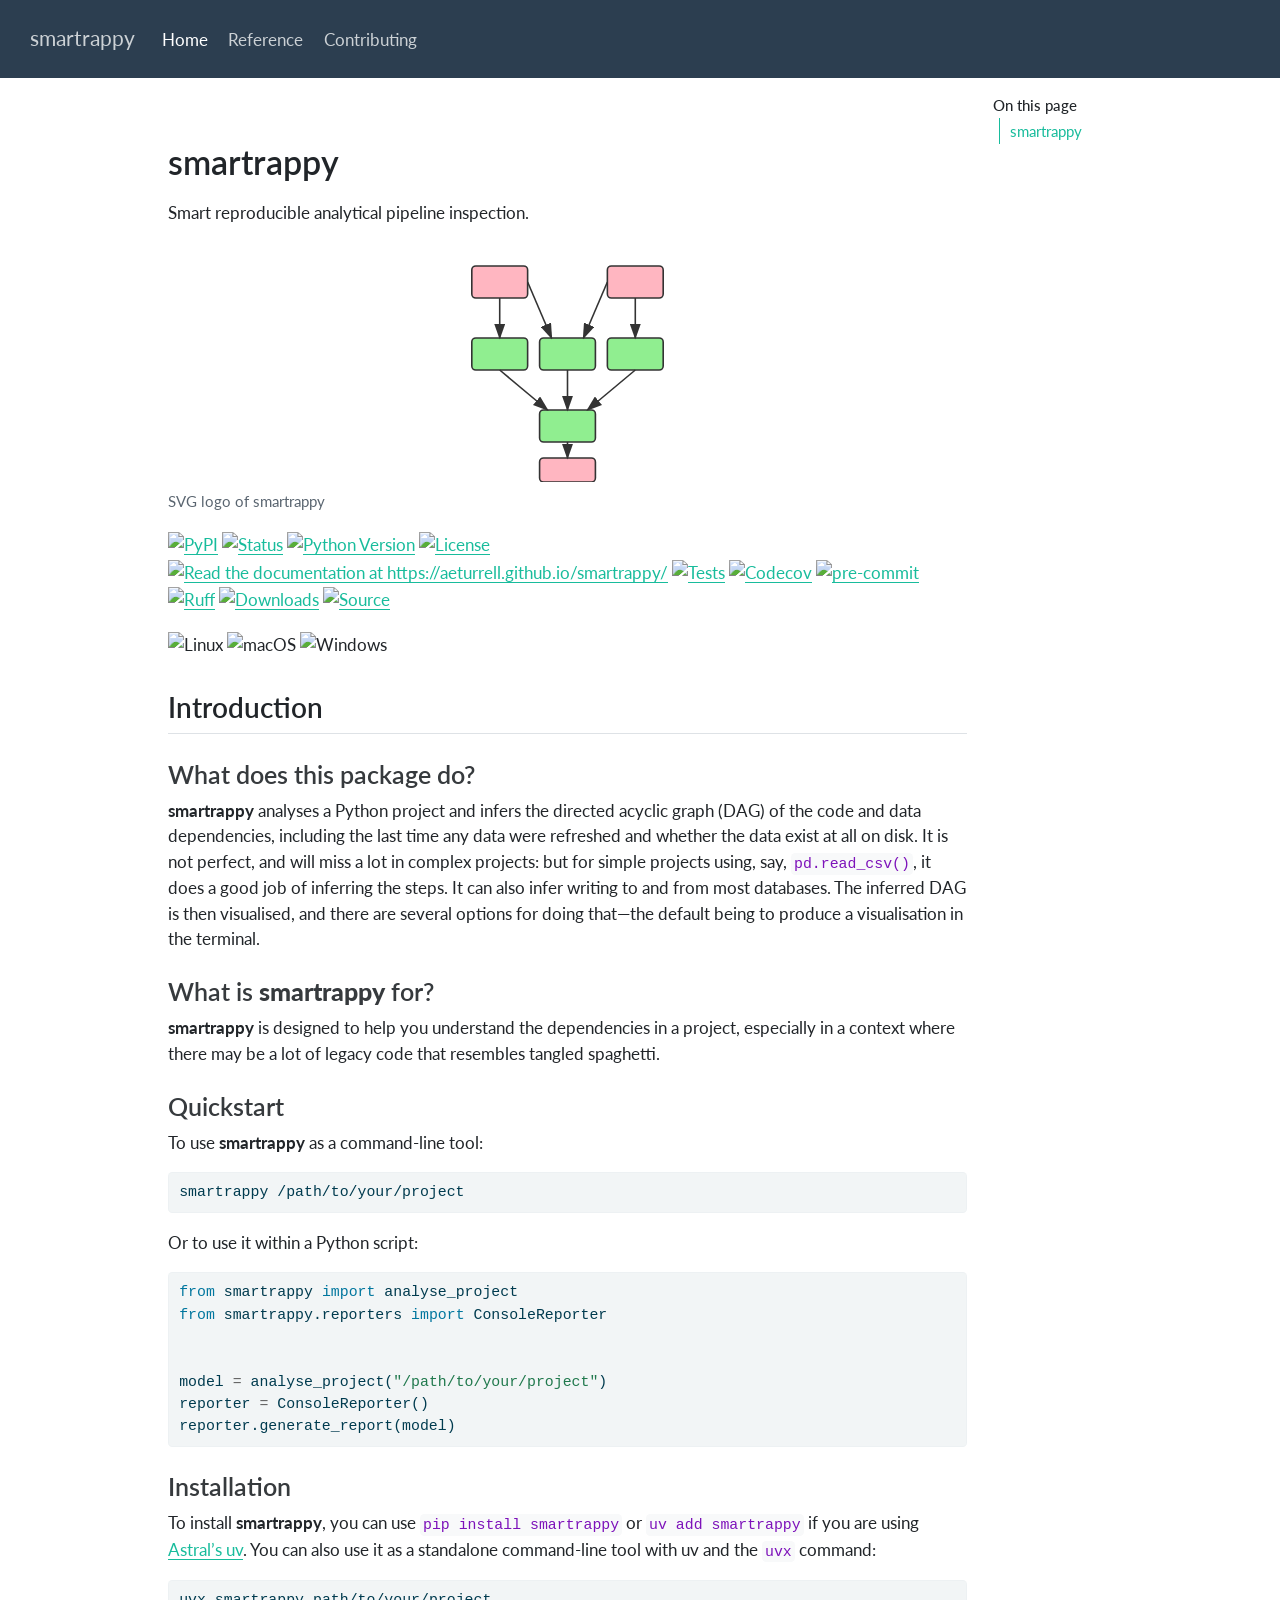
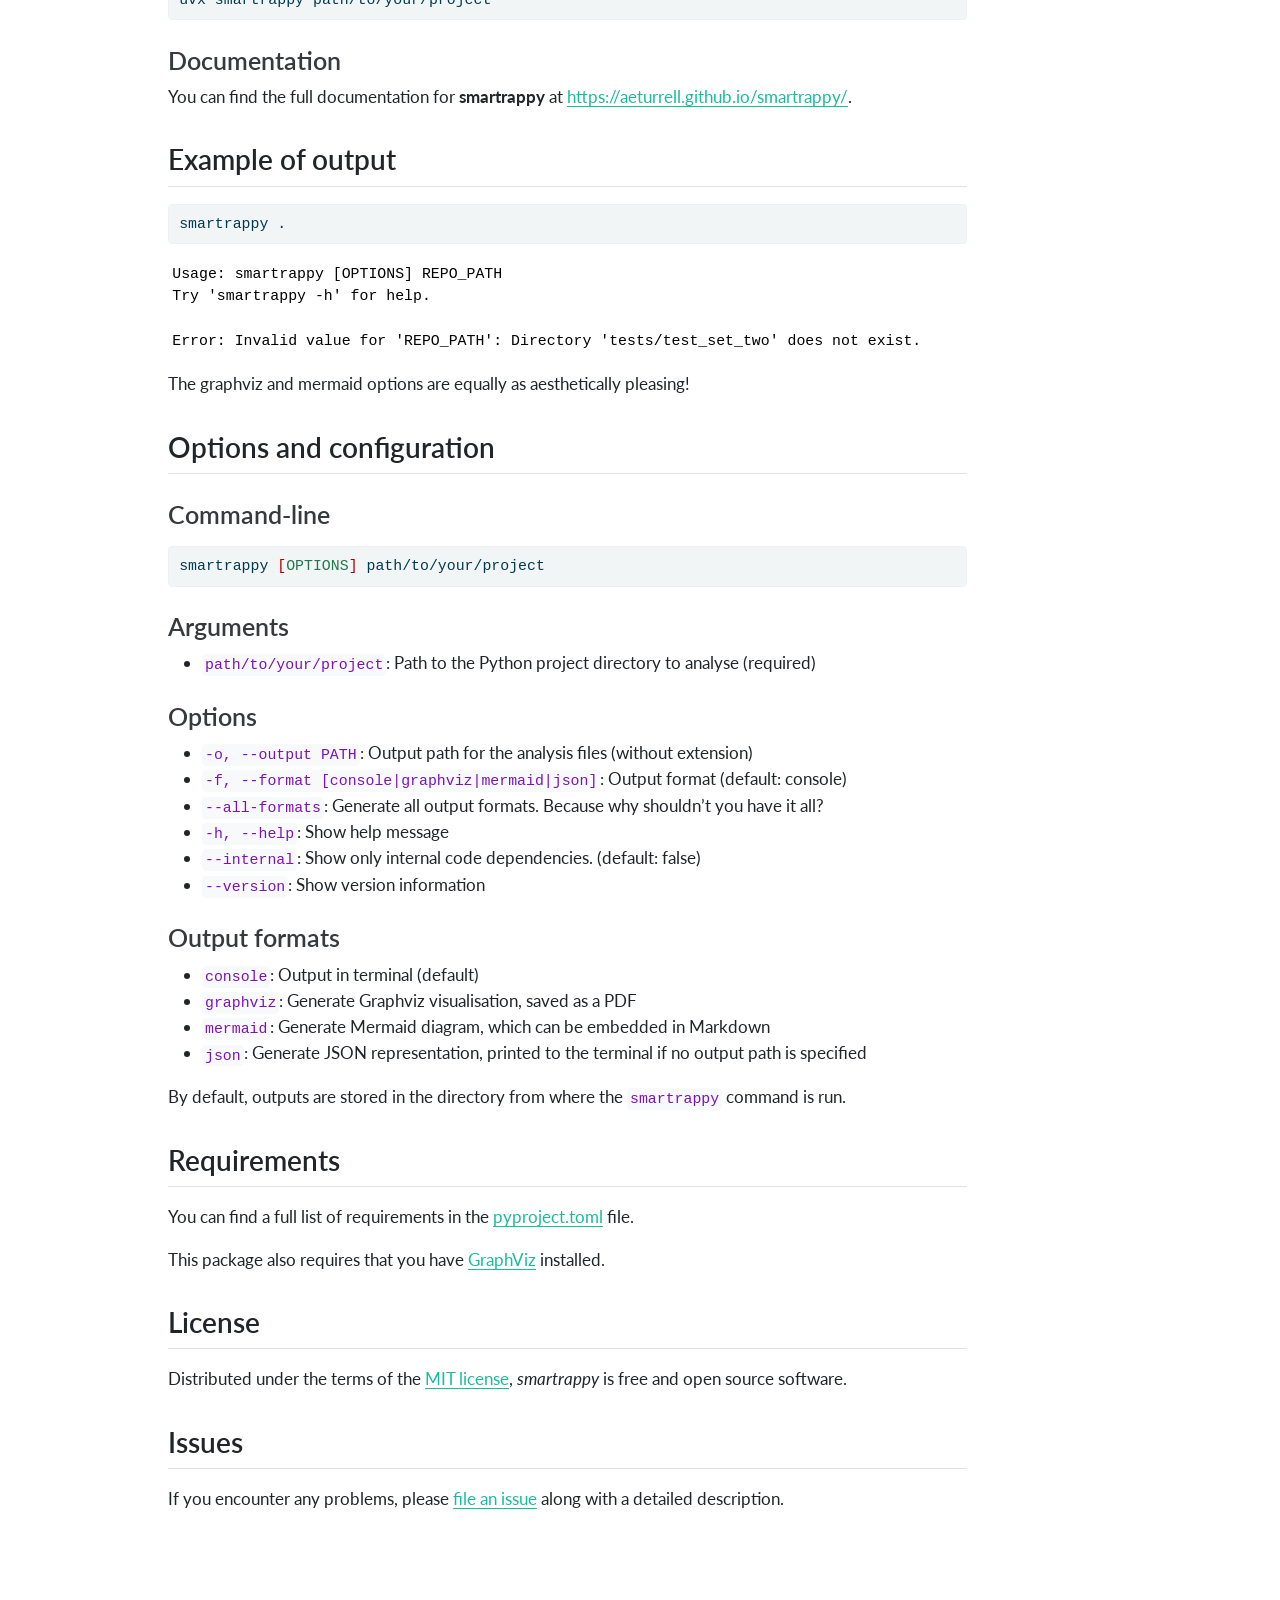
==== index.html @ aa0d48f3 "Built site for gh-pages" ====
<!DOCTYPE html>
<html xmlns="http://www.w3.org/1999/xhtml" lang="en" xml:lang="en"><head>

<meta charset="utf-8">
<meta name="generator" content="quarto-1.6.39">

<meta name="viewport" content="width=device-width, initial-scale=1.0, user-scalable=yes">


<title>smartrappy</title>
<style>
code{white-space: pre-wrap;}
span.smallcaps{font-variant: small-caps;}
div.columns{display: flex; gap: min(4vw, 1.5em);}
div.column{flex: auto; overflow-x: auto;}
div.hanging-indent{margin-left: 1.5em; text-indent: -1.5em;}
ul.task-list{list-style: none;}
ul.task-list li input[type="checkbox"] {
  width: 0.8em;
  margin: 0 0.8em 0.2em -1em; /* quarto-specific, see https://github.com/quarto-dev/quarto-cli/issues/4556 */ 
  vertical-align: middle;
}
/* CSS for syntax highlighting */
pre > code.sourceCode { white-space: pre; position: relative; }
pre > code.sourceCode > span { line-height: 1.25; }
pre > code.sourceCode > span:empty { height: 1.2em; }
.sourceCode { overflow: visible; }
code.sourceCode > span { color: inherit; text-decoration: inherit; }
div.sourceCode { margin: 1em 0; }
pre.sourceCode { margin: 0; }
@media screen {
div.sourceCode { overflow: auto; }
}
@media print {
pre > code.sourceCode { white-space: pre-wrap; }
pre > code.sourceCode > span { display: inline-block; text-indent: -5em; padding-left: 5em; }
}
pre.numberSource code
  { counter-reset: source-line 0; }
pre.numberSource code > span
  { position: relative; left: -4em; counter-increment: source-line; }
pre.numberSource code > span > a:first-child::before
  { content: counter(source-line);
    position: relative; left: -1em; text-align: right; vertical-align: baseline;
    border: none; display: inline-block;
    -webkit-touch-callout: none; -webkit-user-select: none;
    -khtml-user-select: none; -moz-user-select: none;
    -ms-user-select: none; user-select: none;
    padding: 0 4px; width: 4em;
  }
pre.numberSource { margin-left: 3em;  padding-left: 4px; }
div.sourceCode
  {   }
@media screen {
pre > code.sourceCode > span > a:first-child::before { text-decoration: underline; }
}
</style>


<script src="site_libs/quarto-nav/quarto-nav.js"></script>
<script src="site_libs/quarto-nav/headroom.min.js"></script>
<script src="site_libs/clipboard/clipboard.min.js"></script>
<script src="site_libs/quarto-search/autocomplete.umd.js"></script>
<script src="site_libs/quarto-search/fuse.min.js"></script>
<script src="site_libs/quarto-search/quarto-search.js"></script>
<meta name="quarto:offset" content="./">
<link href="./favicon.ico" rel="icon">
<script src="site_libs/quarto-html/quarto.js"></script>
<script src="site_libs/quarto-html/popper.min.js"></script>
<script src="site_libs/quarto-html/tippy.umd.min.js"></script>
<script src="site_libs/quarto-html/anchor.min.js"></script>
<link href="site_libs/quarto-html/tippy.css" rel="stylesheet">
<link href="site_libs/quarto-html/quarto-syntax-highlighting-e26003cea8cd680ca0c55a263523d882.css" rel="stylesheet" id="quarto-text-highlighting-styles">
<script src="site_libs/bootstrap/bootstrap.min.js"></script>
<link href="site_libs/bootstrap/bootstrap-icons.css" rel="stylesheet">
<link href="site_libs/bootstrap/bootstrap-d75320580429fd03ccc14abf5aea7e44.min.css" rel="stylesheet" append-hash="true" id="quarto-bootstrap" data-mode="light">
<script id="quarto-search-options" type="application/json">{
  "location": "navbar",
  "copy-button": false,
  "collapse-after": 3,
  "panel-placement": "end",
  "type": "overlay",
  "limit": 50,
  "keyboard-shortcut": [
    "f",
    "/",
    "s"
  ],
  "show-item-context": false,
  "language": {
    "search-no-results-text": "No results",
    "search-matching-documents-text": "matching documents",
    "search-copy-link-title": "Copy link to search",
    "search-hide-matches-text": "Hide additional matches",
    "search-more-match-text": "more match in this document",
    "search-more-matches-text": "more matches in this document",
    "search-clear-button-title": "Clear",
    "search-text-placeholder": "",
    "search-detached-cancel-button-title": "Cancel",
    "search-submit-button-title": "Submit",
    "search-label": "Search"
  }
}</script>


<link rel="stylesheet" href="styles.css">
<meta name="twitter:title" content="smartrappy">
<meta name="twitter:description" content="">
<meta name="twitter:image" content="logo.svg">
<meta name="twitter:card" content="summary_large_image">
</head>

<body class="nav-fixed">

<div id="quarto-search-results"></div>
  <header id="quarto-header" class="headroom fixed-top">
    <nav class="navbar navbar-expand-lg " data-bs-theme="dark">
      <div class="navbar-container container-fluid">
      <div class="navbar-brand-container mx-auto">
    <a class="navbar-brand" href="./index.html">
    <span class="navbar-title">smartrappy</span>
    </a>
  </div>
            <div id="quarto-search" class="" title="Search"></div>
          <button class="navbar-toggler" type="button" data-bs-toggle="collapse" data-bs-target="#navbarCollapse" aria-controls="navbarCollapse" role="menu" aria-expanded="false" aria-label="Toggle navigation" onclick="if (window.quartoToggleHeadroom) { window.quartoToggleHeadroom(); }">
  <span class="navbar-toggler-icon"></span>
</button>
          <div class="collapse navbar-collapse" id="navbarCollapse">
            <ul class="navbar-nav navbar-nav-scroll me-auto">
  <li class="nav-item">
    <a class="nav-link active" href="./index.html" aria-current="page"> 
<span class="menu-text">Home</span></a>
  </li>  
  <li class="nav-item">
    <a class="nav-link" href="./reference/index.html"> 
<span class="menu-text">Reference</span></a>
  </li>  
  <li class="nav-item">
    <a class="nav-link" href="./contributing.html"> 
<span class="menu-text">Contributing</span></a>
  </li>  
</ul>
          </div> <!-- /navcollapse -->
            <div class="quarto-navbar-tools">
</div>
      </div> <!-- /container-fluid -->
    </nav>
</header>
<!-- content -->
<div id="quarto-content" class="quarto-container page-columns page-rows-contents page-layout-article page-navbar">
<!-- sidebar -->
<!-- margin-sidebar -->
    <div id="quarto-margin-sidebar" class="sidebar margin-sidebar">
        <nav id="TOC" role="doc-toc" class="toc-active">
    <h2 id="toc-title">On this page</h2>
   
  <ul>
  <li><a href="#smartrappy" id="toc-smartrappy" class="nav-link active" data-scroll-target="#smartrappy">smartrappy</a>
  <ul class="collapse">
  <li><a href="#introduction" id="toc-introduction" class="nav-link" data-scroll-target="#introduction">Introduction</a>
  <ul class="collapse">
  <li><a href="#what-does-this-package-do" id="toc-what-does-this-package-do" class="nav-link" data-scroll-target="#what-does-this-package-do">What does this package do?</a></li>
  <li><a href="#what-is-smartrappy-for" id="toc-what-is-smartrappy-for" class="nav-link" data-scroll-target="#what-is-smartrappy-for">What is <strong>smartrappy</strong> for?</a></li>
  <li><a href="#quickstart" id="toc-quickstart" class="nav-link" data-scroll-target="#quickstart">Quickstart</a></li>
  <li><a href="#installation" id="toc-installation" class="nav-link" data-scroll-target="#installation">Installation</a></li>
  <li><a href="#documentation" id="toc-documentation" class="nav-link" data-scroll-target="#documentation">Documentation</a></li>
  </ul></li>
  <li><a href="#example-of-output" id="toc-example-of-output" class="nav-link" data-scroll-target="#example-of-output">Example of output</a></li>
  <li><a href="#options-and-configuration" id="toc-options-and-configuration" class="nav-link" data-scroll-target="#options-and-configuration">Options and configuration</a>
  <ul class="collapse">
  <li><a href="#command-line" id="toc-command-line" class="nav-link" data-scroll-target="#command-line">Command-line</a></li>
  <li><a href="#arguments" id="toc-arguments" class="nav-link" data-scroll-target="#arguments">Arguments</a></li>
  <li><a href="#options" id="toc-options" class="nav-link" data-scroll-target="#options">Options</a></li>
  <li><a href="#output-formats" id="toc-output-formats" class="nav-link" data-scroll-target="#output-formats">Output formats</a></li>
  </ul></li>
  <li><a href="#requirements" id="toc-requirements" class="nav-link" data-scroll-target="#requirements">Requirements</a></li>
  <li><a href="#license" id="toc-license" class="nav-link" data-scroll-target="#license">License</a></li>
  <li><a href="#issues" id="toc-issues" class="nav-link" data-scroll-target="#issues">Issues</a></li>
  </ul></li>
  </ul>
</nav>
    </div>
<!-- main -->
<main class="content" id="quarto-document-content"><header id="title-block-header" class="quarto-title-block"></header>




<section id="smartrappy" class="level1">
<h1>smartrappy</h1>
<p>Smart reproducible analytical pipeline inspection.</p>
<div class="quarto-figure quarto-figure-center">
<figure class="figure">
<p><img src="logo.svg" class="img-fluid figure-img" style="width:40.0%"></p>
<figcaption>SVG logo of smartrappy</figcaption>
</figure>
</div>
<p><a href="https://pypi.org/project/smartrappy/"><img src="https://img.shields.io/pypi/v/smartrappy.svg" class="img-fluid" alt="PyPI"></a> <a href="https://pypi.org/project/smartrappy/"><img src="https://img.shields.io/pypi/status/smartrappy.svg" class="img-fluid" alt="Status"></a> <a href="https://pypi.org/project/smartrappy"><img src="https://img.shields.io/pypi/pyversions/smartrappy.png" class="img-fluid" alt="Python Version"></a> <a href="https://opensource.org/licenses/MIT"><img src="https://img.shields.io/pypi/l/smartrappy.png" class="img-fluid" alt="License"></a> <a href="https://aeturrell.github.io/smartrappy/"><img src="https://img.shields.io/badge/docs-passing-brightgreen.png" class="img-fluid" alt="Read the documentation at https://aeturrell.github.io/smartrappy/"></a> <a href="https://github.com/aeturrell/smartrappy/actions?workflow=Tests"><img src="https://github.com/aeturrell/smartrappy/workflows/Tests/badge.svg" class="img-fluid" alt="Tests"></a> <a href="https://codecov.io/gh/aeturrell/smartrappy"><img src="https://codecov.io/gh/aeturrell/smartrappy/branch/main/graph/badge.svg" class="img-fluid" alt="Codecov"></a> <a href="https://github.com/pre-commit/pre-commit"><img src="https://img.shields.io/badge/pre--commit-enabled-brightgreen?logo=pre-commit&amp;logoColor=white.png" class="img-fluid" alt="pre-commit"></a> <a href="https://github.com/astral-sh/ruff"><img src="https://img.shields.io/endpoint?url=https://raw.githubusercontent.com/astral-sh/ruff/main/assets/badge/v2.json" class="img-fluid" alt="Ruff"></a> <a href="https://pepy.tech/project/smartrappy"><img src="https://static.pepy.tech/badge/smartrappy.png" class="img-fluid" alt="Downloads"></a> <a href="https://github.com/aeturrell/smartrappy"><img src="https://img.shields.io/badge/source%20code-github-lightgrey?style=for-the-badge.png" class="img-fluid" alt="Source"></a></p>
<p><img src="https://img.shields.io/badge/Linux-FCC624?style=for-the-badge&amp;logo=linux&amp;logoColor=black.png" class="img-fluid" alt="Linux"> <img src="https://img.shields.io/badge/mac%20os-000000?style=for-the-badge&amp;logo=macos&amp;logoColor=F0F0F0.png" class="img-fluid" alt="macOS"> <img src="https://img.shields.io/badge/Windows-0078D6?style=for-the-badge&amp;logo=windows&amp;logoColor=white.png" class="img-fluid" alt="Windows"></p>
<section id="introduction" class="level2">
<h2 class="anchored" data-anchor-id="introduction">Introduction</h2>
<section id="what-does-this-package-do" class="level3">
<h3 class="anchored" data-anchor-id="what-does-this-package-do">What does this package do?</h3>
<p><strong>smartrappy</strong> analyses a Python project and infers the directed acyclic graph (DAG) of the code and data dependencies, including the last time any data were refreshed and whether the data exist at all on disk. It is not perfect, and will miss a lot in complex projects: but for simple projects using, say, <code>pd.read_csv()</code>, it does a good job of inferring the steps. It can also infer writing to and from most databases. The inferred DAG is then visualised, and there are several options for doing that—the default being to produce a visualisation in the terminal.</p>
</section>
<section id="what-is-smartrappy-for" class="level3">
<h3 class="anchored" data-anchor-id="what-is-smartrappy-for">What is <strong>smartrappy</strong> for?</h3>
<p><strong>smartrappy</strong> is designed to help you understand the dependencies in a project, especially in a context where there may be a lot of legacy code that resembles tangled spaghetti.</p>
</section>
<section id="quickstart" class="level3">
<h3 class="anchored" data-anchor-id="quickstart">Quickstart</h3>
<p>To use <strong>smartrappy</strong> as a command-line tool:</p>
<div class="sourceCode" id="cb1"><pre class="sourceCode bash code-with-copy"><code class="sourceCode bash"><span id="cb1-1"><a href="#cb1-1" aria-hidden="true" tabindex="-1"></a><span class="ex">smartrappy</span> /path/to/your/project</span></code><button title="Copy to Clipboard" class="code-copy-button"><i class="bi"></i></button></pre></div>
<p>Or to use it within a Python script:</p>
<div class="sourceCode" id="cb2"><pre class="sourceCode python code-with-copy"><code class="sourceCode python"><span id="cb2-1"><a href="#cb2-1" aria-hidden="true" tabindex="-1"></a><span class="im">from</span> smartrappy <span class="im">import</span> analyse_project</span>
<span id="cb2-2"><a href="#cb2-2" aria-hidden="true" tabindex="-1"></a><span class="im">from</span> smartrappy.reporters <span class="im">import</span> ConsoleReporter</span>
<span id="cb2-3"><a href="#cb2-3" aria-hidden="true" tabindex="-1"></a></span>
<span id="cb2-4"><a href="#cb2-4" aria-hidden="true" tabindex="-1"></a></span>
<span id="cb2-5"><a href="#cb2-5" aria-hidden="true" tabindex="-1"></a>model <span class="op">=</span> analyse_project(<span class="st">"/path/to/your/project"</span>)</span>
<span id="cb2-6"><a href="#cb2-6" aria-hidden="true" tabindex="-1"></a>reporter <span class="op">=</span> ConsoleReporter()</span>
<span id="cb2-7"><a href="#cb2-7" aria-hidden="true" tabindex="-1"></a>reporter.generate_report(model)</span></code><button title="Copy to Clipboard" class="code-copy-button"><i class="bi"></i></button></pre></div>
</section>
<section id="installation" class="level3">
<h3 class="anchored" data-anchor-id="installation">Installation</h3>
<p>To install <strong>smartrappy</strong>, you can use <code>pip install smartrappy</code> or <code>uv add smartrappy</code> if you are using <a href="https://docs.astral.sh/uv/">Astral’s uv</a>. You can also use it as a standalone command-line tool with uv and the <code>uvx</code> command:</p>
<div class="sourceCode" id="cb3"><pre class="sourceCode bash code-with-copy"><code class="sourceCode bash"><span id="cb3-1"><a href="#cb3-1" aria-hidden="true" tabindex="-1"></a><span class="ex">uvx</span> smartrappy path/to/your/project</span></code><button title="Copy to Clipboard" class="code-copy-button"><i class="bi"></i></button></pre></div>
</section>
<section id="documentation" class="level3">
<h3 class="anchored" data-anchor-id="documentation">Documentation</h3>
<p>You can find the full documentation for <strong>smartrappy</strong> at <a href="https://aeturrell.github.io/smartrappy/">https://aeturrell.github.io/smartrappy/</a>.</p>
</section>
</section>
<section id="example-of-output" class="level2">
<h2 class="anchored" data-anchor-id="example-of-output">Example of output</h2>
<div class="sourceCode" id="cb4"><pre class="sourceCode bash code-with-copy"><code class="sourceCode bash"><span id="cb4-1"><a href="#cb4-1" aria-hidden="true" tabindex="-1"></a><span class="ex">smartrappy</span> .</span></code><button title="Copy to Clipboard" class="code-copy-button"><i class="bi"></i></button></pre></div>
<div id="cell-4" class="cell" data-execution_count="1">
<div class="cell-output cell-output-stdout">
<pre><code>Usage: smartrappy [OPTIONS] REPO_PATH
Try 'smartrappy -h' for help.

Error: Invalid value for 'REPO_PATH': Directory 'tests/test_set_two' does not exist.</code></pre>
</div>
</div>
<p>The graphviz and mermaid options are equally as aesthetically pleasing!</p>
</section>
<section id="options-and-configuration" class="level2">
<h2 class="anchored" data-anchor-id="options-and-configuration">Options and configuration</h2>
<section id="command-line" class="level3">
<h3 class="anchored" data-anchor-id="command-line">Command-line</h3>
<div class="sourceCode" id="cb6"><pre class="sourceCode bash code-with-copy"><code class="sourceCode bash"><span id="cb6-1"><a href="#cb6-1" aria-hidden="true" tabindex="-1"></a><span class="ex">smartrappy</span> <span class="pp">[</span><span class="ss">OPTIONS</span><span class="pp">]</span> path/to/your/project</span></code><button title="Copy to Clipboard" class="code-copy-button"><i class="bi"></i></button></pre></div>
</section>
<section id="arguments" class="level3">
<h3 class="anchored" data-anchor-id="arguments">Arguments</h3>
<ul>
<li><code>path/to/your/project</code>: Path to the Python project directory to analyse (required)</li>
</ul>
</section>
<section id="options" class="level3">
<h3 class="anchored" data-anchor-id="options">Options</h3>
<ul>
<li><code>-o, --output PATH</code>: Output path for the analysis files (without extension)</li>
<li><code>-f, --format [console|graphviz|mermaid|json]</code>: Output format (default: console)</li>
<li><code>--all-formats</code>: Generate all output formats. Because why shouldn’t you have it all?</li>
<li><code>-h, --help</code>: Show help message</li>
<li><code>--internal</code>: Show only internal code dependencies. (default: false)</li>
<li><code>--version</code>: Show version information</li>
</ul>
</section>
<section id="output-formats" class="level3">
<h3 class="anchored" data-anchor-id="output-formats">Output formats</h3>
<ul>
<li><code>console</code>: Output in terminal (default)</li>
<li><code>graphviz</code>: Generate Graphviz visualisation, saved as a PDF</li>
<li><code>mermaid</code>: Generate Mermaid diagram, which can be embedded in Markdown</li>
<li><code>json</code>: Generate JSON representation, printed to the terminal if no output path is specified</li>
</ul>
<p>By default, outputs are stored in the directory from where the <code>smartrappy</code> command is run.</p>
</section>
</section>
<section id="requirements" class="level2">
<h2 class="anchored" data-anchor-id="requirements">Requirements</h2>
<p>You can find a full list of requirements in the <a href="https://github.com/aeturrell/smartrappy/blob/main/pyproject.toml">pyproject.toml</a> file.</p>
<p>This package also requires that you have <a href="https://graphviz.org/">GraphViz</a> installed.</p>
</section>
<section id="license" class="level2">
<h2 class="anchored" data-anchor-id="license">License</h2>
<p>Distributed under the terms of the <a href="https://opensource.org/licenses/MIT">MIT license</a>, <em>smartrappy</em> is free and open source software.</p>
</section>
<section id="issues" class="level2">
<h2 class="anchored" data-anchor-id="issues">Issues</h2>
<p>If you encounter any problems, please <a href="https://github.com/aeturrell/smartrappy/issues">file an issue</a> along with a detailed description.</p>


</section>
</section>

</main> <!-- /main -->
<script id="quarto-html-after-body" type="application/javascript">
window.document.addEventListener("DOMContentLoaded", function (event) {
  const toggleBodyColorMode = (bsSheetEl) => {
    const mode = bsSheetEl.getAttribute("data-mode");
    const bodyEl = window.document.querySelector("body");
    if (mode === "dark") {
      bodyEl.classList.add("quarto-dark");
      bodyEl.classList.remove("quarto-light");
    } else {
      bodyEl.classList.add("quarto-light");
      bodyEl.classList.remove("quarto-dark");
    }
  }
  const toggleBodyColorPrimary = () => {
    const bsSheetEl = window.document.querySelector("link#quarto-bootstrap");
    if (bsSheetEl) {
      toggleBodyColorMode(bsSheetEl);
    }
  }
  toggleBodyColorPrimary();  
  const icon = "";
  const anchorJS = new window.AnchorJS();
  anchorJS.options = {
    placement: 'right',
    icon: icon
  };
  anchorJS.add('.anchored');
  const isCodeAnnotation = (el) => {
    for (const clz of el.classList) {
      if (clz.startsWith('code-annotation-')) {                     
        return true;
      }
    }
    return false;
  }
  const onCopySuccess = function(e) {
    // button target
    const button = e.trigger;
    // don't keep focus
    button.blur();
    // flash "checked"
    button.classList.add('code-copy-button-checked');
    var currentTitle = button.getAttribute("title");
    button.setAttribute("title", "Copied!");
    let tooltip;
    if (window.bootstrap) {
      button.setAttribute("data-bs-toggle", "tooltip");
      button.setAttribute("data-bs-placement", "left");
      button.setAttribute("data-bs-title", "Copied!");
      tooltip = new bootstrap.Tooltip(button, 
        { trigger: "manual", 
          customClass: "code-copy-button-tooltip",
          offset: [0, -8]});
      tooltip.show();    
    }
    setTimeout(function() {
      if (tooltip) {
        tooltip.hide();
        button.removeAttribute("data-bs-title");
        button.removeAttribute("data-bs-toggle");
        button.removeAttribute("data-bs-placement");
      }
      button.setAttribute("title", currentTitle);
      button.classList.remove('code-copy-button-checked');
    }, 1000);
    // clear code selection
    e.clearSelection();
  }
  const getTextToCopy = function(trigger) {
      const codeEl = trigger.previousElementSibling.cloneNode(true);
      for (const childEl of codeEl.children) {
        if (isCodeAnnotation(childEl)) {
          childEl.remove();
        }
      }
      return codeEl.innerText;
  }
  const clipboard = new window.ClipboardJS('.code-copy-button:not([data-in-quarto-modal])', {
    text: getTextToCopy
  });
  clipboard.on('success', onCopySuccess);
  if (window.document.getElementById('quarto-embedded-source-code-modal')) {
    const clipboardModal = new window.ClipboardJS('.code-copy-button[data-in-quarto-modal]', {
      text: getTextToCopy,
      container: window.document.getElementById('quarto-embedded-source-code-modal')
    });
    clipboardModal.on('success', onCopySuccess);
  }
    var localhostRegex = new RegExp(/^(?:http|https):\/\/localhost\:?[0-9]*\//);
    var mailtoRegex = new RegExp(/^mailto:/);
      var filterRegex = new RegExp('/' + window.location.host + '/');
    var isInternal = (href) => {
        return filterRegex.test(href) || localhostRegex.test(href) || mailtoRegex.test(href);
    }
    // Inspect non-navigation links and adorn them if external
 	var links = window.document.querySelectorAll('a[href]:not(.nav-link):not(.navbar-brand):not(.toc-action):not(.sidebar-link):not(.sidebar-item-toggle):not(.pagination-link):not(.no-external):not([aria-hidden]):not(.dropdown-item):not(.quarto-navigation-tool):not(.about-link)');
    for (var i=0; i<links.length; i++) {
      const link = links[i];
      if (!isInternal(link.href)) {
        // undo the damage that might have been done by quarto-nav.js in the case of
        // links that we want to consider external
        if (link.dataset.originalHref !== undefined) {
          link.href = link.dataset.originalHref;
        }
      }
    }
  function tippyHover(el, contentFn, onTriggerFn, onUntriggerFn) {
    const config = {
      allowHTML: true,
      maxWidth: 500,
      delay: 100,
      arrow: false,
      appendTo: function(el) {
          return el.parentElement;
      },
      interactive: true,
      interactiveBorder: 10,
      theme: 'quarto',
      placement: 'bottom-start',
    };
    if (contentFn) {
      config.content = contentFn;
    }
    if (onTriggerFn) {
      config.onTrigger = onTriggerFn;
    }
    if (onUntriggerFn) {
      config.onUntrigger = onUntriggerFn;
    }
    window.tippy(el, config); 
  }
  const noterefs = window.document.querySelectorAll('a[role="doc-noteref"]');
  for (var i=0; i<noterefs.length; i++) {
    const ref = noterefs[i];
    tippyHover(ref, function() {
      // use id or data attribute instead here
      let href = ref.getAttribute('data-footnote-href') || ref.getAttribute('href');
      try { href = new URL(href).hash; } catch {}
      const id = href.replace(/^#\/?/, "");
      const note = window.document.getElementById(id);
      if (note) {
        return note.innerHTML;
      } else {
        return "";
      }
    });
  }
  const xrefs = window.document.querySelectorAll('a.quarto-xref');
  const processXRef = (id, note) => {
    // Strip column container classes
    const stripColumnClz = (el) => {
      el.classList.remove("page-full", "page-columns");
      if (el.children) {
        for (const child of el.children) {
          stripColumnClz(child);
        }
      }
    }
    stripColumnClz(note)
    if (id === null || id.startsWith('sec-')) {
      // Special case sections, only their first couple elements
      const container = document.createElement("div");
      if (note.children && note.children.length > 2) {
        container.appendChild(note.children[0].cloneNode(true));
        for (let i = 1; i < note.children.length; i++) {
          const child = note.children[i];
          if (child.tagName === "P" && child.innerText === "") {
            continue;
          } else {
            container.appendChild(child.cloneNode(true));
            break;
          }
        }
        if (window.Quarto?.typesetMath) {
          window.Quarto.typesetMath(container);
        }
        return container.innerHTML
      } else {
        if (window.Quarto?.typesetMath) {
          window.Quarto.typesetMath(note);
        }
        return note.innerHTML;
      }
    } else {
      // Remove any anchor links if they are present
      const anchorLink = note.querySelector('a.anchorjs-link');
      if (anchorLink) {
        anchorLink.remove();
      }
      if (window.Quarto?.typesetMath) {
        window.Quarto.typesetMath(note);
      }
      if (note.classList.contains("callout")) {
        return note.outerHTML;
      } else {
        return note.innerHTML;
      }
    }
  }
  for (var i=0; i<xrefs.length; i++) {
    const xref = xrefs[i];
    tippyHover(xref, undefined, function(instance) {
      instance.disable();
      let url = xref.getAttribute('href');
      let hash = undefined; 
      if (url.startsWith('#')) {
        hash = url;
      } else {
        try { hash = new URL(url).hash; } catch {}
      }
      if (hash) {
        const id = hash.replace(/^#\/?/, "");
        const note = window.document.getElementById(id);
        if (note !== null) {
          try {
            const html = processXRef(id, note.cloneNode(true));
            instance.setContent(html);
          } finally {
            instance.enable();
            instance.show();
          }
        } else {
          // See if we can fetch this
          fetch(url.split('#')[0])
          .then(res => res.text())
          .then(html => {
            const parser = new DOMParser();
            const htmlDoc = parser.parseFromString(html, "text/html");
            const note = htmlDoc.getElementById(id);
            if (note !== null) {
              const html = processXRef(id, note);
              instance.setContent(html);
            } 
          }).finally(() => {
            instance.enable();
            instance.show();
          });
        }
      } else {
        // See if we can fetch a full url (with no hash to target)
        // This is a special case and we should probably do some content thinning / targeting
        fetch(url)
        .then(res => res.text())
        .then(html => {
          const parser = new DOMParser();
          const htmlDoc = parser.parseFromString(html, "text/html");
          const note = htmlDoc.querySelector('main.content');
          if (note !== null) {
            // This should only happen for chapter cross references
            // (since there is no id in the URL)
            // remove the first header
            if (note.children.length > 0 && note.children[0].tagName === "HEADER") {
              note.children[0].remove();
            }
            const html = processXRef(null, note);
            instance.setContent(html);
          } 
        }).finally(() => {
          instance.enable();
          instance.show();
        });
      }
    }, function(instance) {
    });
  }
      let selectedAnnoteEl;
      const selectorForAnnotation = ( cell, annotation) => {
        let cellAttr = 'data-code-cell="' + cell + '"';
        let lineAttr = 'data-code-annotation="' +  annotation + '"';
        const selector = 'span[' + cellAttr + '][' + lineAttr + ']';
        return selector;
      }
      const selectCodeLines = (annoteEl) => {
        const doc = window.document;
        const targetCell = annoteEl.getAttribute("data-target-cell");
        const targetAnnotation = annoteEl.getAttribute("data-target-annotation");
        const annoteSpan = window.document.querySelector(selectorForAnnotation(targetCell, targetAnnotation));
        const lines = annoteSpan.getAttribute("data-code-lines").split(",");
        const lineIds = lines.map((line) => {
          return targetCell + "-" + line;
        })
        let top = null;
        let height = null;
        let parent = null;
        if (lineIds.length > 0) {
            //compute the position of the single el (top and bottom and make a div)
            const el = window.document.getElementById(lineIds[0]);
            top = el.offsetTop;
            height = el.offsetHeight;
            parent = el.parentElement.parentElement;
          if (lineIds.length > 1) {
            const lastEl = window.document.getElementById(lineIds[lineIds.length - 1]);
            const bottom = lastEl.offsetTop + lastEl.offsetHeight;
            height = bottom - top;
          }
          if (top !== null && height !== null && parent !== null) {
            // cook up a div (if necessary) and position it 
            let div = window.document.getElementById("code-annotation-line-highlight");
            if (div === null) {
              div = window.document.createElement("div");
              div.setAttribute("id", "code-annotation-line-highlight");
              div.style.position = 'absolute';
              parent.appendChild(div);
            }
            div.style.top = top - 2 + "px";
            div.style.height = height + 4 + "px";
            div.style.left = 0;
            let gutterDiv = window.document.getElementById("code-annotation-line-highlight-gutter");
            if (gutterDiv === null) {
              gutterDiv = window.document.createElement("div");
              gutterDiv.setAttribute("id", "code-annotation-line-highlight-gutter");
              gutterDiv.style.position = 'absolute';
              const codeCell = window.document.getElementById(targetCell);
              const gutter = codeCell.querySelector('.code-annotation-gutter');
              gutter.appendChild(gutterDiv);
            }
            gutterDiv.style.top = top - 2 + "px";
            gutterDiv.style.height = height + 4 + "px";
          }
          selectedAnnoteEl = annoteEl;
        }
      };
      const unselectCodeLines = () => {
        const elementsIds = ["code-annotation-line-highlight", "code-annotation-line-highlight-gutter"];
        elementsIds.forEach((elId) => {
          const div = window.document.getElementById(elId);
          if (div) {
            div.remove();
          }
        });
        selectedAnnoteEl = undefined;
      };
        // Handle positioning of the toggle
    window.addEventListener(
      "resize",
      throttle(() => {
        elRect = undefined;
        if (selectedAnnoteEl) {
          selectCodeLines(selectedAnnoteEl);
        }
      }, 10)
    );
    function throttle(fn, ms) {
    let throttle = false;
    let timer;
      return (...args) => {
        if(!throttle) { // first call gets through
            fn.apply(this, args);
            throttle = true;
        } else { // all the others get throttled
            if(timer) clearTimeout(timer); // cancel #2
            timer = setTimeout(() => {
              fn.apply(this, args);
              timer = throttle = false;
            }, ms);
        }
      };
    }
      // Attach click handler to the DT
      const annoteDls = window.document.querySelectorAll('dt[data-target-cell]');
      for (const annoteDlNode of annoteDls) {
        annoteDlNode.addEventListener('click', (event) => {
          const clickedEl = event.target;
          if (clickedEl !== selectedAnnoteEl) {
            unselectCodeLines();
            const activeEl = window.document.querySelector('dt[data-target-cell].code-annotation-active');
            if (activeEl) {
              activeEl.classList.remove('code-annotation-active');
            }
            selectCodeLines(clickedEl);
            clickedEl.classList.add('code-annotation-active');
          } else {
            // Unselect the line
            unselectCodeLines();
            clickedEl.classList.remove('code-annotation-active');
          }
        });
      }
  const findCites = (el) => {
    const parentEl = el.parentElement;
    if (parentEl) {
      const cites = parentEl.dataset.cites;
      if (cites) {
        return {
          el,
          cites: cites.split(' ')
        };
      } else {
        return findCites(el.parentElement)
      }
    } else {
      return undefined;
    }
  };
  var bibliorefs = window.document.querySelectorAll('a[role="doc-biblioref"]');
  for (var i=0; i<bibliorefs.length; i++) {
    const ref = bibliorefs[i];
    const citeInfo = findCites(ref);
    if (citeInfo) {
      tippyHover(citeInfo.el, function() {
        var popup = window.document.createElement('div');
        citeInfo.cites.forEach(function(cite) {
          var citeDiv = window.document.createElement('div');
          citeDiv.classList.add('hanging-indent');
          citeDiv.classList.add('csl-entry');
          var biblioDiv = window.document.getElementById('ref-' + cite);
          if (biblioDiv) {
            citeDiv.innerHTML = biblioDiv.innerHTML;
          }
          popup.appendChild(citeDiv);
        });
        return popup.innerHTML;
      });
    }
  }
});
</script>
</div> <!-- /content -->




</body></html>
---- site_libs/quarto-html/tippy.css ----
.tippy-box[data-animation=fade][data-state=hidden]{opacity:0}[data-tippy-root]{max-width:calc(100vw - 10px)}.tippy-box{position:relative;background-color:#333;color:#fff;border-radius:4px;font-size:14px;line-height:1.4;white-space:normal;outline:0;transition-property:transform,visibility,opacity}.tippy-box[data-placement^=top]>.tippy-arrow{bottom:0}.tippy-box[data-placement^=top]>.tippy-arrow:before{bottom:-7px;left:0;border-width:8px 8px 0;border-top-color:initial;transform-origin:center top}.tippy-box[data-placement^=bottom]>.tippy-arrow{top:0}.tippy-box[data-placement^=bottom]>.tippy-arrow:before{top:-7px;left:0;border-width:0 8px 8px;border-bottom-color:initial;transform-origin:center bottom}.tippy-box[data-placement^=left]>.tippy-arrow{right:0}.tippy-box[data-placement^=left]>.tippy-arrow:before{border-width:8px 0 8px 8px;border-left-color:initial;right:-7px;transform-origin:center left}.tippy-box[data-placement^=right]>.tippy-arrow{left:0}.tippy-box[data-placement^=right]>.tippy-arrow:before{left:-7px;border-width:8px 8px 8px 0;border-right-color:initial;transform-origin:center right}.tippy-box[data-inertia][data-state=visible]{transition-timing-function:cubic-bezier(.54,1.5,.38,1.11)}.tippy-arrow{width:16px;height:16px;color:#333}.tippy-arrow:before{content:"";position:absolute;border-color:transparent;border-style:solid}.tippy-content{position:relative;padding:5px 9px;z-index:1}
---- site_libs/quarto-html/quarto-syntax-highlighting-e26003cea8cd680ca0c55a263523d882.css ----
/* quarto syntax highlight colors */
:root {
  --quarto-hl-ot-color: #003B4F;
  --quarto-hl-at-color: #657422;
  --quarto-hl-ss-color: #20794D;
  --quarto-hl-an-color: #5E5E5E;
  --quarto-hl-fu-color: #4758AB;
  --quarto-hl-st-color: #20794D;
  --quarto-hl-cf-color: #003B4F;
  --quarto-hl-op-color: #5E5E5E;
  --quarto-hl-er-color: #AD0000;
  --quarto-hl-bn-color: #AD0000;
  --quarto-hl-al-color: #AD0000;
  --quarto-hl-va-color: #111111;
  --quarto-hl-bu-color: inherit;
  --quarto-hl-ex-color: inherit;
  --quarto-hl-pp-color: #AD0000;
  --quarto-hl-in-color: #5E5E5E;
  --quarto-hl-vs-color: #20794D;
  --quarto-hl-wa-color: #5E5E5E;
  --quarto-hl-do-color: #5E5E5E;
  --quarto-hl-im-color: #00769E;
  --quarto-hl-ch-color: #20794D;
  --quarto-hl-dt-color: #AD0000;
  --quarto-hl-fl-color: #AD0000;
  --quarto-hl-co-color: #5E5E5E;
  --quarto-hl-cv-color: #5E5E5E;
  --quarto-hl-cn-color: #8f5902;
  --quarto-hl-sc-color: #5E5E5E;
  --quarto-hl-dv-color: #AD0000;
  --quarto-hl-kw-color: #003B4F;
}

/* other quarto variables */
:root {
  --quarto-font-monospace: SFMono-Regular, Menlo, Monaco, Consolas, "Liberation Mono", "Courier New", monospace;
}

pre > code.sourceCode > span {
  color: #003B4F;
}

code span {
  color: #003B4F;
}

code.sourceCode > span {
  color: #003B4F;
}

div.sourceCode,
div.sourceCode pre.sourceCode {
  color: #003B4F;
}

code span.ot {
  color: #003B4F;
  font-style: inherit;
}

code span.at {
  color: #657422;
  font-style: inherit;
}

code span.ss {
  color: #20794D;
  font-style: inherit;
}

code span.an {
  color: #5E5E5E;
  font-style: inherit;
}

code span.fu {
  color: #4758AB;
  font-style: inherit;
}

code span.st {
  color: #20794D;
  font-style: inherit;
}

code span.cf {
  color: #003B4F;
  font-weight: bold;
  font-style: inherit;
}

code span.op {
  color: #5E5E5E;
  font-style: inherit;
}

code span.er {
  color: #AD0000;
  font-style: inherit;
}

code span.bn {
  color: #AD0000;
  font-style: inherit;
}

code span.al {
  color: #AD0000;
  font-style: inherit;
}

code span.va {
  color: #111111;
  font-style: inherit;
}

code span.bu {
  font-style: inherit;
}

code span.ex {
  font-style: inherit;
}

code span.pp {
  color: #AD0000;
  font-style: inherit;
}

code span.in {
  color: #5E5E5E;
  font-style: inherit;
}

code span.vs {
  color: #20794D;
  font-style: inherit;
}

code span.wa {
  color: #5E5E5E;
  font-style: italic;
}

code span.do {
  color: #5E5E5E;
  font-style: italic;
}

code span.im {
  color: #00769E;
  font-style: inherit;
}

code span.ch {
  color: #20794D;
  font-style: inherit;
}

code span.dt {
  color: #AD0000;
  font-style: inherit;
}

code span.fl {
  color: #AD0000;
  font-style: inherit;
}

code span.co {
  color: #5E5E5E;
  font-style: inherit;
}

code span.cv {
  color: #5E5E5E;
  font-style: italic;
}

code span.cn {
  color: #8f5902;
  font-style: inherit;
}

code span.sc {
  color: #5E5E5E;
  font-style: inherit;
}

code span.dv {
  color: #AD0000;
  font-style: inherit;
}

code span.kw {
  color: #003B4F;
  font-weight: bold;
  font-style: inherit;
}

.prevent-inlining {
  content: "</";
}

/*# sourceMappingURL=e90e9ab646ea9b1aaa61e089606e0f97.css.map */
---- styles.css ----
/* css styles */
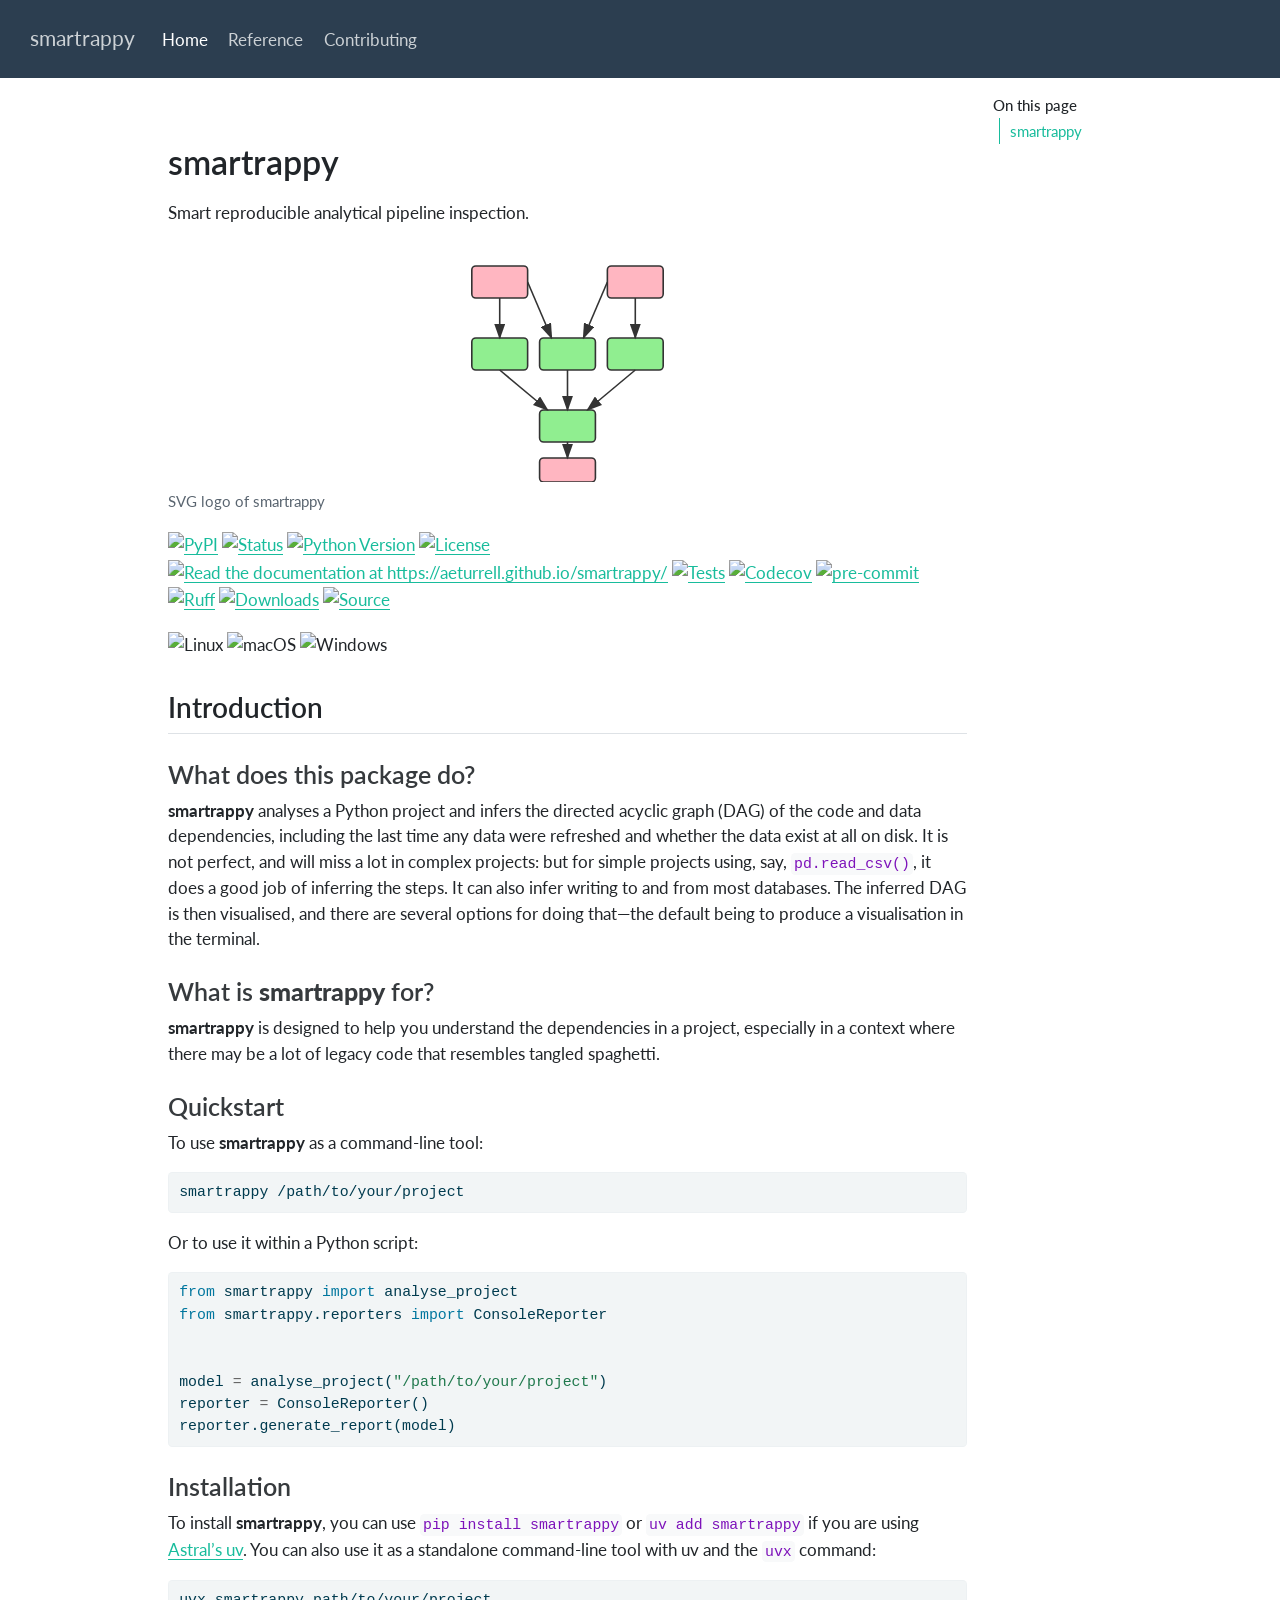
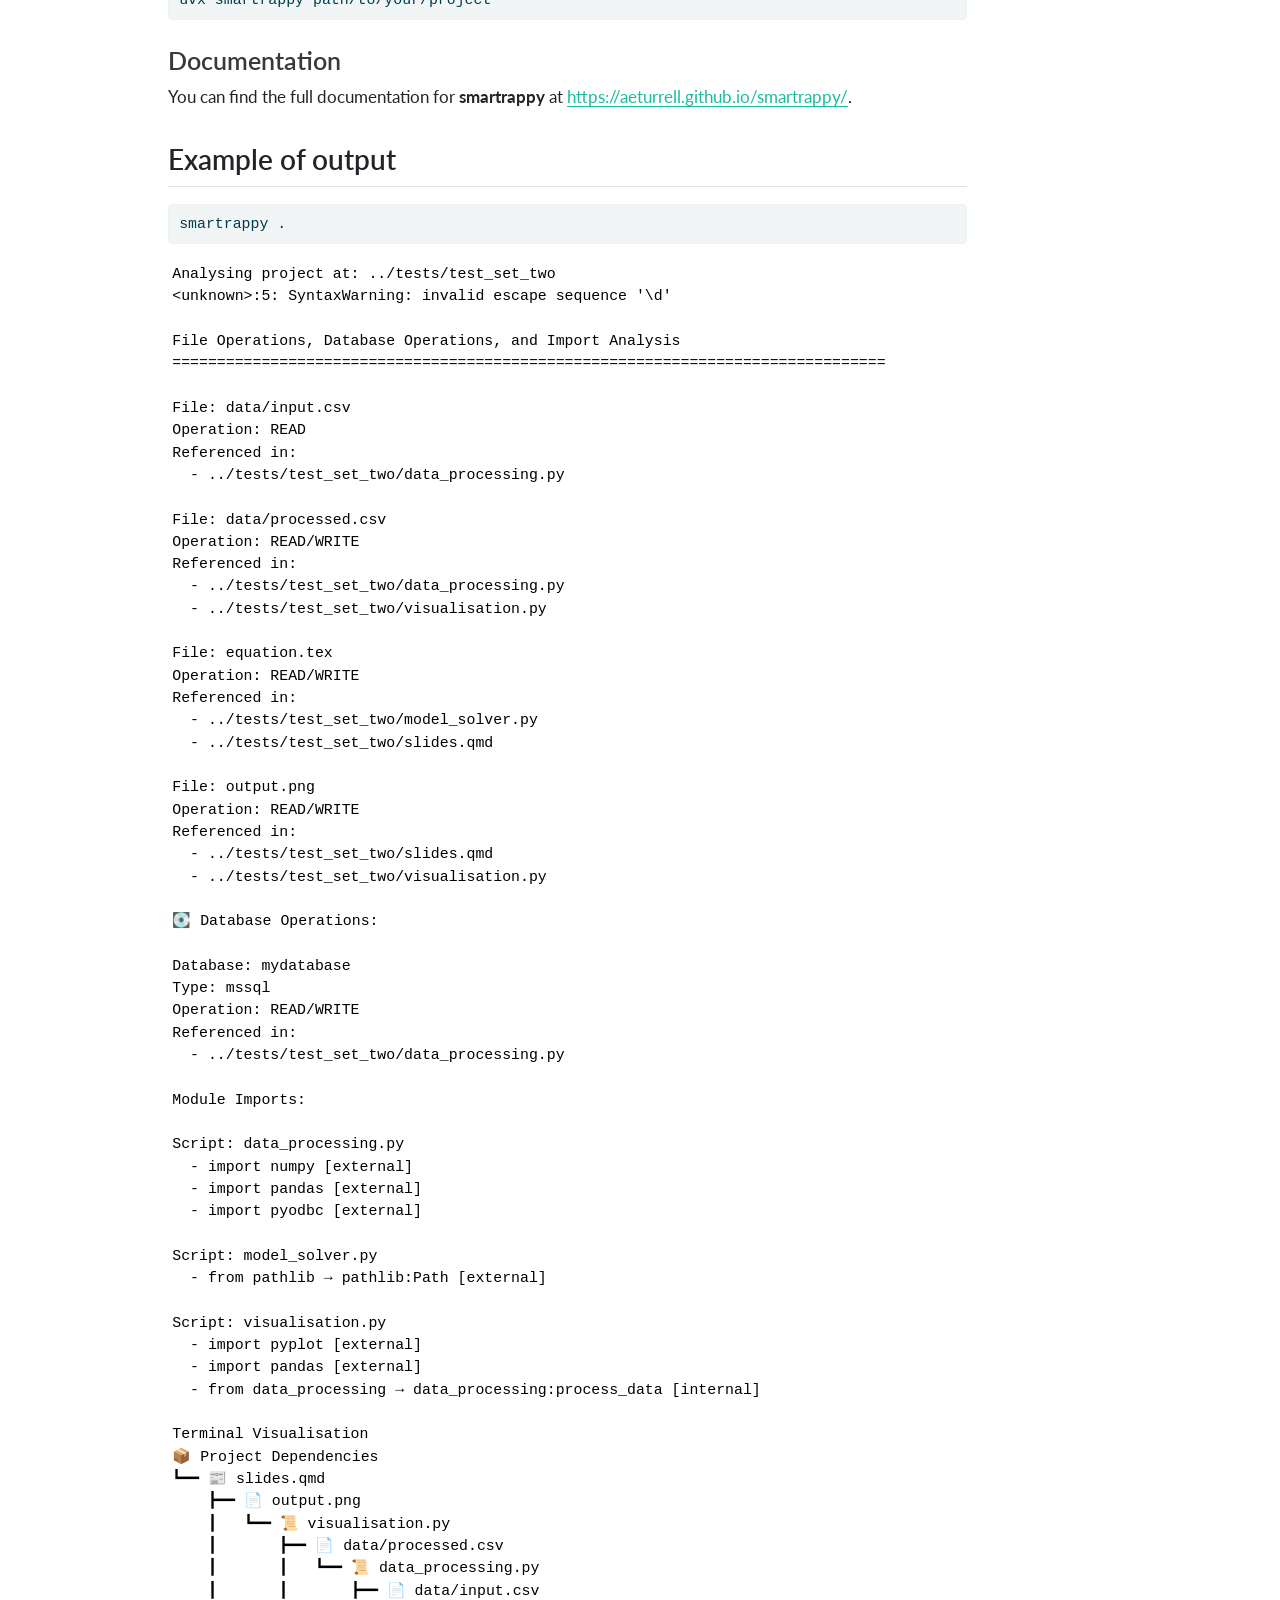
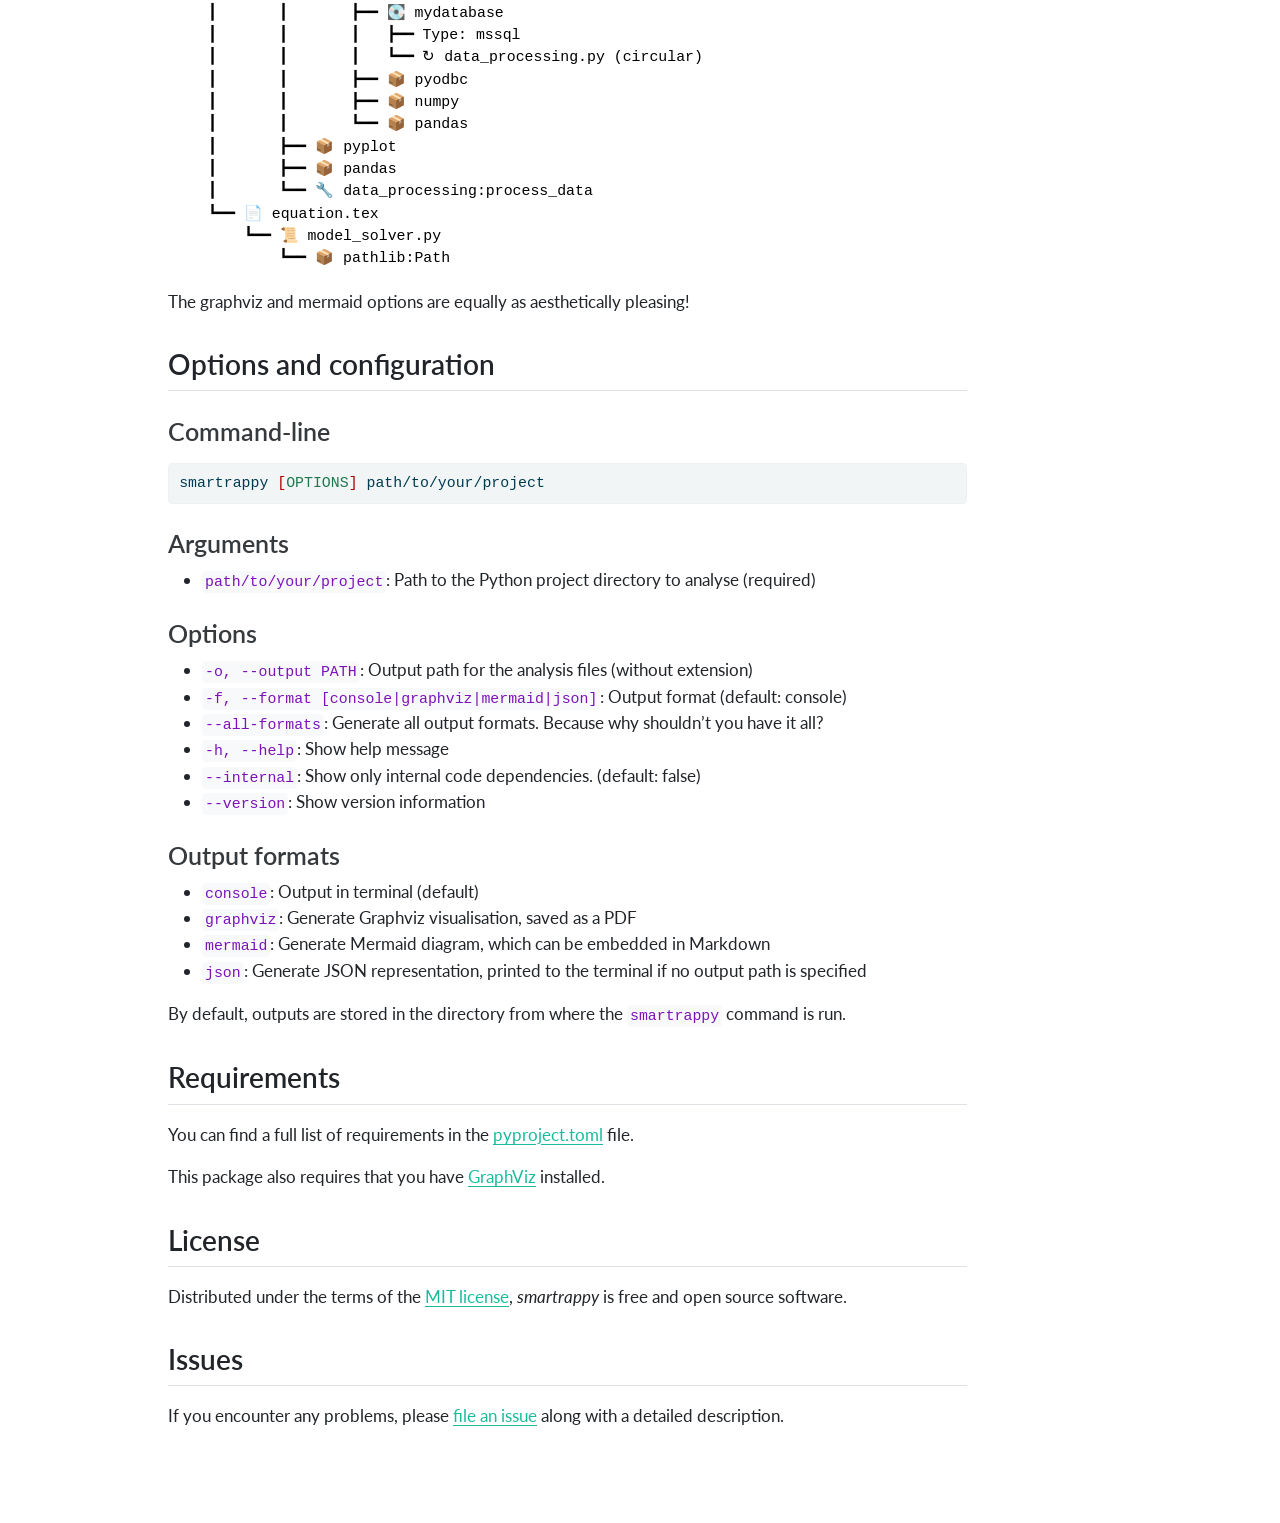
==== commit b76fa924: "Built site for gh-pages" ====
--- a/index.html
+++ b/index.html
@@ -73,7 +73,7 @@
 <link href="site_libs/quarto-html/quarto-syntax-highlighting-e26003cea8cd680ca0c55a263523d882.css" rel="stylesheet" id="quarto-text-highlighting-styles">
 <script src="site_libs/bootstrap/bootstrap.min.js"></script>
 <link href="site_libs/bootstrap/bootstrap-icons.css" rel="stylesheet">
-<link href="site_libs/bootstrap/bootstrap-d75320580429fd03ccc14abf5aea7e44.min.css" rel="stylesheet" append-hash="true" id="quarto-bootstrap" data-mode="light">
+<link href="site_libs/bootstrap/bootstrap-d1b12f2568ecbe55642fee6aa00bd082.min.css" rel="stylesheet" append-hash="true" id="quarto-bootstrap" data-mode="light">
 <script id="quarto-search-options" type="application/json">{
   "location": "navbar",
   "copy-button": false,
@@ -235,10 +235,78 @@
 <div class="sourceCode" id="cb4"><pre class="sourceCode bash code-with-copy"><code class="sourceCode bash"><span id="cb4-1"><a href="#cb4-1" aria-hidden="true" tabindex="-1"></a><span class="ex">smartrappy</span> .</span></code><button title="Copy to Clipboard" class="code-copy-button"><i class="bi"></i></button></pre></div>
 <div id="cell-4" class="cell" data-execution_count="1">
 <div class="cell-output cell-output-stdout">
-<pre><code>Usage: smartrappy [OPTIONS] REPO_PATH
-Try 'smartrappy -h' for help.
-
-Error: Invalid value for 'REPO_PATH': Directory 'tests/test_set_two' does not exist.</code></pre>
+<pre><code>Analysing project at: ../tests/test_set_two
+&lt;unknown&gt;:5: SyntaxWarning: invalid escape sequence '\d'
+
+File Operations, Database Operations, and Import Analysis
+================================================================================
+
+File: data/input.csv
+Operation: READ
+Referenced in:
+  - ../tests/test_set_two/data_processing.py
+
+File: data/processed.csv
+Operation: READ/WRITE
+Referenced in:
+  - ../tests/test_set_two/data_processing.py
+  - ../tests/test_set_two/visualisation.py
+
+File: equation.tex
+Operation: READ/WRITE
+Referenced in:
+  - ../tests/test_set_two/model_solver.py
+  - ../tests/test_set_two/slides.qmd
+
+File: output.png
+Operation: READ/WRITE
+Referenced in:
+  - ../tests/test_set_two/slides.qmd
+  - ../tests/test_set_two/visualisation.py
+
+💽 Database Operations:
+
+Database: mydatabase
+Type: mssql
+Operation: READ/WRITE
+Referenced in:
+  - ../tests/test_set_two/data_processing.py
+
+Module Imports:
+
+Script: data_processing.py
+  - import numpy [external]
+  - import pandas [external]
+  - import pyodbc [external]
+
+Script: model_solver.py
+  - from pathlib → pathlib:Path [external]
+
+Script: visualisation.py
+  - import pyplot [external]
+  - import pandas [external]
+  - from data_processing → data_processing:process_data [internal]
+
+Terminal Visualisation
+📦 Project Dependencies
+┗━━ 📰 slides.qmd
+    ┣━━ 📄 output.png
+    ┃   ┗━━ 📜 visualisation.py
+    ┃       ┣━━ 📄 data/processed.csv
+    ┃       ┃   ┗━━ 📜 data_processing.py
+    ┃       ┃       ┣━━ 📄 data/input.csv
+    ┃       ┃       ┣━━ 💽 mydatabase
+    ┃       ┃       ┃   ┣━━ Type: mssql
+    ┃       ┃       ┃   ┗━━ ↻ data_processing.py (circular)
+    ┃       ┃       ┣━━ 📦 pyodbc
+    ┃       ┃       ┣━━ 📦 numpy
+    ┃       ┃       ┗━━ 📦 pandas
+    ┃       ┣━━ 📦 pyplot
+    ┃       ┣━━ 📦 pandas
+    ┃       ┗━━ 🔧 data_processing:process_data
+    ┗━━ 📄 equation.tex
+        ┗━━ 📜 model_solver.py
+            ┗━━ 📦 pathlib:Path</code></pre>
 </div>
 </div>
 <p>The graphviz and mermaid options are equally as aesthetically pleasing!</p>
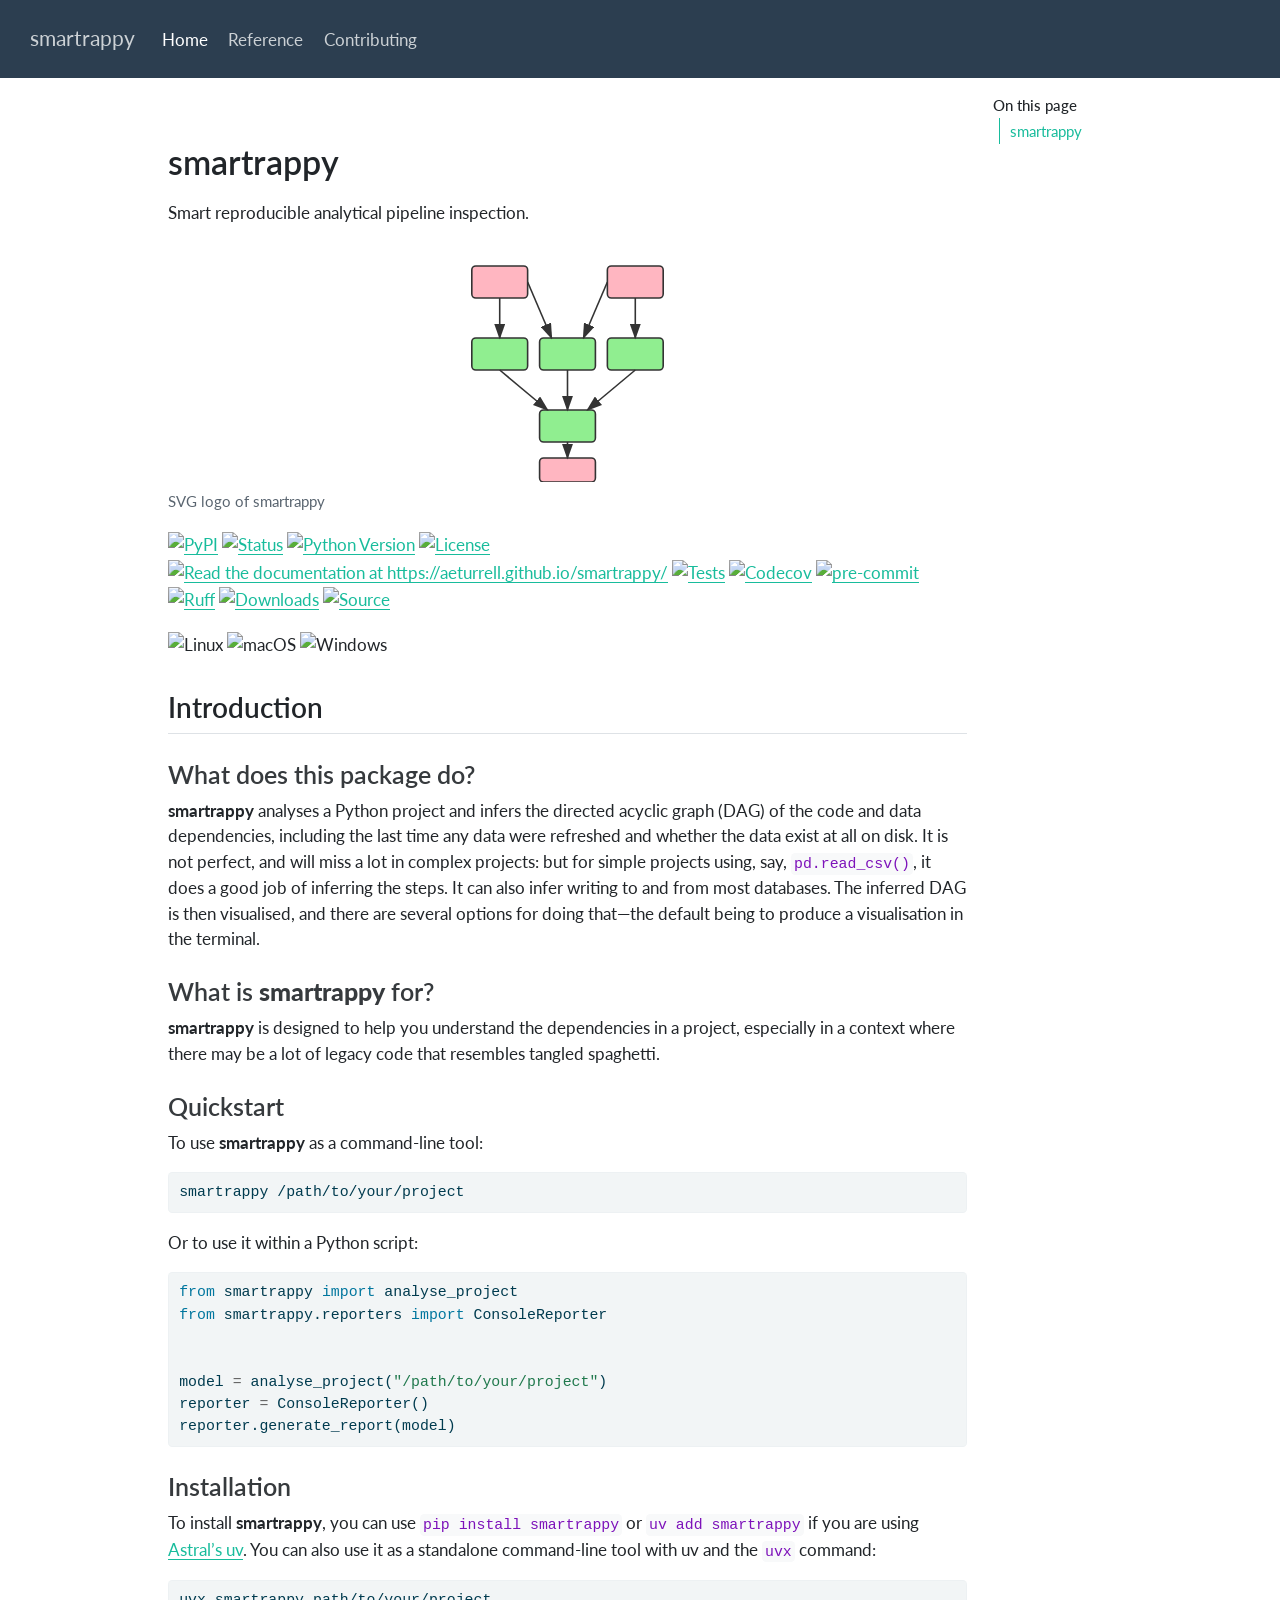
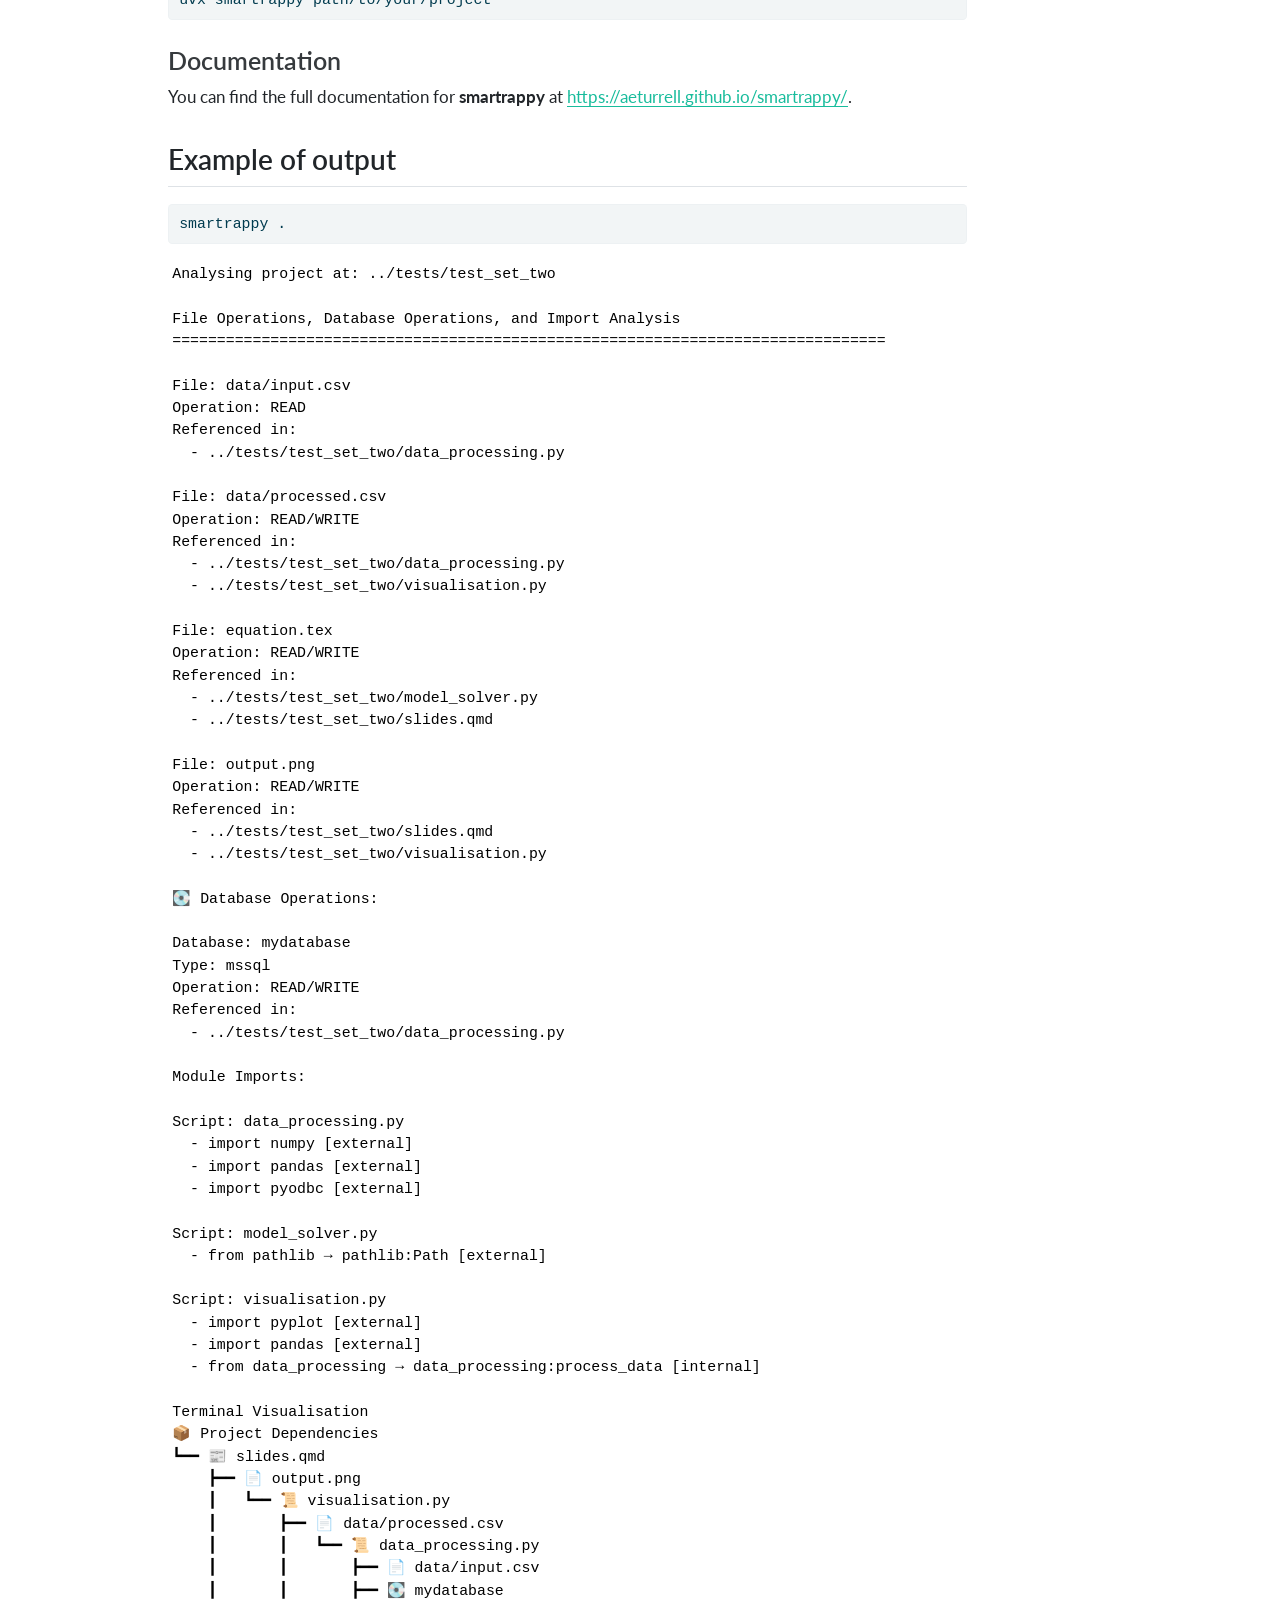
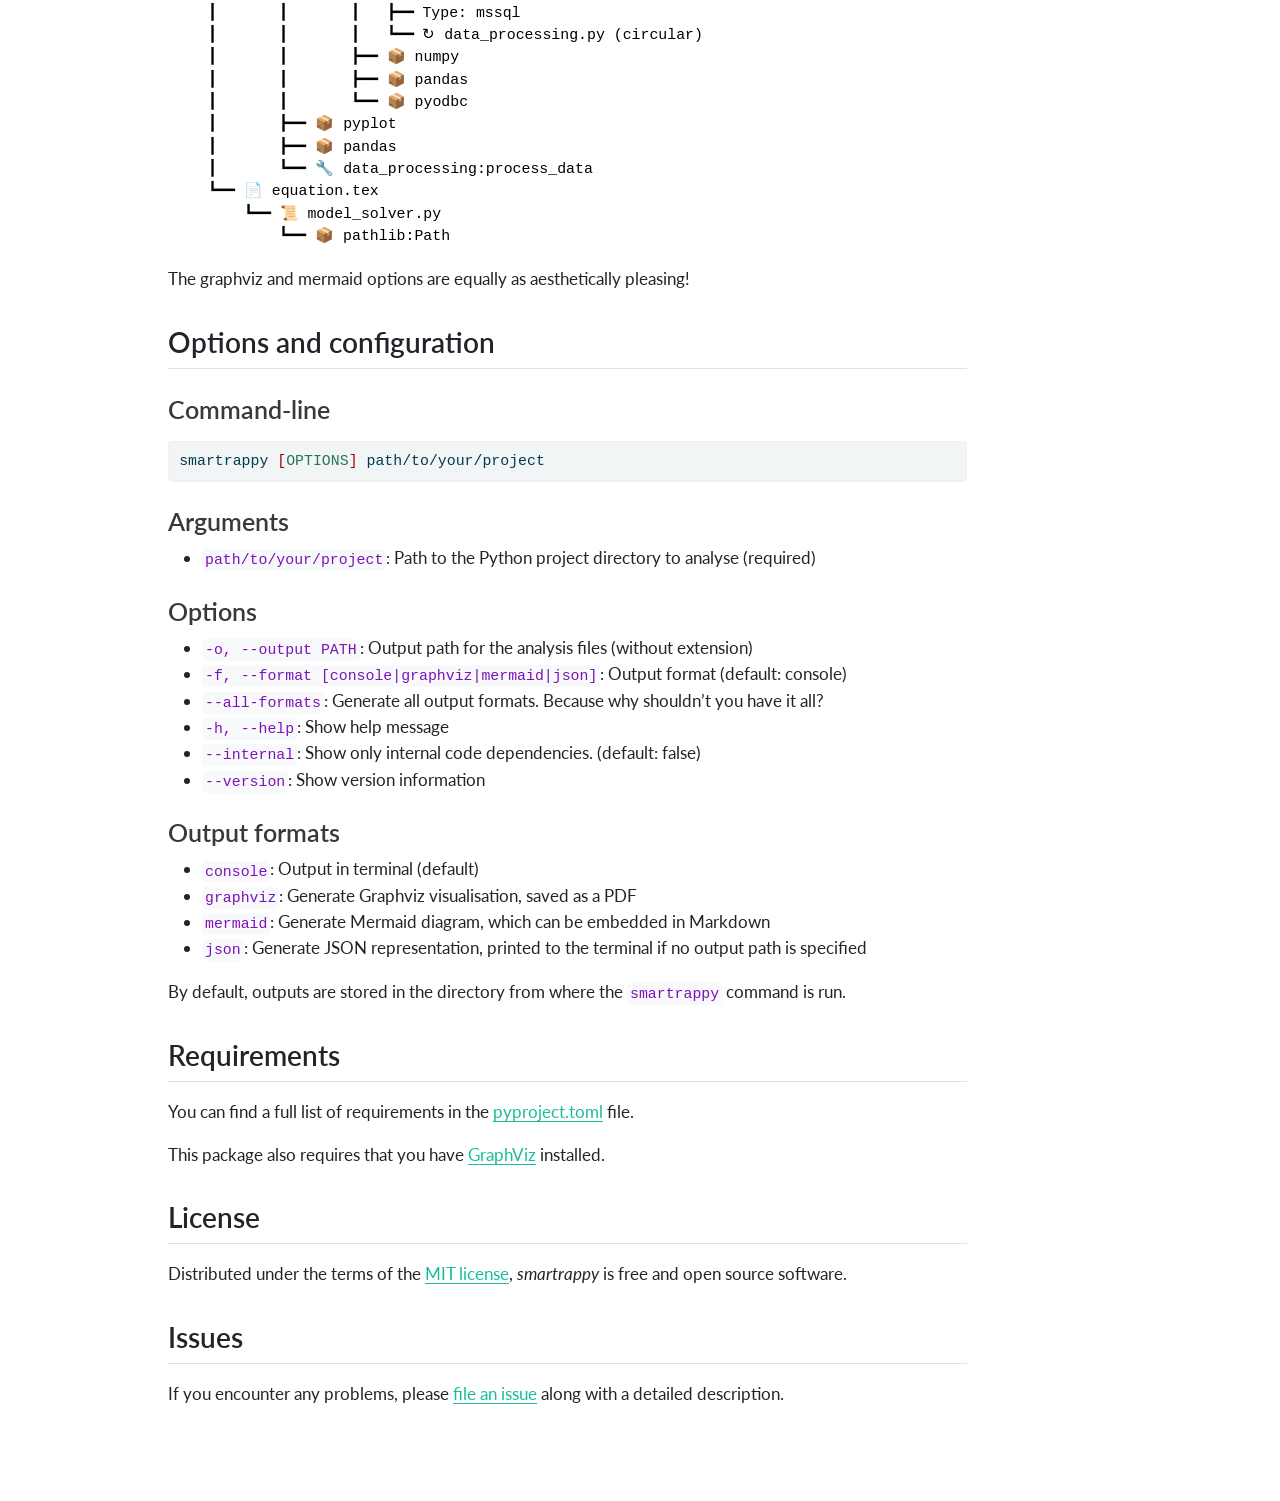
==== commit 871704ec: "Built site for gh-pages" ====
--- a/index.html
+++ b/index.html
@@ -64,7 +64,7 @@
 <script src="site_libs/quarto-search/fuse.min.js"></script>
 <script src="site_libs/quarto-search/quarto-search.js"></script>
 <meta name="quarto:offset" content="./">
-<link href="./favicon.ico" rel="icon">
+<link href="./favicon.png" rel="icon" type="image/png">
 <script src="site_libs/quarto-html/quarto.js"></script>
 <script src="site_libs/quarto-html/popper.min.js"></script>
 <script src="site_libs/quarto-html/tippy.umd.min.js"></script>
@@ -73,7 +73,7 @@
 <link href="site_libs/quarto-html/quarto-syntax-highlighting-e26003cea8cd680ca0c55a263523d882.css" rel="stylesheet" id="quarto-text-highlighting-styles">
 <script src="site_libs/bootstrap/bootstrap.min.js"></script>
 <link href="site_libs/bootstrap/bootstrap-icons.css" rel="stylesheet">
-<link href="site_libs/bootstrap/bootstrap-d1b12f2568ecbe55642fee6aa00bd082.min.css" rel="stylesheet" append-hash="true" id="quarto-bootstrap" data-mode="light">
+<link href="site_libs/bootstrap/bootstrap-d75320580429fd03ccc14abf5aea7e44.min.css" rel="stylesheet" append-hash="true" id="quarto-bootstrap" data-mode="light">
 <script id="quarto-search-options" type="application/json">{
   "location": "navbar",
   "copy-button": false,
@@ -236,7 +236,6 @@
 <div id="cell-4" class="cell" data-execution_count="1">
 <div class="cell-output cell-output-stdout">
 <pre><code>Analysing project at: ../tests/test_set_two
-&lt;unknown&gt;:5: SyntaxWarning: invalid escape sequence '\d'
 
 File Operations, Database Operations, and Import Analysis
 ================================================================================
@@ -298,9 +297,9 @@
     ┃       ┃       ┣━━ 💽 mydatabase
     ┃       ┃       ┃   ┣━━ Type: mssql
     ┃       ┃       ┃   ┗━━ ↻ data_processing.py (circular)
-    ┃       ┃       ┣━━ 📦 pyodbc
     ┃       ┃       ┣━━ 📦 numpy
-    ┃       ┃       ┗━━ 📦 pandas
+    ┃       ┃       ┣━━ 📦 pandas
+    ┃       ┃       ┗━━ 📦 pyodbc
     ┃       ┣━━ 📦 pyplot
     ┃       ┣━━ 📦 pandas
     ┃       ┗━━ 🔧 data_processing:process_data
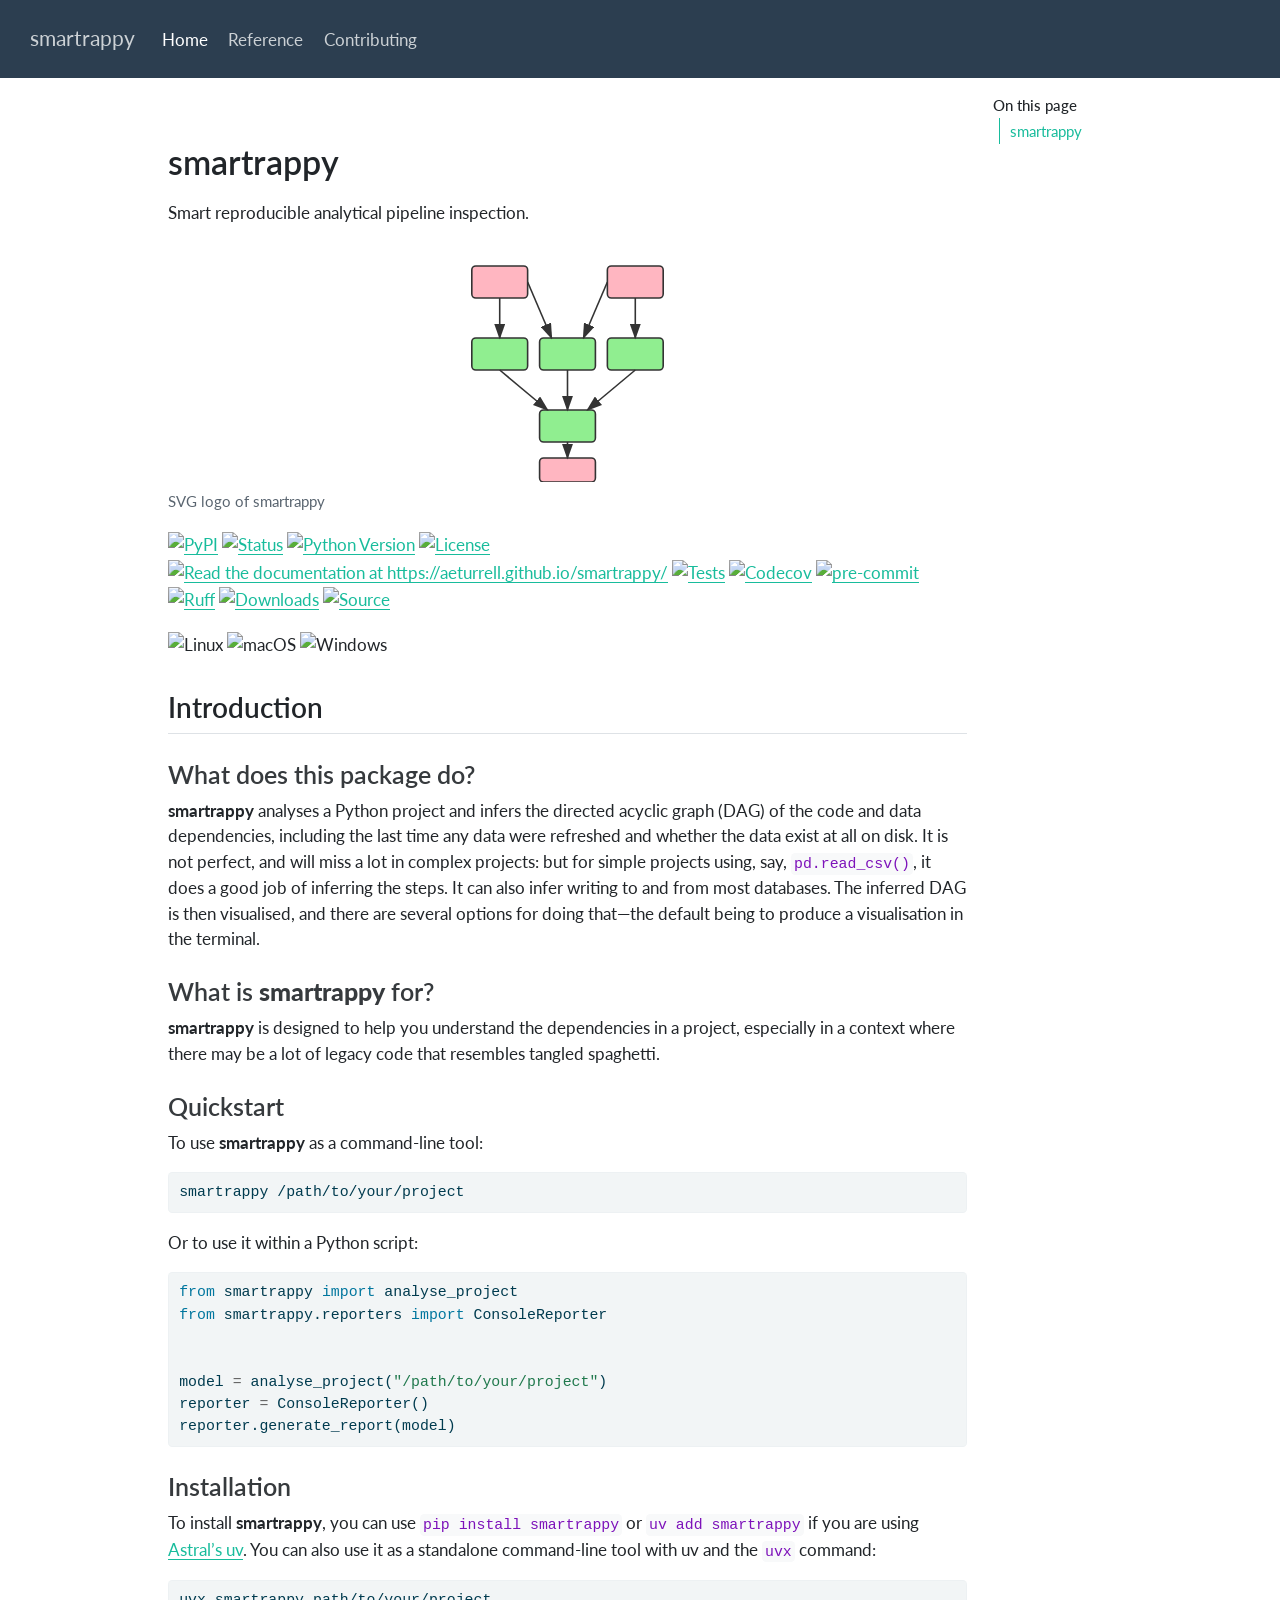
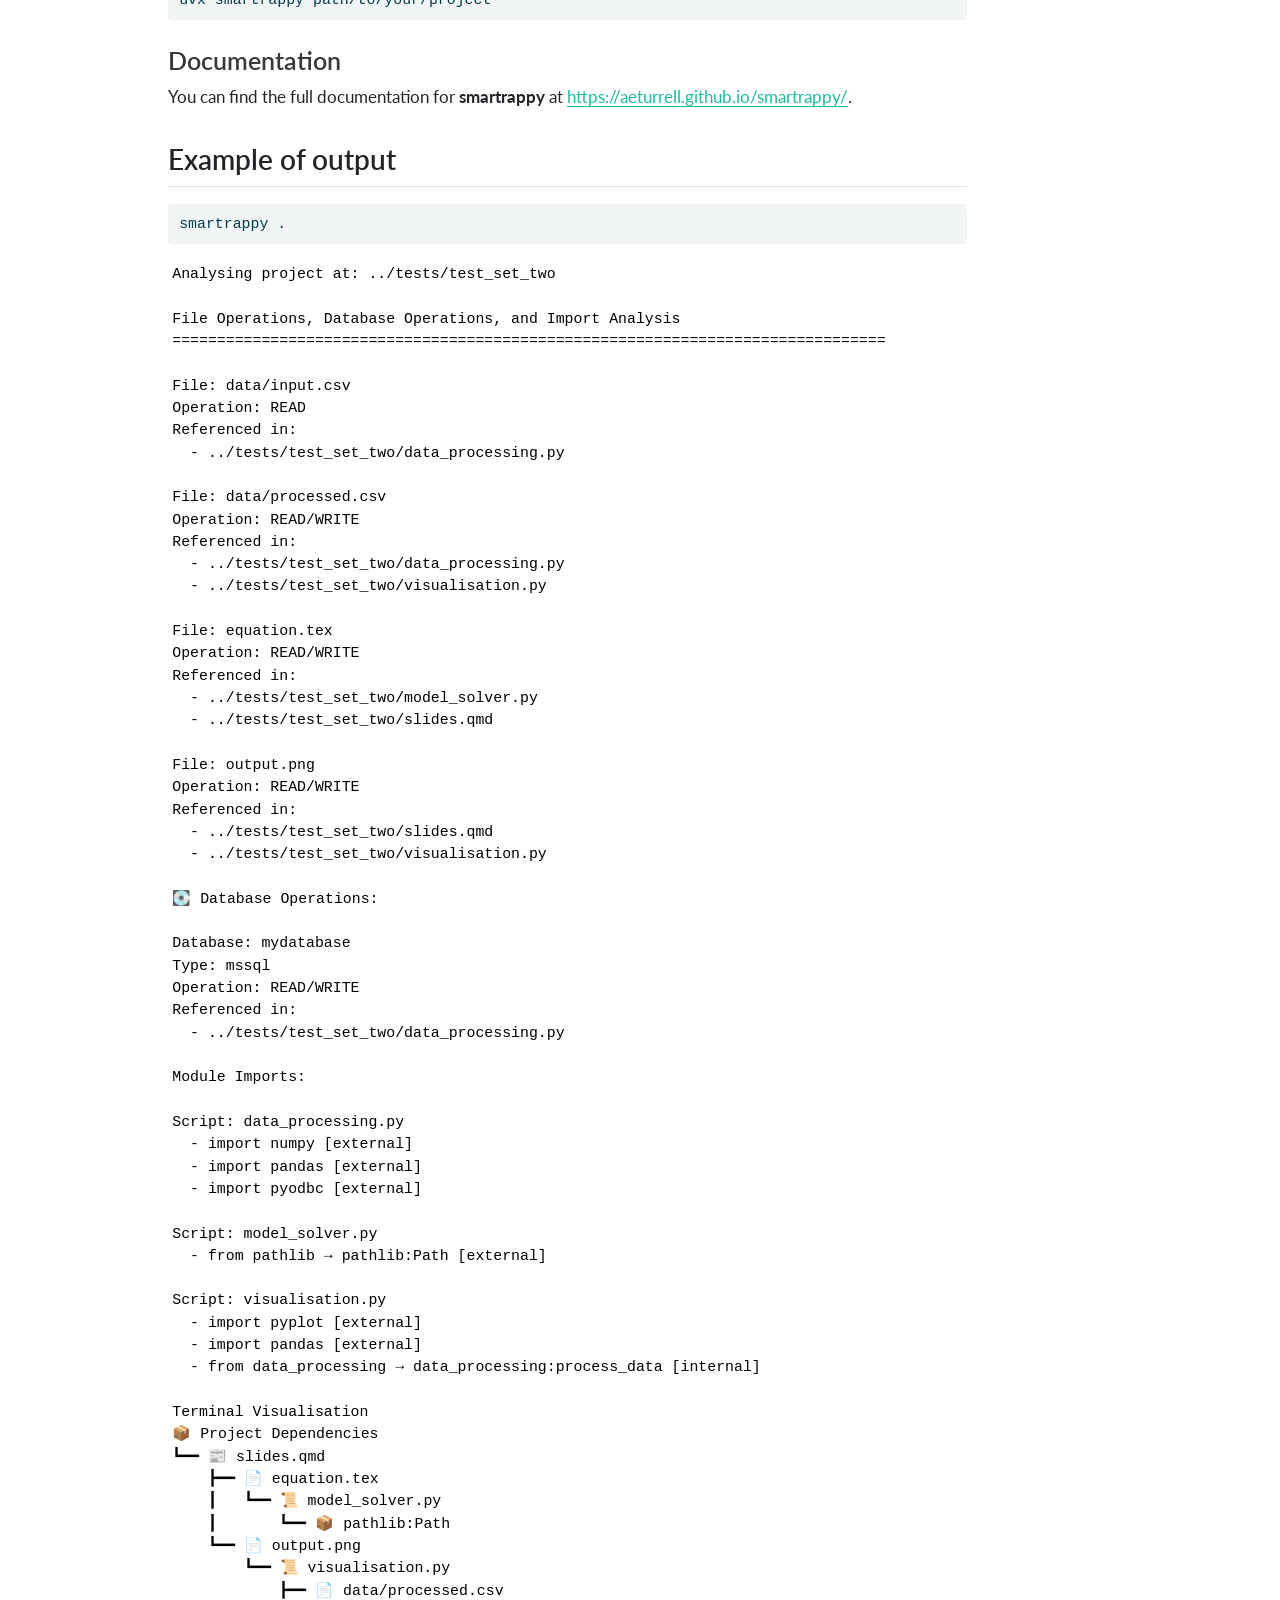
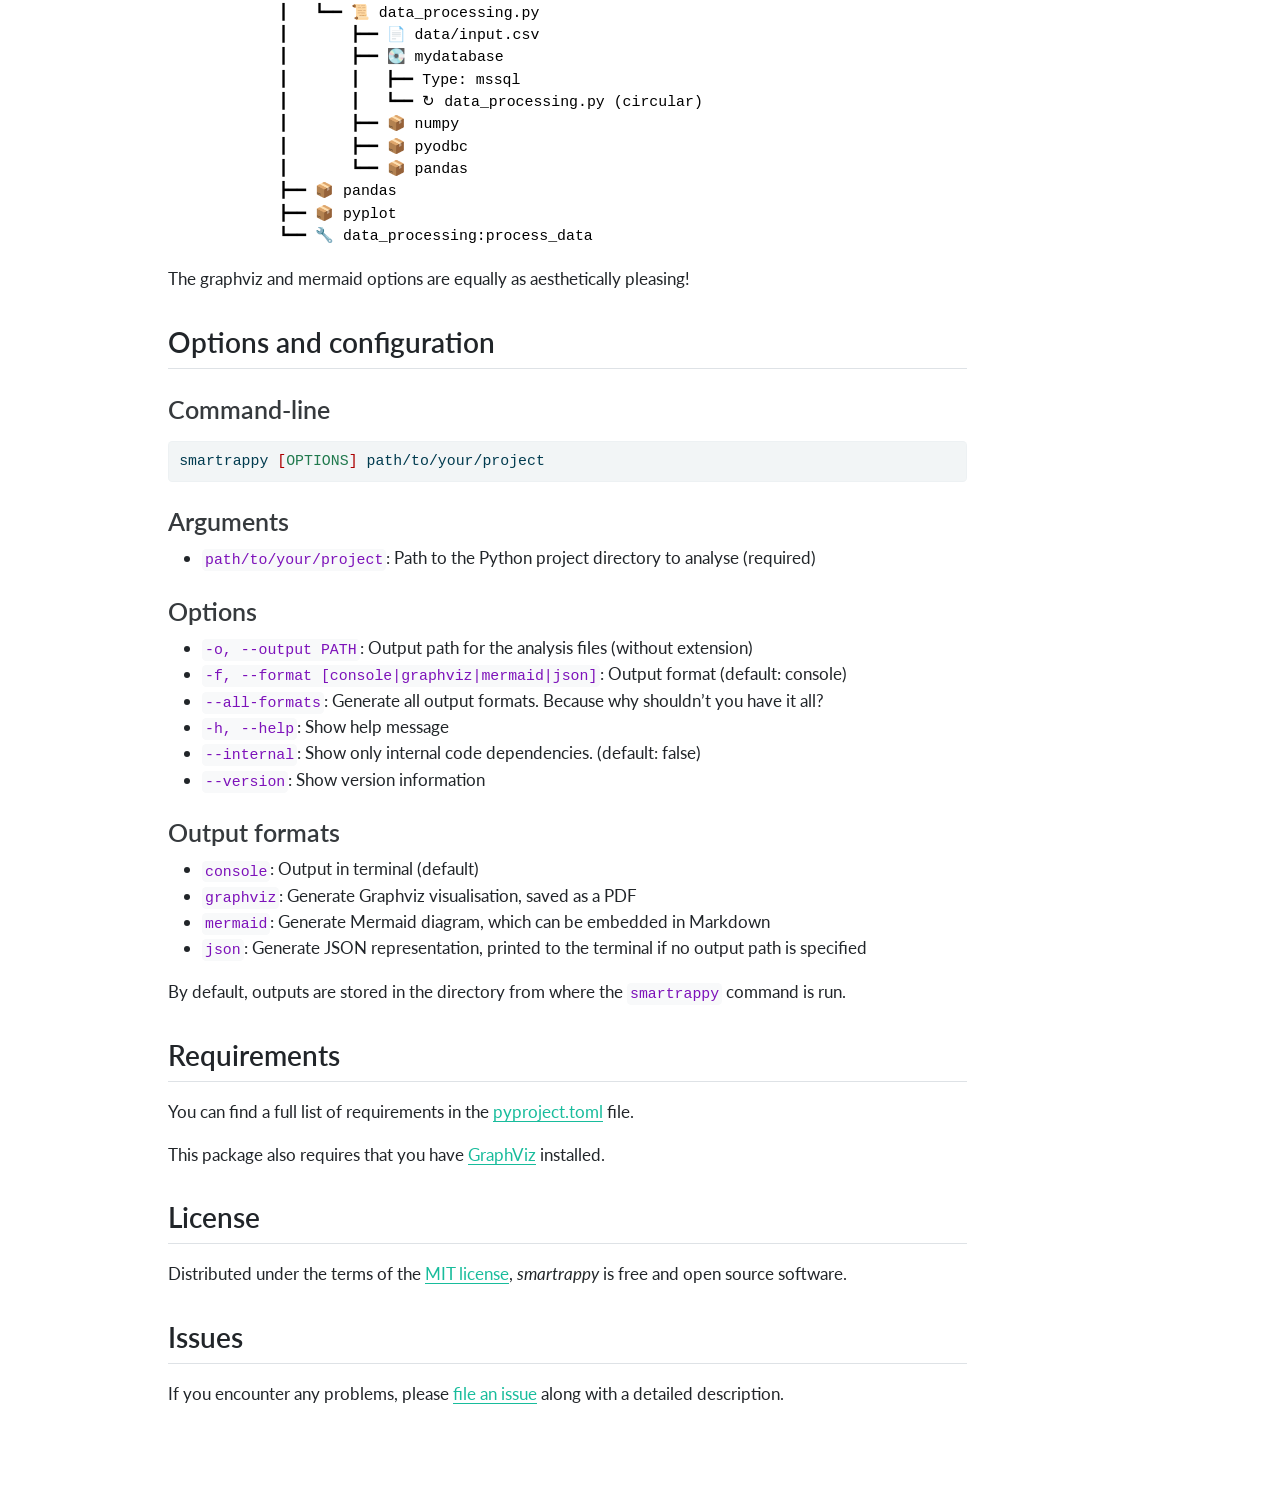
==== commit 84c942d2: "Built site for gh-pages" ====
--- a/index.html
+++ b/index.html
@@ -289,23 +289,23 @@
 Terminal Visualisation
 📦 Project Dependencies
 ┗━━ 📰 slides.qmd
-    ┣━━ 📄 output.png
-    ┃   ┗━━ 📜 visualisation.py
-    ┃       ┣━━ 📄 data/processed.csv
-    ┃       ┃   ┗━━ 📜 data_processing.py
-    ┃       ┃       ┣━━ 📄 data/input.csv
-    ┃       ┃       ┣━━ 💽 mydatabase
-    ┃       ┃       ┃   ┣━━ Type: mssql
-    ┃       ┃       ┃   ┗━━ ↻ data_processing.py (circular)
-    ┃       ┃       ┣━━ 📦 numpy
-    ┃       ┃       ┣━━ 📦 pandas
-    ┃       ┃       ┗━━ 📦 pyodbc
-    ┃       ┣━━ 📦 pyplot
-    ┃       ┣━━ 📦 pandas
-    ┃       ┗━━ 🔧 data_processing:process_data
-    ┗━━ 📄 equation.tex
-        ┗━━ 📜 model_solver.py
-            ┗━━ 📦 pathlib:Path</code></pre>
+    ┣━━ 📄 equation.tex
+    ┃   ┗━━ 📜 model_solver.py
+    ┃       ┗━━ 📦 pathlib:Path
+    ┗━━ 📄 output.png
+        ┗━━ 📜 visualisation.py
+            ┣━━ 📄 data/processed.csv
+            ┃   ┗━━ 📜 data_processing.py
+            ┃       ┣━━ 📄 data/input.csv
+            ┃       ┣━━ 💽 mydatabase
+            ┃       ┃   ┣━━ Type: mssql
+            ┃       ┃   ┗━━ ↻ data_processing.py (circular)
+            ┃       ┣━━ 📦 numpy
+            ┃       ┣━━ 📦 pyodbc
+            ┃       ┗━━ 📦 pandas
+            ┣━━ 📦 pandas
+            ┣━━ 📦 pyplot
+            ┗━━ 🔧 data_processing:process_data</code></pre>
 </div>
 </div>
 <p>The graphviz and mermaid options are equally as aesthetically pleasing!</p>
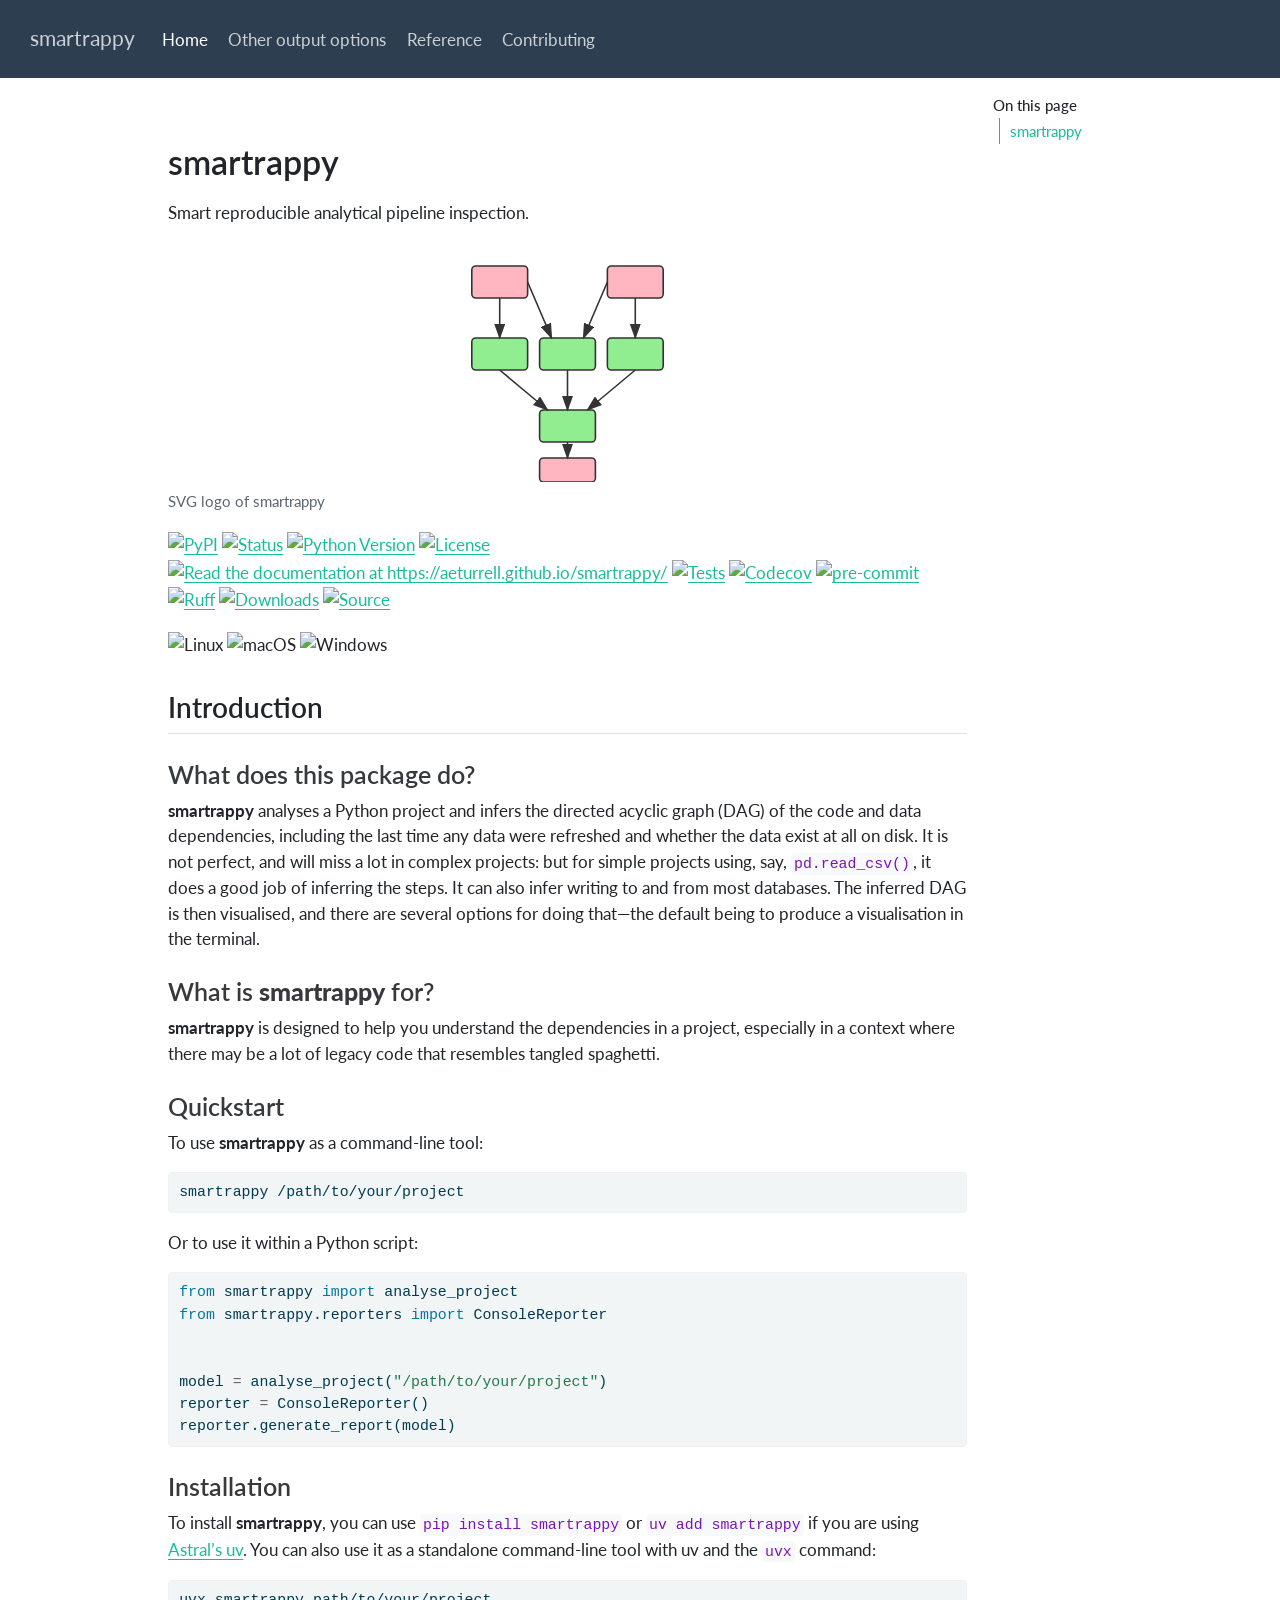
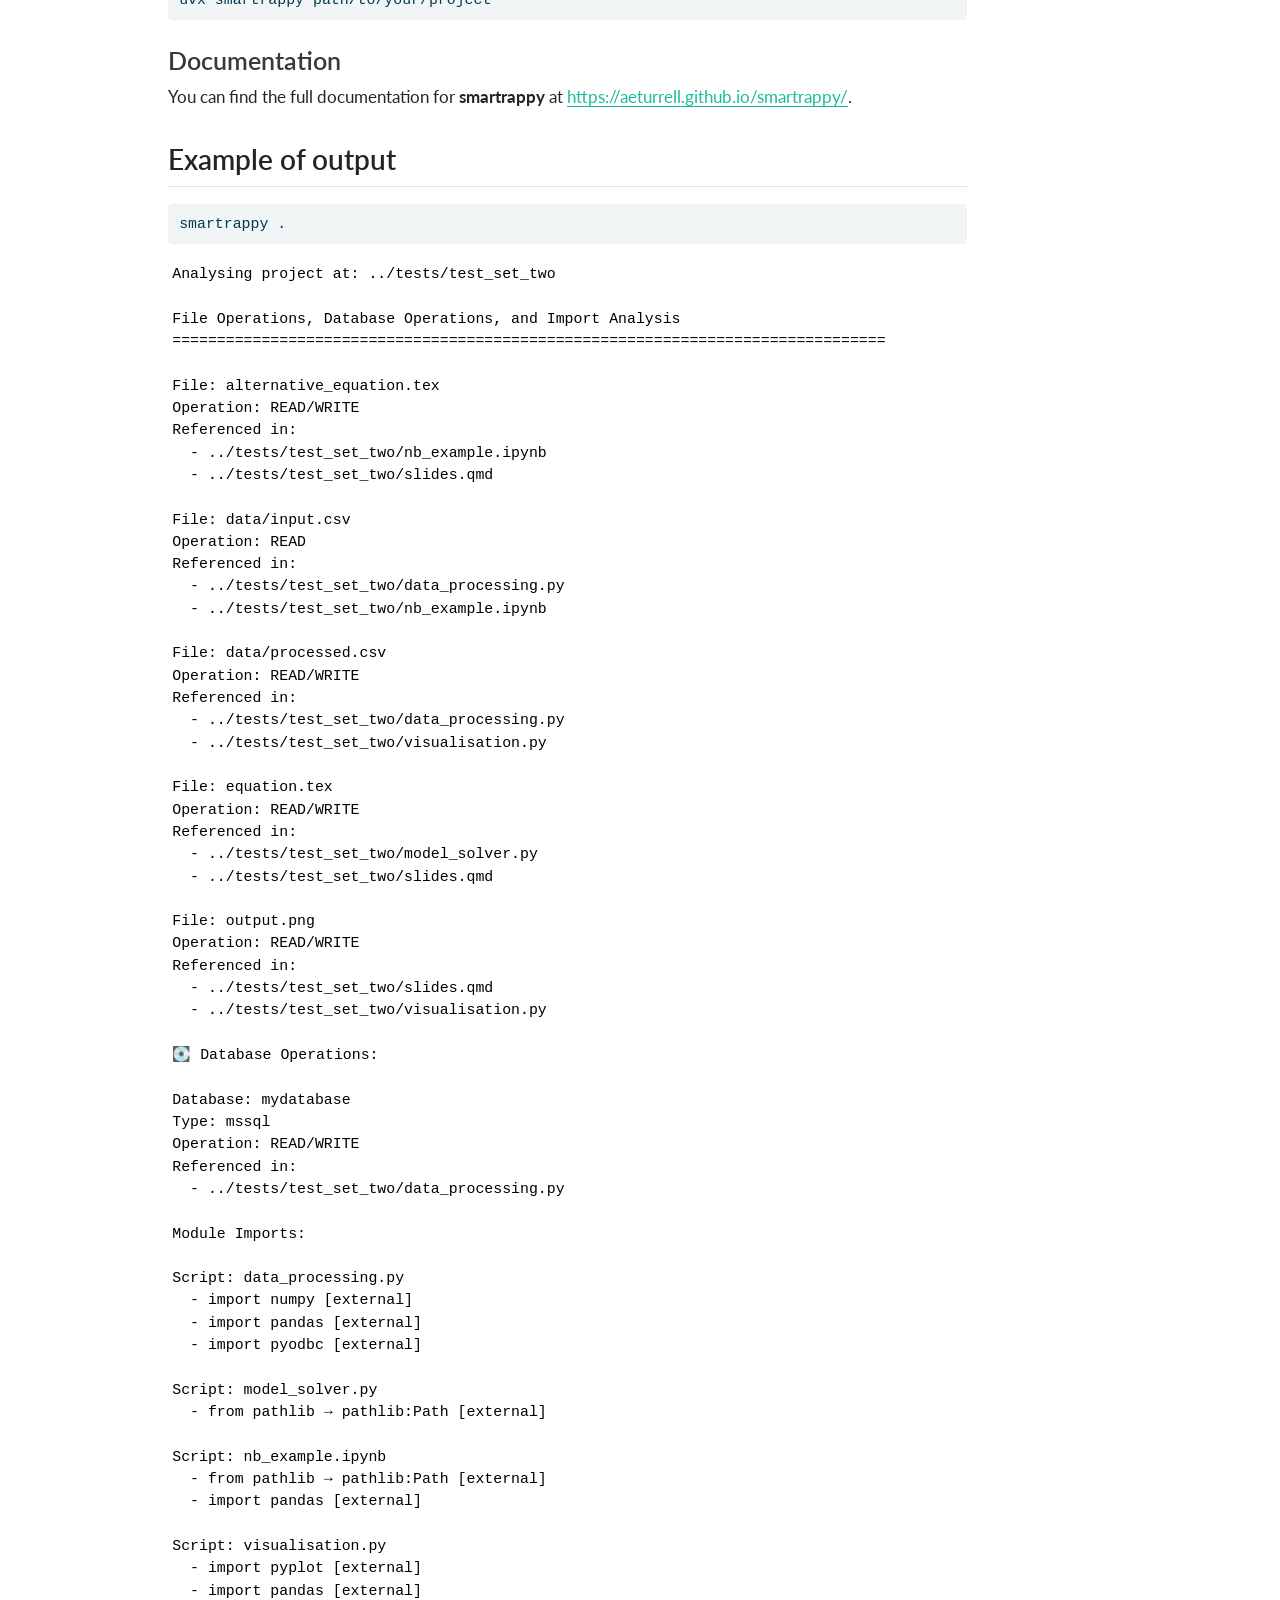
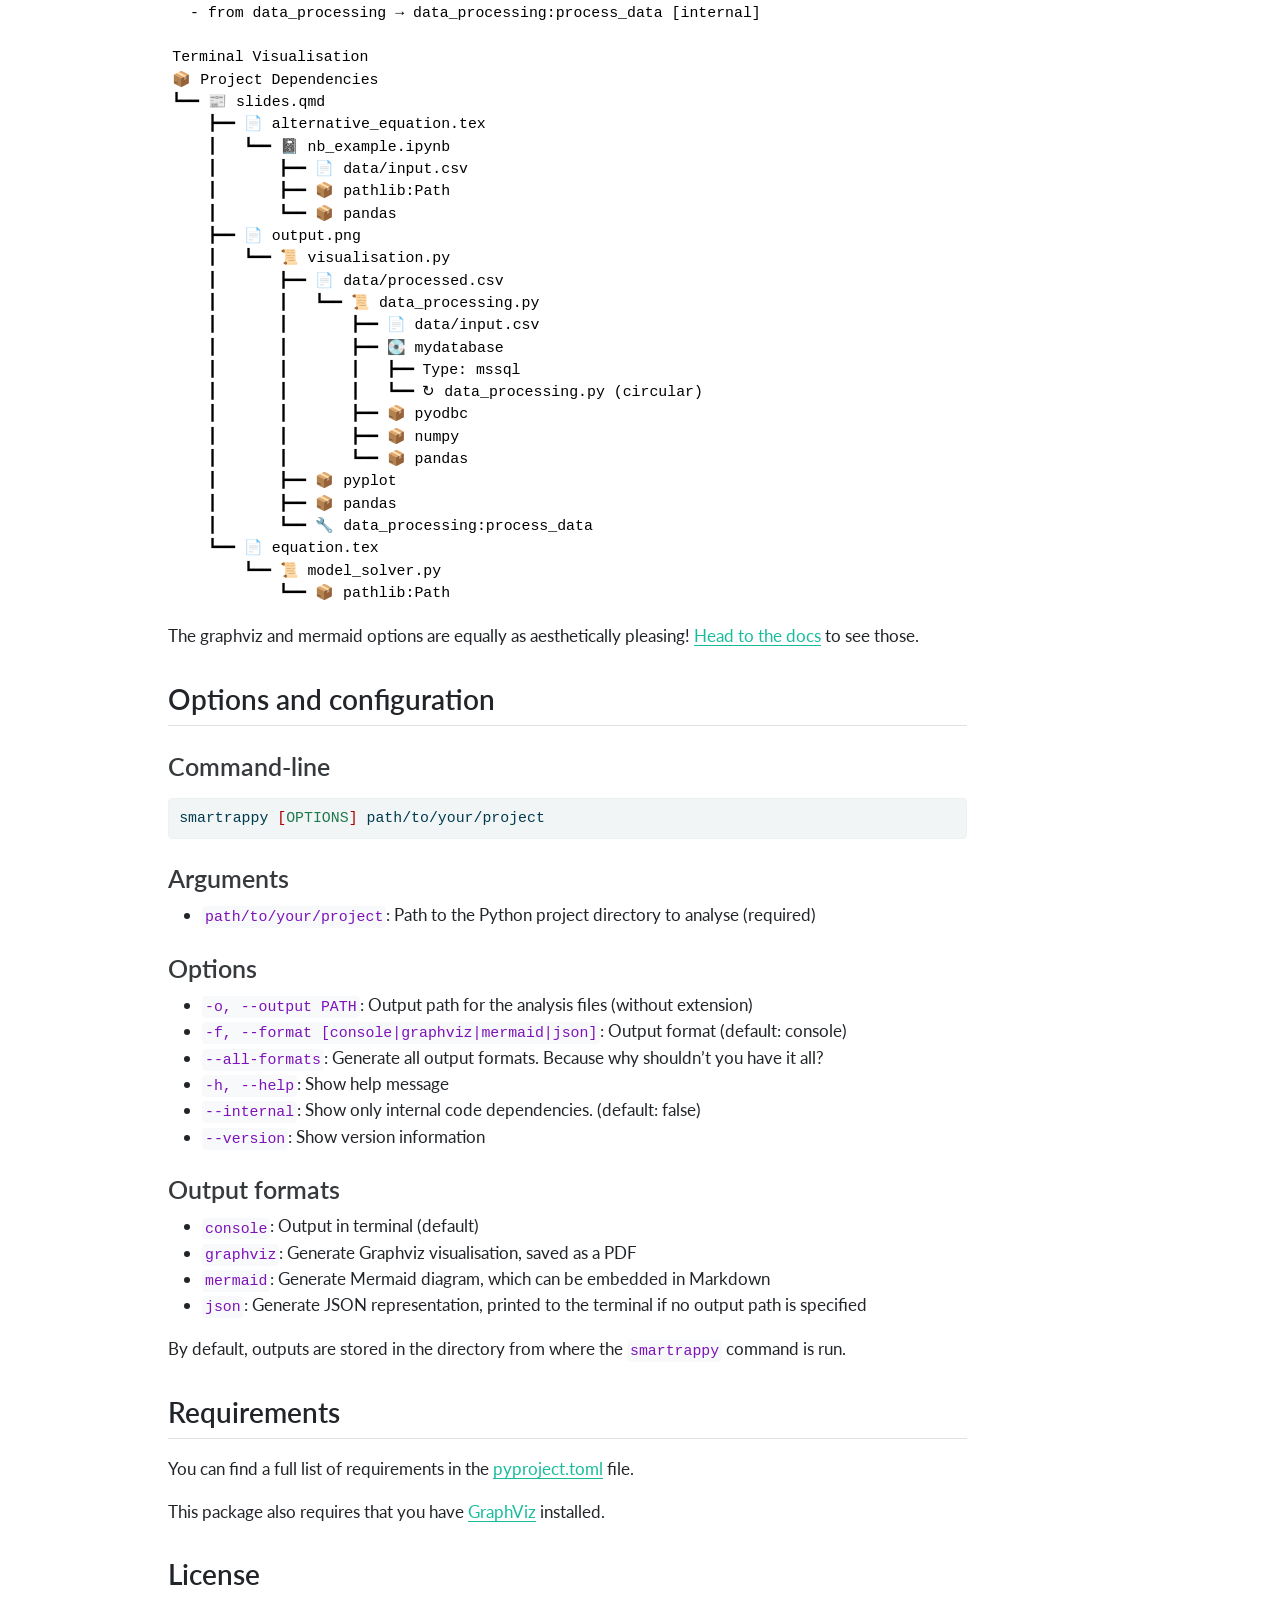
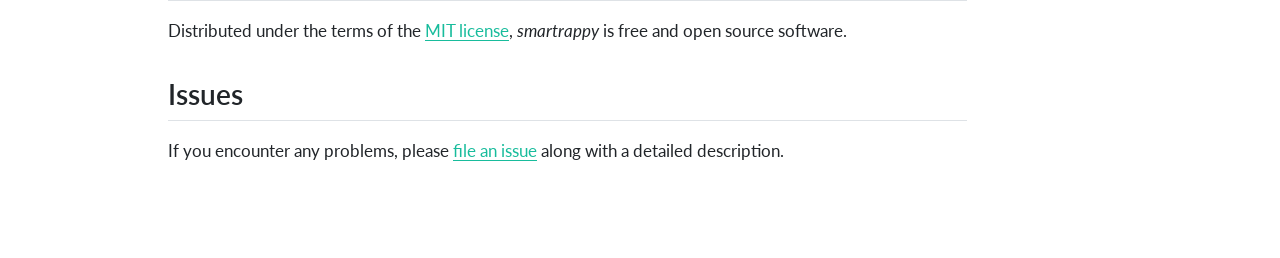
==== commit 650cf3b3: "Built site for gh-pages" ====
--- a/index.html
+++ b/index.html
@@ -73,7 +73,7 @@
 <link href="site_libs/quarto-html/quarto-syntax-highlighting-e26003cea8cd680ca0c55a263523d882.css" rel="stylesheet" id="quarto-text-highlighting-styles">
 <script src="site_libs/bootstrap/bootstrap.min.js"></script>
 <link href="site_libs/bootstrap/bootstrap-icons.css" rel="stylesheet">
-<link href="site_libs/bootstrap/bootstrap-d75320580429fd03ccc14abf5aea7e44.min.css" rel="stylesheet" append-hash="true" id="quarto-bootstrap" data-mode="light">
+<link href="site_libs/bootstrap/bootstrap-c1ef1f14acc610acb7f84b3726103d52.min.css" rel="stylesheet" append-hash="true" id="quarto-bootstrap" data-mode="light">
 <script id="quarto-search-options" type="application/json">{
   "location": "navbar",
   "copy-button": false,
@@ -130,6 +130,10 @@
   <li class="nav-item">
     <a class="nav-link active" href="./index.html" aria-current="page"> 
 <span class="menu-text">Home</span></a>
+  </li>  
+  <li class="nav-item">
+    <a class="nav-link" href="./output_options.html"> 
+<span class="menu-text">Other output options</span></a>
   </li>  
   <li class="nav-item">
     <a class="nav-link" href="./reference/index.html"> 
@@ -240,10 +244,17 @@
 File Operations, Database Operations, and Import Analysis
 ================================================================================
 
+File: alternative_equation.tex
+Operation: READ/WRITE
+Referenced in:
+  - ../tests/test_set_two/nb_example.ipynb
+  - ../tests/test_set_two/slides.qmd
+
 File: data/input.csv
 Operation: READ
 Referenced in:
   - ../tests/test_set_two/data_processing.py
+  - ../tests/test_set_two/nb_example.ipynb
 
 File: data/processed.csv
 Operation: READ/WRITE
@@ -281,6 +292,10 @@
 Script: model_solver.py
   - from pathlib → pathlib:Path [external]
 
+Script: nb_example.ipynb
+  - from pathlib → pathlib:Path [external]
+  - import pandas [external]
+
 Script: visualisation.py
   - import pyplot [external]
   - import pandas [external]
@@ -289,26 +304,31 @@
 Terminal Visualisation
 📦 Project Dependencies
 ┗━━ 📰 slides.qmd
-    ┣━━ 📄 equation.tex
-    ┃   ┗━━ 📜 model_solver.py
-    ┃       ┗━━ 📦 pathlib:Path
-    ┗━━ 📄 output.png
-        ┗━━ 📜 visualisation.py
-            ┣━━ 📄 data/processed.csv
-            ┃   ┗━━ 📜 data_processing.py
-            ┃       ┣━━ 📄 data/input.csv
-            ┃       ┣━━ 💽 mydatabase
-            ┃       ┃   ┣━━ Type: mssql
-            ┃       ┃   ┗━━ ↻ data_processing.py (circular)
-            ┃       ┣━━ 📦 numpy
-            ┃       ┣━━ 📦 pyodbc
-            ┃       ┗━━ 📦 pandas
-            ┣━━ 📦 pandas
-            ┣━━ 📦 pyplot
-            ┗━━ 🔧 data_processing:process_data</code></pre>
+    ┣━━ 📄 alternative_equation.tex
+    ┃   ┗━━ 📓 nb_example.ipynb
+    ┃       ┣━━ 📄 data/input.csv
+    ┃       ┣━━ 📦 pathlib:Path
+    ┃       ┗━━ 📦 pandas
+    ┣━━ 📄 output.png
+    ┃   ┗━━ 📜 visualisation.py
+    ┃       ┣━━ 📄 data/processed.csv
+    ┃       ┃   ┗━━ 📜 data_processing.py
+    ┃       ┃       ┣━━ 📄 data/input.csv
+    ┃       ┃       ┣━━ 💽 mydatabase
+    ┃       ┃       ┃   ┣━━ Type: mssql
+    ┃       ┃       ┃   ┗━━ ↻ data_processing.py (circular)
+    ┃       ┃       ┣━━ 📦 pyodbc
+    ┃       ┃       ┣━━ 📦 numpy
+    ┃       ┃       ┗━━ 📦 pandas
+    ┃       ┣━━ 📦 pyplot
+    ┃       ┣━━ 📦 pandas
+    ┃       ┗━━ 🔧 data_processing:process_data
+    ┗━━ 📄 equation.tex
+        ┗━━ 📜 model_solver.py
+            ┗━━ 📦 pathlib:Path</code></pre>
 </div>
 </div>
-<p>The graphviz and mermaid options are equally as aesthetically pleasing!</p>
+<p>The graphviz and mermaid options are equally as aesthetically pleasing! <a href="https://aeturrell.github.io/smartrappy/reference/output_options.html">Head to the docs</a> to see those.</p>
 </section>
 <section id="options-and-configuration" class="level2">
 <h2 class="anchored" data-anchor-id="options-and-configuration">Options and configuration</h2>
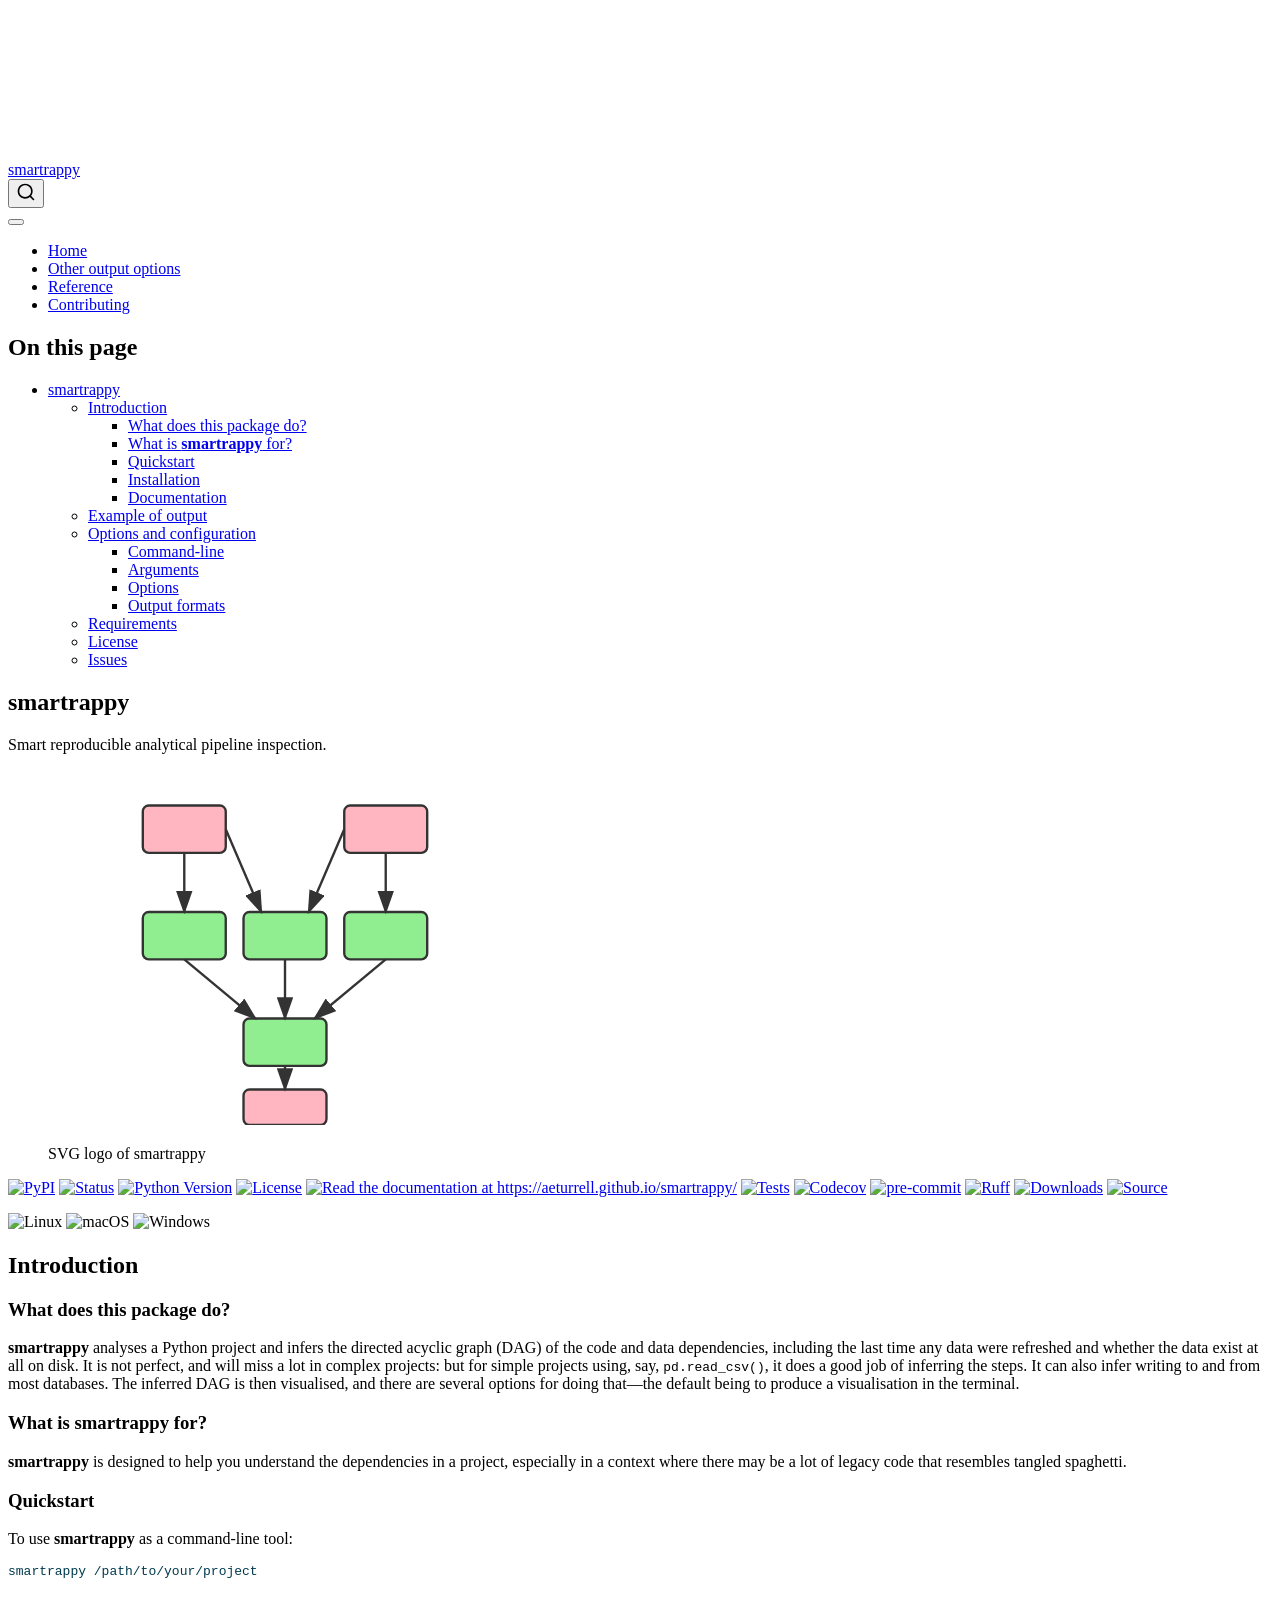
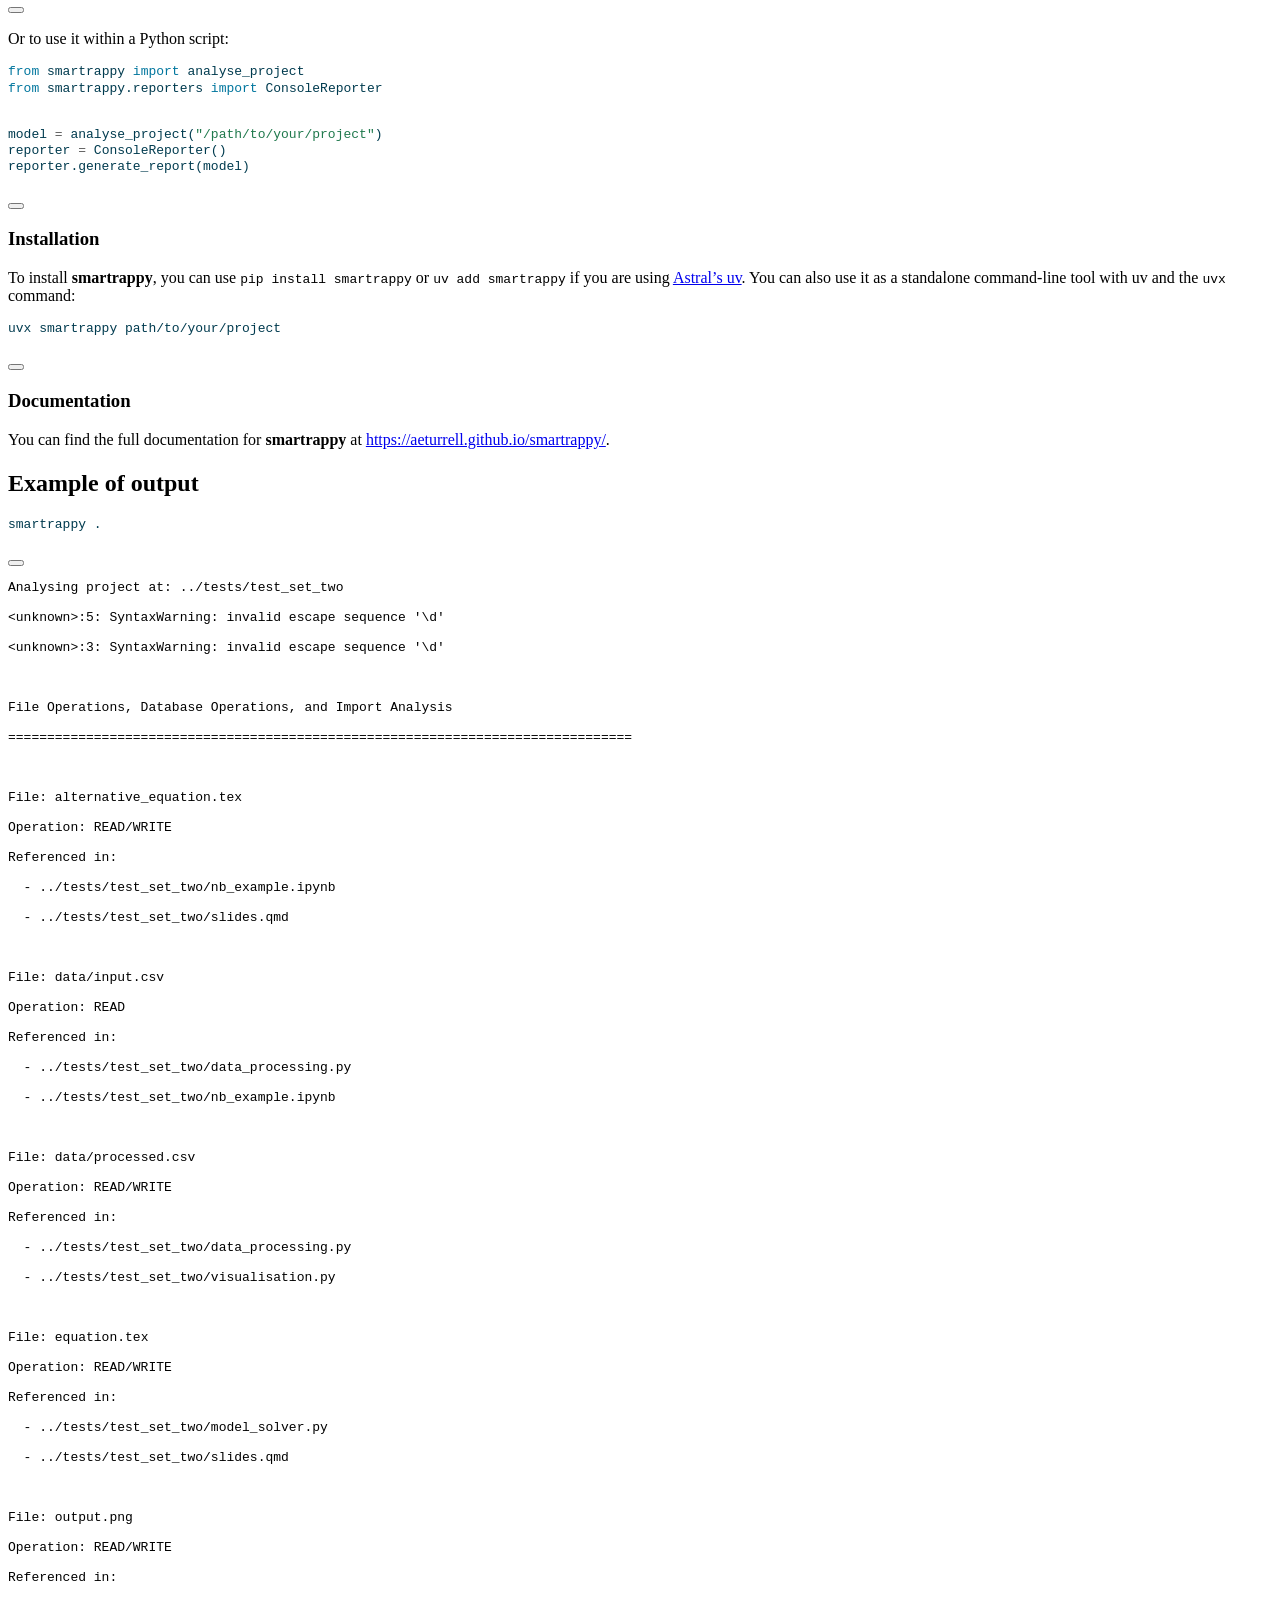
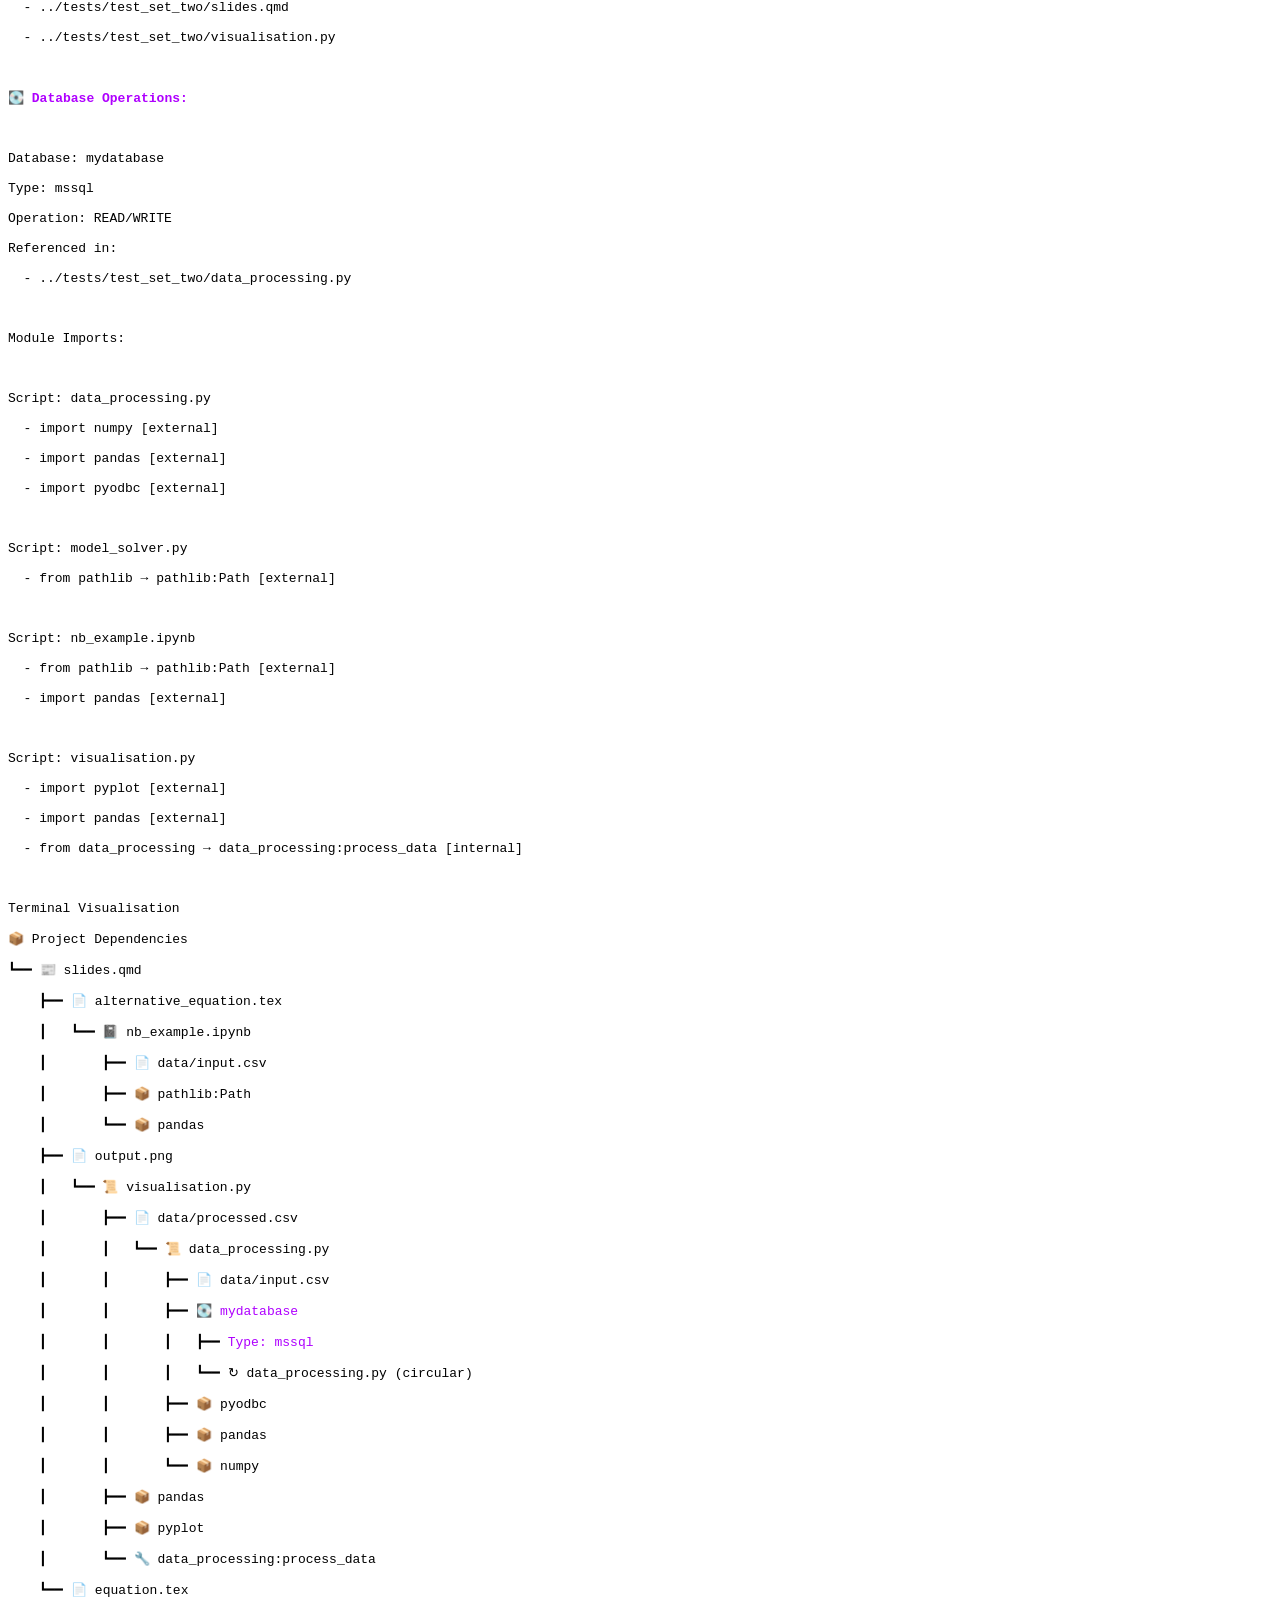
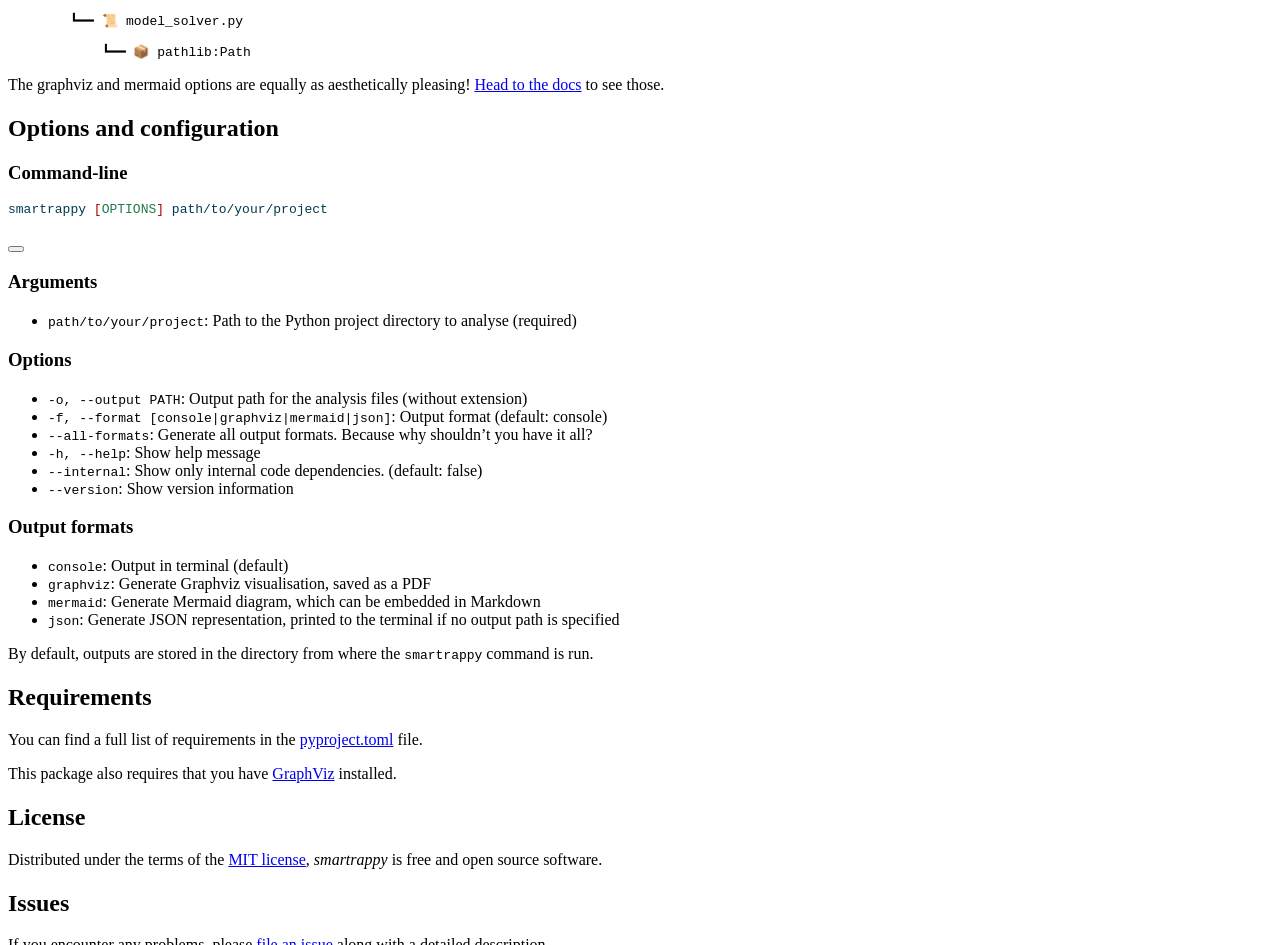
==== commit 94b18557: "Built site for gh-pages" ====
--- a/index.html
+++ b/index.html
@@ -2,7 +2,7 @@
 <html xmlns="http://www.w3.org/1999/xhtml" lang="en" xml:lang="en"><head>
 
 <meta charset="utf-8">
-<meta name="generator" content="quarto-1.6.39">
+<meta name="generator" content="quarto-1.8.24">
 
 <meta name="viewport" content="width=device-width, initial-scale=1.0, user-scalable=yes">
 
@@ -21,8 +21,9 @@
   vertical-align: middle;
 }
 /* CSS for syntax highlighting */
+html { -webkit-text-size-adjust: 100%; }
 pre > code.sourceCode { white-space: pre; position: relative; }
-pre > code.sourceCode > span { line-height: 1.25; }
+pre > code.sourceCode > span { display: inline-block; line-height: 1.25; }
 pre > code.sourceCode > span:empty { height: 1.2em; }
 .sourceCode { overflow: visible; }
 code.sourceCode > span { color: inherit; text-decoration: inherit; }
@@ -33,7 +34,7 @@
 }
 @media print {
 pre > code.sourceCode { white-space: pre-wrap; }
-pre > code.sourceCode > span { display: inline-block; text-indent: -5em; padding-left: 5em; }
+pre > code.sourceCode > span { text-indent: -5em; padding-left: 5em; }
 }
 pre.numberSource code
   { counter-reset: source-line 0; }
@@ -65,15 +66,17 @@
 <script src="site_libs/quarto-search/quarto-search.js"></script>
 <meta name="quarto:offset" content="./">
 <link href="./favicon.png" rel="icon" type="image/png">
-<script src="site_libs/quarto-html/quarto.js"></script>
+<script src="site_libs/quarto-html/quarto.js" type="module"></script>
+<script src="site_libs/quarto-html/tabsets/tabsets.js" type="module"></script>
+<script src="site_libs/quarto-html/axe/axe-check.js" type="module"></script>
 <script src="site_libs/quarto-html/popper.min.js"></script>
 <script src="site_libs/quarto-html/tippy.umd.min.js"></script>
 <script src="site_libs/quarto-html/anchor.min.js"></script>
 <link href="site_libs/quarto-html/tippy.css" rel="stylesheet">
-<link href="site_libs/quarto-html/quarto-syntax-highlighting-e26003cea8cd680ca0c55a263523d882.css" rel="stylesheet" id="quarto-text-highlighting-styles">
+<link href="site_libs/quarto-html/quarto-syntax-highlighting-dc55a5b9e770e841cd82e46aadbfb9b0.css" rel="stylesheet" id="quarto-text-highlighting-styles">
 <script src="site_libs/bootstrap/bootstrap.min.js"></script>
 <link href="site_libs/bootstrap/bootstrap-icons.css" rel="stylesheet">
-<link href="site_libs/bootstrap/bootstrap-c1ef1f14acc610acb7f84b3726103d52.min.css" rel="stylesheet" append-hash="true" id="quarto-bootstrap" data-mode="light">
+<link href="site_libs/bootstrap/bootstrap-f93c2b1f3f0577f377aefa4848a86a36.min.css" rel="stylesheet" append-hash="true" id="quarto-bootstrap" data-mode="light">
 <script id="quarto-search-options" type="application/json">{
   "location": "navbar",
   "copy-button": false,
@@ -110,13 +113,15 @@
 <meta name="twitter:card" content="summary_large_image">
 </head>
 
-<body class="nav-fixed">
+<body class="nav-fixed quarto-light">
 
 <div id="quarto-search-results"></div>
   <header id="quarto-header" class="headroom fixed-top">
     <nav class="navbar navbar-expand-lg " data-bs-theme="dark">
       <div class="navbar-container container-fluid">
       <div class="navbar-brand-container mx-auto">
+    <a href="./index.html" class="navbar-brand navbar-brand-logo">
+    </a>
     <a class="navbar-brand" href="./index.html">
     <span class="navbar-title">smartrappy</span>
     </a>
@@ -214,20 +219,20 @@
 <section id="quickstart" class="level3">
 <h3 class="anchored" data-anchor-id="quickstart">Quickstart</h3>
 <p>To use <strong>smartrappy</strong> as a command-line tool:</p>
-<div class="sourceCode" id="cb1"><pre class="sourceCode bash code-with-copy"><code class="sourceCode bash"><span id="cb1-1"><a href="#cb1-1" aria-hidden="true" tabindex="-1"></a><span class="ex">smartrappy</span> /path/to/your/project</span></code><button title="Copy to Clipboard" class="code-copy-button"><i class="bi"></i></button></pre></div>
+<div class="code-copy-outer-scaffold"><div class="sourceCode" id="cb1"><pre class="sourceCode bash code-with-copy"><code class="sourceCode bash"><span id="cb1-1"><a href="#cb1-1" aria-hidden="true" tabindex="-1"></a><span class="ex">smartrappy</span> /path/to/your/project</span></code></pre></div><button title="Copy to Clipboard" class="code-copy-button"><i class="bi"></i></button></div>
 <p>Or to use it within a Python script:</p>
-<div class="sourceCode" id="cb2"><pre class="sourceCode python code-with-copy"><code class="sourceCode python"><span id="cb2-1"><a href="#cb2-1" aria-hidden="true" tabindex="-1"></a><span class="im">from</span> smartrappy <span class="im">import</span> analyse_project</span>
+<div class="code-copy-outer-scaffold"><div class="sourceCode" id="cb2"><pre class="sourceCode python code-with-copy"><code class="sourceCode python"><span id="cb2-1"><a href="#cb2-1" aria-hidden="true" tabindex="-1"></a><span class="im">from</span> smartrappy <span class="im">import</span> analyse_project</span>
 <span id="cb2-2"><a href="#cb2-2" aria-hidden="true" tabindex="-1"></a><span class="im">from</span> smartrappy.reporters <span class="im">import</span> ConsoleReporter</span>
 <span id="cb2-3"><a href="#cb2-3" aria-hidden="true" tabindex="-1"></a></span>
 <span id="cb2-4"><a href="#cb2-4" aria-hidden="true" tabindex="-1"></a></span>
 <span id="cb2-5"><a href="#cb2-5" aria-hidden="true" tabindex="-1"></a>model <span class="op">=</span> analyse_project(<span class="st">"/path/to/your/project"</span>)</span>
 <span id="cb2-6"><a href="#cb2-6" aria-hidden="true" tabindex="-1"></a>reporter <span class="op">=</span> ConsoleReporter()</span>
-<span id="cb2-7"><a href="#cb2-7" aria-hidden="true" tabindex="-1"></a>reporter.generate_report(model)</span></code><button title="Copy to Clipboard" class="code-copy-button"><i class="bi"></i></button></pre></div>
+<span id="cb2-7"><a href="#cb2-7" aria-hidden="true" tabindex="-1"></a>reporter.generate_report(model)</span></code></pre></div><button title="Copy to Clipboard" class="code-copy-button"><i class="bi"></i></button></div>
 </section>
 <section id="installation" class="level3">
 <h3 class="anchored" data-anchor-id="installation">Installation</h3>
 <p>To install <strong>smartrappy</strong>, you can use <code>pip install smartrappy</code> or <code>uv add smartrappy</code> if you are using <a href="https://docs.astral.sh/uv/">Astral’s uv</a>. You can also use it as a standalone command-line tool with uv and the <code>uvx</code> command:</p>
-<div class="sourceCode" id="cb3"><pre class="sourceCode bash code-with-copy"><code class="sourceCode bash"><span id="cb3-1"><a href="#cb3-1" aria-hidden="true" tabindex="-1"></a><span class="ex">uvx</span> smartrappy path/to/your/project</span></code><button title="Copy to Clipboard" class="code-copy-button"><i class="bi"></i></button></pre></div>
+<div class="code-copy-outer-scaffold"><div class="sourceCode" id="cb3"><pre class="sourceCode bash code-with-copy"><code class="sourceCode bash"><span id="cb3-1"><a href="#cb3-1" aria-hidden="true" tabindex="-1"></a><span class="ex">uvx</span> smartrappy path/to/your/project</span></code></pre></div><button title="Copy to Clipboard" class="code-copy-button"><i class="bi"></i></button></div>
 </section>
 <section id="documentation" class="level3">
 <h3 class="anchored" data-anchor-id="documentation">Documentation</h3>
@@ -236,105 +241,198 @@
 </section>
 <section id="example-of-output" class="level2">
 <h2 class="anchored" data-anchor-id="example-of-output">Example of output</h2>
-<div class="sourceCode" id="cb4"><pre class="sourceCode bash code-with-copy"><code class="sourceCode bash"><span id="cb4-1"><a href="#cb4-1" aria-hidden="true" tabindex="-1"></a><span class="ex">smartrappy</span> .</span></code><button title="Copy to Clipboard" class="code-copy-button"><i class="bi"></i></button></pre></div>
+<div class="code-copy-outer-scaffold"><div class="sourceCode" id="cb4"><pre class="sourceCode bash code-with-copy"><code class="sourceCode bash"><span id="cb4-1"><a href="#cb4-1" aria-hidden="true" tabindex="-1"></a><span class="ex">smartrappy</span> .</span></code></pre></div><button title="Copy to Clipboard" class="code-copy-button"><i class="bi"></i></button></div>
 <div id="cell-4" class="cell" data-execution_count="1">
 <div class="cell-output cell-output-stdout">
-<pre><code>Analysing project at: ../tests/test_set_two
-
-File Operations, Database Operations, and Import Analysis
+<div class="ansi-escaped-output">
+<pre>Analysing project at: ../tests/test_set_two
+
+&lt;unknown&gt;:5: SyntaxWarning: invalid escape sequence '\d'
+
+&lt;unknown&gt;:3: SyntaxWarning: invalid escape sequence '\d'
+
+
+
+<span class="ansi-cyan-fg ansi-bold">File Operations, Database Operations, and Import Analysis</span>
+
 ================================================================================
 
-File: alternative_equation.tex
-Operation: READ/WRITE
-Referenced in:
-  - ../tests/test_set_two/nb_example.ipynb
-  - ../tests/test_set_two/slides.qmd
-
-File: data/input.csv
-Operation: READ
-Referenced in:
-  - ../tests/test_set_two/data_processing.py
-  - ../tests/test_set_two/nb_example.ipynb
-
-File: data/processed.csv
-Operation: READ/WRITE
-Referenced in:
-  - ../tests/test_set_two/data_processing.py
-  - ../tests/test_set_two/visualisation.py
-
-File: equation.tex
-Operation: READ/WRITE
-Referenced in:
-  - ../tests/test_set_two/model_solver.py
-  - ../tests/test_set_two/slides.qmd
-
-File: output.png
-Operation: READ/WRITE
-Referenced in:
-  - ../tests/test_set_two/slides.qmd
-  - ../tests/test_set_two/visualisation.py
-
-💽 Database Operations:
-
-Database: mydatabase
-Type: mssql
-Operation: READ/WRITE
-Referenced in:
-  - ../tests/test_set_two/data_processing.py
-
-Module Imports:
-
-Script: data_processing.py
-  - import numpy [external]
-  - import pandas [external]
-  - import pyodbc [external]
-
-Script: model_solver.py
-  - from pathlib → pathlib:Path [external]
-
-Script: nb_example.ipynb
-  - from pathlib → pathlib:Path [external]
-  - import pandas [external]
-
-Script: visualisation.py
-  - import pyplot [external]
-  - import pandas [external]
-  - from data_processing → data_processing:process_data [internal]
-
-Terminal Visualisation
+
+
+<span class="ansi-bold">File:</span> alternative_equation.tex
+
+<span class="ansi-bold">Operation:</span> READ/WRITE
+
+<span class="ansi-bold">Referenced in:</span>
+
+  - ..<span class="ansi-magenta-fg">/tests/test_set_two/</span><span class="ansi-bright-magenta-fg">nb_example.ipynb</span>
+
+  - ..<span class="ansi-magenta-fg">/tests/test_set_two/</span><span class="ansi-bright-magenta-fg">slides.qmd</span>
+
+
+
+<span class="ansi-bold">File:</span> data/input.csv
+
+<span class="ansi-bold">Operation:</span> READ
+
+<span class="ansi-bold">Referenced in:</span>
+
+  - ..<span class="ansi-magenta-fg">/tests/test_set_two/</span><span class="ansi-bright-magenta-fg">data_processing.py</span>
+
+  - ..<span class="ansi-magenta-fg">/tests/test_set_two/</span><span class="ansi-bright-magenta-fg">nb_example.ipynb</span>
+
+
+
+<span class="ansi-bold">File:</span> data/processed.csv
+
+<span class="ansi-bold">Operation:</span> READ/WRITE
+
+<span class="ansi-bold">Referenced in:</span>
+
+  - ..<span class="ansi-magenta-fg">/tests/test_set_two/</span><span class="ansi-bright-magenta-fg">data_processing.py</span>
+
+  - ..<span class="ansi-magenta-fg">/tests/test_set_two/</span><span class="ansi-bright-magenta-fg">visualisation.py</span>
+
+
+
+<span class="ansi-bold">File:</span> equation.tex
+
+<span class="ansi-bold">Operation:</span> READ/WRITE
+
+<span class="ansi-bold">Referenced in:</span>
+
+  - ..<span class="ansi-magenta-fg">/tests/test_set_two/</span><span class="ansi-bright-magenta-fg">model_solver.py</span>
+
+  - ..<span class="ansi-magenta-fg">/tests/test_set_two/</span><span class="ansi-bright-magenta-fg">slides.qmd</span>
+
+
+
+<span class="ansi-bold">File:</span> output.png
+
+<span class="ansi-bold">Operation:</span> READ/WRITE
+
+<span class="ansi-bold">Referenced in:</span>
+
+  - ..<span class="ansi-magenta-fg">/tests/test_set_two/</span><span class="ansi-bright-magenta-fg">slides.qmd</span>
+
+  - ..<span class="ansi-magenta-fg">/tests/test_set_two/</span><span class="ansi-bright-magenta-fg">visualisation.py</span>
+
+
+
+<span style="font-weight:bold;color:rgb(175,0,255)">💽 Database Operations:</span>
+
+
+
+<span class="ansi-bold">Database:</span> mydatabase
+
+<span class="ansi-bold">Type:</span> mssql
+
+<span class="ansi-bold">Operation:</span> READ/WRITE
+
+<span class="ansi-bold">Referenced in:</span>
+
+  - ..<span class="ansi-magenta-fg">/tests/test_set_two/</span><span class="ansi-bright-magenta-fg">data_processing.py</span>
+
+
+
+<span class="ansi-bold">Module Imports:</span>
+
+
+
+<span class="ansi-bold">Script:</span> data_processing.py
+
+  - import numpy <span class="ansi-bold">[</span><span class="ansi-red-fg">external</span><span class="ansi-bold">]</span>
+
+  - import pandas <span class="ansi-bold">[</span><span class="ansi-red-fg">external</span><span class="ansi-bold">]</span>
+
+  - import pyodbc <span class="ansi-bold">[</span><span class="ansi-red-fg">external</span><span class="ansi-bold">]</span>
+
+
+
+<span class="ansi-bold">Script:</span> model_solver.py
+
+  - from pathlib → pathlib:Path <span class="ansi-bold">[</span><span class="ansi-red-fg">external</span><span class="ansi-bold">]</span>
+
+
+
+<span class="ansi-bold">Script:</span> nb_example.ipynb
+
+  - from pathlib → pathlib:Path <span class="ansi-bold">[</span><span class="ansi-red-fg">external</span><span class="ansi-bold">]</span>
+
+  - import pandas <span class="ansi-bold">[</span><span class="ansi-red-fg">external</span><span class="ansi-bold">]</span>
+
+
+
+<span class="ansi-bold">Script:</span> visualisation.py
+
+  - import pyplot <span class="ansi-bold">[</span><span class="ansi-red-fg">external</span><span class="ansi-bold">]</span>
+
+  - import pandas <span class="ansi-bold">[</span><span class="ansi-red-fg">external</span><span class="ansi-bold">]</span>
+
+  - from data_processing → data_processing:process_data <span class="ansi-bold">[</span><span class="ansi-blue-fg">internal</span><span class="ansi-bold">]</span>
+
+
+
+<span class="ansi-cyan-fg ansi-bold">Terminal Visualisation</span>
+
 📦 Project Dependencies
-┗━━ 📰 slides.qmd
-    ┣━━ 📄 alternative_equation.tex
-    ┃   ┗━━ 📓 nb_example.ipynb
-    ┃       ┣━━ 📄 data/input.csv
-    ┃       ┣━━ 📦 pathlib:Path
-    ┃       ┗━━ 📦 pandas
-    ┣━━ 📄 output.png
-    ┃   ┗━━ 📜 visualisation.py
-    ┃       ┣━━ 📄 data/processed.csv
-    ┃       ┃   ┗━━ 📜 data_processing.py
-    ┃       ┃       ┣━━ 📄 data/input.csv
-    ┃       ┃       ┣━━ 💽 mydatabase
-    ┃       ┃       ┃   ┣━━ Type: mssql
-    ┃       ┃       ┃   ┗━━ ↻ data_processing.py (circular)
-    ┃       ┃       ┣━━ 📦 pyodbc
-    ┃       ┃       ┣━━ 📦 numpy
-    ┃       ┃       ┗━━ 📦 pandas
-    ┃       ┣━━ 📦 pyplot
-    ┃       ┣━━ 📦 pandas
-    ┃       ┗━━ 🔧 data_processing:process_data
-    ┗━━ 📄 equation.tex
-        ┗━━ 📜 model_solver.py
-            ┗━━ 📦 pathlib:Path</code></pre>
+
+<span class="ansi-cyan-fg">┗━━ </span><span class="ansi-cyan-fg">📰 slides.qmd</span>
+
+<span class="ansi-cyan-fg">    </span><span class="ansi-cyan-fg">┣━━ </span><span class="ansi-magenta-fg">📄 alternative_equation.tex</span>
+
+<span class="ansi-cyan-fg">    </span><span class="ansi-cyan-fg">┃   </span><span class="ansi-cyan-fg">┗━━ </span><span class="ansi-yellow-fg">📓 nb_example.ipynb</span>
+
+<span class="ansi-cyan-fg">    </span><span class="ansi-cyan-fg">┃   </span><span class="ansi-cyan-fg">    </span><span class="ansi-cyan-fg">┣━━ </span><span class="ansi-magenta-fg">📄 data/input.csv</span>
+
+<span class="ansi-cyan-fg">    </span><span class="ansi-cyan-fg">┃   </span><span class="ansi-cyan-fg">    </span><span class="ansi-cyan-fg">┣━━ </span><span class="ansi-red-fg">📦 pathlib:Path</span>
+
+<span class="ansi-cyan-fg">    </span><span class="ansi-cyan-fg">┃   </span><span class="ansi-cyan-fg">    </span><span class="ansi-cyan-fg">┗━━ </span><span class="ansi-red-fg">📦 pandas</span>
+
+<span class="ansi-cyan-fg">    </span><span class="ansi-cyan-fg">┣━━ </span><span class="ansi-magenta-fg">📄 output.png</span>
+
+<span class="ansi-cyan-fg">    </span><span class="ansi-cyan-fg">┃   </span><span class="ansi-cyan-fg">┗━━ </span><span class="ansi-green-fg">📜 visualisation.py</span>
+
+<span class="ansi-cyan-fg">    </span><span class="ansi-cyan-fg">┃   </span><span class="ansi-cyan-fg">    </span><span class="ansi-cyan-fg">┣━━ </span><span class="ansi-magenta-fg">📄 data/processed.csv</span>
+
+<span class="ansi-cyan-fg">    </span><span class="ansi-cyan-fg">┃   </span><span class="ansi-cyan-fg">    </span><span class="ansi-cyan-fg">┃   </span><span class="ansi-cyan-fg">┗━━ </span><span class="ansi-green-fg">📜 data_processing.py</span>
+
+<span class="ansi-cyan-fg">    </span><span class="ansi-cyan-fg">┃   </span><span class="ansi-cyan-fg">    </span><span class="ansi-cyan-fg">┃   </span><span class="ansi-cyan-fg">    </span><span class="ansi-cyan-fg">┣━━ </span><span class="ansi-magenta-fg">📄 data/input.csv</span>
+
+<span class="ansi-cyan-fg">    </span><span class="ansi-cyan-fg">┃   </span><span class="ansi-cyan-fg">    </span><span class="ansi-cyan-fg">┃   </span><span class="ansi-cyan-fg">    </span><span class="ansi-cyan-fg">┣━━ </span><span style="color:rgb(175,0,255)">💽 mydatabase</span>
+
+<span class="ansi-cyan-fg">    </span><span class="ansi-cyan-fg">┃   </span><span class="ansi-cyan-fg">    </span><span class="ansi-cyan-fg">┃   </span><span class="ansi-cyan-fg">    </span><span class="ansi-cyan-fg">┃   </span><span class="ansi-cyan-fg">┣━━ </span><span style="color:rgb(175,0,255)">Type: mssql</span>
+
+<span class="ansi-cyan-fg">    </span><span class="ansi-cyan-fg">┃   </span><span class="ansi-cyan-fg">    </span><span class="ansi-cyan-fg">┃   </span><span class="ansi-cyan-fg">    </span><span class="ansi-cyan-fg">┃   </span><span class="ansi-cyan-fg">┗━━ </span><span class="ansi-yellow-fg">↻ data_processing.py (circular)</span>
+
+<span class="ansi-cyan-fg">    </span><span class="ansi-cyan-fg">┃   </span><span class="ansi-cyan-fg">    </span><span class="ansi-cyan-fg">┃   </span><span class="ansi-cyan-fg">    </span><span class="ansi-cyan-fg">┣━━ </span><span class="ansi-red-fg">📦 pyodbc</span>
+
+<span class="ansi-cyan-fg">    </span><span class="ansi-cyan-fg">┃   </span><span class="ansi-cyan-fg">    </span><span class="ansi-cyan-fg">┃   </span><span class="ansi-cyan-fg">    </span><span class="ansi-cyan-fg">┣━━ </span><span class="ansi-red-fg">📦 pandas</span>
+
+<span class="ansi-cyan-fg">    </span><span class="ansi-cyan-fg">┃   </span><span class="ansi-cyan-fg">    </span><span class="ansi-cyan-fg">┃   </span><span class="ansi-cyan-fg">    </span><span class="ansi-cyan-fg">┗━━ </span><span class="ansi-red-fg">📦 numpy</span>
+
+<span class="ansi-cyan-fg">    </span><span class="ansi-cyan-fg">┃   </span><span class="ansi-cyan-fg">    </span><span class="ansi-cyan-fg">┣━━ </span><span class="ansi-red-fg">📦 pandas</span>
+
+<span class="ansi-cyan-fg">    </span><span class="ansi-cyan-fg">┃   </span><span class="ansi-cyan-fg">    </span><span class="ansi-cyan-fg">┣━━ </span><span class="ansi-red-fg">📦 pyplot</span>
+
+<span class="ansi-cyan-fg">    </span><span class="ansi-cyan-fg">┃   </span><span class="ansi-cyan-fg">    </span><span class="ansi-cyan-fg">┗━━ </span><span class="ansi-blue-fg">🔧 data_processing:process_data</span>
+
+<span class="ansi-cyan-fg">    </span><span class="ansi-cyan-fg">┗━━ </span><span class="ansi-magenta-fg">📄 equation.tex</span>
+
+<span class="ansi-cyan-fg">    </span><span class="ansi-cyan-fg">    </span><span class="ansi-cyan-fg">┗━━ </span><span class="ansi-green-fg">📜 model_solver.py</span>
+
+<span class="ansi-cyan-fg">    </span><span class="ansi-cyan-fg">    </span><span class="ansi-cyan-fg">    </span><span class="ansi-cyan-fg">┗━━ </span><span class="ansi-red-fg">📦 pathlib:Path</span>
+</pre>
 </div>
 </div>
-<p>The graphviz and mermaid options are equally as aesthetically pleasing! <a href="https://aeturrell.github.io/smartrappy/reference/output_options.html">Head to the docs</a> to see those.</p>
+</div>
+<p>The graphviz and mermaid options are equally as aesthetically pleasing! <a href="https://aeturrell.github.io/smartrappy/output_options.html">Head to the docs</a> to see those.</p>
 </section>
 <section id="options-and-configuration" class="level2">
 <h2 class="anchored" data-anchor-id="options-and-configuration">Options and configuration</h2>
 <section id="command-line" class="level3">
 <h3 class="anchored" data-anchor-id="command-line">Command-line</h3>
-<div class="sourceCode" id="cb6"><pre class="sourceCode bash code-with-copy"><code class="sourceCode bash"><span id="cb6-1"><a href="#cb6-1" aria-hidden="true" tabindex="-1"></a><span class="ex">smartrappy</span> <span class="pp">[</span><span class="ss">OPTIONS</span><span class="pp">]</span> path/to/your/project</span></code><button title="Copy to Clipboard" class="code-copy-button"><i class="bi"></i></button></pre></div>
+<div class="code-copy-outer-scaffold"><div class="sourceCode" id="cb5"><pre class="sourceCode bash code-with-copy"><code class="sourceCode bash"><span id="cb5-1"><a href="#cb5-1" aria-hidden="true" tabindex="-1"></a><span class="ex">smartrappy</span> <span class="pp">[</span><span class="ss">OPTIONS</span><span class="pp">]</span> path/to/your/project</span></code></pre></div><button title="Copy to Clipboard" class="code-copy-button"><i class="bi"></i></button></div>
 </section>
 <section id="arguments" class="level3">
 <h3 class="anchored" data-anchor-id="arguments">Arguments</h3>
@@ -383,236 +481,243 @@
 
 </main> <!-- /main -->
 <script id="quarto-html-after-body" type="application/javascript">
-window.document.addEventListener("DOMContentLoaded", function (event) {
-  const toggleBodyColorMode = (bsSheetEl) => {
-    const mode = bsSheetEl.getAttribute("data-mode");
-    const bodyEl = window.document.querySelector("body");
-    if (mode === "dark") {
-      bodyEl.classList.add("quarto-dark");
-      bodyEl.classList.remove("quarto-light");
-    } else {
-      bodyEl.classList.add("quarto-light");
-      bodyEl.classList.remove("quarto-dark");
+  window.document.addEventListener("DOMContentLoaded", function (event) {
+    const icon = "";
+    const anchorJS = new window.AnchorJS();
+    anchorJS.options = {
+      placement: 'right',
+      icon: icon
+    };
+    anchorJS.add('.anchored');
+    const isCodeAnnotation = (el) => {
+      for (const clz of el.classList) {
+        if (clz.startsWith('code-annotation-')) {                     
+          return true;
+        }
+      }
+      return false;
     }
-  }
-  const toggleBodyColorPrimary = () => {
-    const bsSheetEl = window.document.querySelector("link#quarto-bootstrap");
-    if (bsSheetEl) {
-      toggleBodyColorMode(bsSheetEl);
+    const onCopySuccess = function(e) {
+      // button target
+      const button = e.trigger;
+      // don't keep focus
+      button.blur();
+      // flash "checked"
+      button.classList.add('code-copy-button-checked');
+      var currentTitle = button.getAttribute("title");
+      button.setAttribute("title", "Copied!");
+      let tooltip;
+      if (window.bootstrap) {
+        button.setAttribute("data-bs-toggle", "tooltip");
+        button.setAttribute("data-bs-placement", "left");
+        button.setAttribute("data-bs-title", "Copied!");
+        tooltip = new bootstrap.Tooltip(button, 
+          { trigger: "manual", 
+            customClass: "code-copy-button-tooltip",
+            offset: [0, -8]});
+        tooltip.show();    
+      }
+      setTimeout(function() {
+        if (tooltip) {
+          tooltip.hide();
+          button.removeAttribute("data-bs-title");
+          button.removeAttribute("data-bs-toggle");
+          button.removeAttribute("data-bs-placement");
+        }
+        button.setAttribute("title", currentTitle);
+        button.classList.remove('code-copy-button-checked');
+      }, 1000);
+      // clear code selection
+      e.clearSelection();
     }
-  }
-  toggleBodyColorPrimary();  
-  const icon = "";
-  const anchorJS = new window.AnchorJS();
-  anchorJS.options = {
-    placement: 'right',
-    icon: icon
-  };
-  anchorJS.add('.anchored');
-  const isCodeAnnotation = (el) => {
-    for (const clz of el.classList) {
-      if (clz.startsWith('code-annotation-')) {                     
-        return true;
-      }
-    }
-    return false;
-  }
-  const onCopySuccess = function(e) {
-    // button target
-    const button = e.trigger;
-    // don't keep focus
-    button.blur();
-    // flash "checked"
-    button.classList.add('code-copy-button-checked');
-    var currentTitle = button.getAttribute("title");
-    button.setAttribute("title", "Copied!");
-    let tooltip;
-    if (window.bootstrap) {
-      button.setAttribute("data-bs-toggle", "tooltip");
-      button.setAttribute("data-bs-placement", "left");
-      button.setAttribute("data-bs-title", "Copied!");
-      tooltip = new bootstrap.Tooltip(button, 
-        { trigger: "manual", 
-          customClass: "code-copy-button-tooltip",
-          offset: [0, -8]});
-      tooltip.show();    
-    }
-    setTimeout(function() {
-      if (tooltip) {
-        tooltip.hide();
-        button.removeAttribute("data-bs-title");
-        button.removeAttribute("data-bs-toggle");
-        button.removeAttribute("data-bs-placement");
-      }
-      button.setAttribute("title", currentTitle);
-      button.classList.remove('code-copy-button-checked');
-    }, 1000);
-    // clear code selection
-    e.clearSelection();
-  }
-  const getTextToCopy = function(trigger) {
-      const codeEl = trigger.previousElementSibling.cloneNode(true);
+    const getTextToCopy = function(trigger) {
+      const outerScaffold = trigger.parentElement.cloneNode(true);
+      const codeEl = outerScaffold.querySelector('code');
       for (const childEl of codeEl.children) {
         if (isCodeAnnotation(childEl)) {
           childEl.remove();
         }
       }
       return codeEl.innerText;
-  }
-  const clipboard = new window.ClipboardJS('.code-copy-button:not([data-in-quarto-modal])', {
-    text: getTextToCopy
-  });
-  clipboard.on('success', onCopySuccess);
-  if (window.document.getElementById('quarto-embedded-source-code-modal')) {
-    const clipboardModal = new window.ClipboardJS('.code-copy-button[data-in-quarto-modal]', {
-      text: getTextToCopy,
-      container: window.document.getElementById('quarto-embedded-source-code-modal')
+    }
+    const clipboard = new window.ClipboardJS('.code-copy-button:not([data-in-quarto-modal])', {
+      text: getTextToCopy
     });
-    clipboardModal.on('success', onCopySuccess);
-  }
-    var localhostRegex = new RegExp(/^(?:http|https):\/\/localhost\:?[0-9]*\//);
-    var mailtoRegex = new RegExp(/^mailto:/);
-      var filterRegex = new RegExp('/' + window.location.host + '/');
-    var isInternal = (href) => {
-        return filterRegex.test(href) || localhostRegex.test(href) || mailtoRegex.test(href);
+    clipboard.on('success', onCopySuccess);
+    if (window.document.getElementById('quarto-embedded-source-code-modal')) {
+      const clipboardModal = new window.ClipboardJS('.code-copy-button[data-in-quarto-modal]', {
+        text: getTextToCopy,
+        container: window.document.getElementById('quarto-embedded-source-code-modal')
+      });
+      clipboardModal.on('success', onCopySuccess);
     }
-    // Inspect non-navigation links and adorn them if external
- 	var links = window.document.querySelectorAll('a[href]:not(.nav-link):not(.navbar-brand):not(.toc-action):not(.sidebar-link):not(.sidebar-item-toggle):not(.pagination-link):not(.no-external):not([aria-hidden]):not(.dropdown-item):not(.quarto-navigation-tool):not(.about-link)');
-    for (var i=0; i<links.length; i++) {
-      const link = links[i];
-      if (!isInternal(link.href)) {
-        // undo the damage that might have been done by quarto-nav.js in the case of
-        // links that we want to consider external
-        if (link.dataset.originalHref !== undefined) {
-          link.href = link.dataset.originalHref;
-        }
-      }
+      var localhostRegex = new RegExp(/^(?:http|https):\/\/localhost\:?[0-9]*\//);
+      var mailtoRegex = new RegExp(/^mailto:/);
+        var filterRegex = new RegExp('/' + window.location.host + '/');
+      var isInternal = (href) => {
+          return filterRegex.test(href) || localhostRegex.test(href) || mailtoRegex.test(href);
+      }
+      // Inspect non-navigation links and adorn them if external
+     var links = window.document.querySelectorAll('a[href]:not(.nav-link):not(.navbar-brand):not(.toc-action):not(.sidebar-link):not(.sidebar-item-toggle):not(.pagination-link):not(.no-external):not([aria-hidden]):not(.dropdown-item):not(.quarto-navigation-tool):not(.about-link)');
+      for (var i=0; i<links.length; i++) {
+        const link = links[i];
+        if (!isInternal(link.href)) {
+          // undo the damage that might have been done by quarto-nav.js in the case of
+          // links that we want to consider external
+          if (link.dataset.originalHref !== undefined) {
+            link.href = link.dataset.originalHref;
+          }
+        }
+      }
+    function tippyHover(el, contentFn, onTriggerFn, onUntriggerFn) {
+      const config = {
+        allowHTML: true,
+        maxWidth: 500,
+        delay: 100,
+        arrow: false,
+        appendTo: function(el) {
+            return el.parentElement;
+        },
+        interactive: true,
+        interactiveBorder: 10,
+        theme: 'quarto',
+        placement: 'bottom-start',
+      };
+      if (contentFn) {
+        config.content = contentFn;
+      }
+      if (onTriggerFn) {
+        config.onTrigger = onTriggerFn;
+      }
+      if (onUntriggerFn) {
+        config.onUntrigger = onUntriggerFn;
+      }
+      window.tippy(el, config); 
     }
-  function tippyHover(el, contentFn, onTriggerFn, onUntriggerFn) {
-    const config = {
-      allowHTML: true,
-      maxWidth: 500,
-      delay: 100,
-      arrow: false,
-      appendTo: function(el) {
-          return el.parentElement;
-      },
-      interactive: true,
-      interactiveBorder: 10,
-      theme: 'quarto',
-      placement: 'bottom-start',
-    };
-    if (contentFn) {
-      config.content = contentFn;
+    const noterefs = window.document.querySelectorAll('a[role="doc-noteref"]');
+    for (var i=0; i<noterefs.length; i++) {
+      const ref = noterefs[i];
+      tippyHover(ref, function() {
+        // use id or data attribute instead here
+        let href = ref.getAttribute('data-footnote-href') || ref.getAttribute('href');
+        try { href = new URL(href).hash; } catch {}
+        const id = href.replace(/^#\/?/, "");
+        const note = window.document.getElementById(id);
+        if (note) {
+          return note.innerHTML;
+        } else {
+          return "";
+        }
+      });
     }
-    if (onTriggerFn) {
-      config.onTrigger = onTriggerFn;
-    }
-    if (onUntriggerFn) {
-      config.onUntrigger = onUntriggerFn;
-    }
-    window.tippy(el, config); 
-  }
-  const noterefs = window.document.querySelectorAll('a[role="doc-noteref"]');
-  for (var i=0; i<noterefs.length; i++) {
-    const ref = noterefs[i];
-    tippyHover(ref, function() {
-      // use id or data attribute instead here
-      let href = ref.getAttribute('data-footnote-href') || ref.getAttribute('href');
-      try { href = new URL(href).hash; } catch {}
-      const id = href.replace(/^#\/?/, "");
-      const note = window.document.getElementById(id);
-      if (note) {
-        return note.innerHTML;
+    const xrefs = window.document.querySelectorAll('a.quarto-xref');
+    const processXRef = (id, note) => {
+      // Strip column container classes
+      const stripColumnClz = (el) => {
+        el.classList.remove("page-full", "page-columns");
+        if (el.children) {
+          for (const child of el.children) {
+            stripColumnClz(child);
+          }
+        }
+      }
+      stripColumnClz(note)
+      if (id === null || id.startsWith('sec-')) {
+        // Special case sections, only their first couple elements
+        const container = document.createElement("div");
+        if (note.children && note.children.length > 2) {
+          container.appendChild(note.children[0].cloneNode(true));
+          for (let i = 1; i < note.children.length; i++) {
+            const child = note.children[i];
+            if (child.tagName === "P" && child.innerText === "") {
+              continue;
+            } else {
+              container.appendChild(child.cloneNode(true));
+              break;
+            }
+          }
+          if (window.Quarto?.typesetMath) {
+            window.Quarto.typesetMath(container);
+          }
+          return container.innerHTML
+        } else {
+          if (window.Quarto?.typesetMath) {
+            window.Quarto.typesetMath(note);
+          }
+          return note.innerHTML;
+        }
       } else {
-        return "";
-      }
-    });
-  }
-  const xrefs = window.document.querySelectorAll('a.quarto-xref');
-  const processXRef = (id, note) => {
-    // Strip column container classes
-    const stripColumnClz = (el) => {
-      el.classList.remove("page-full", "page-columns");
-      if (el.children) {
-        for (const child of el.children) {
-          stripColumnClz(child);
-        }
-      }
-    }
-    stripColumnClz(note)
-    if (id === null || id.startsWith('sec-')) {
-      // Special case sections, only their first couple elements
-      const container = document.createElement("div");
-      if (note.children && note.children.length > 2) {
-        container.appendChild(note.children[0].cloneNode(true));
-        for (let i = 1; i < note.children.length; i++) {
-          const child = note.children[i];
-          if (child.tagName === "P" && child.innerText === "") {
-            continue;
-          } else {
-            container.appendChild(child.cloneNode(true));
-            break;
-          }
-        }
-        if (window.Quarto?.typesetMath) {
-          window.Quarto.typesetMath(container);
-        }
-        return container.innerHTML
-      } else {
+        // Remove any anchor links if they are present
+        const anchorLink = note.querySelector('a.anchorjs-link');
+        if (anchorLink) {
+          anchorLink.remove();
+        }
         if (window.Quarto?.typesetMath) {
           window.Quarto.typesetMath(note);
         }
-        return note.innerHTML;
-      }
-    } else {
-      // Remove any anchor links if they are present
-      const anchorLink = note.querySelector('a.anchorjs-link');
-      if (anchorLink) {
-        anchorLink.remove();
-      }
-      if (window.Quarto?.typesetMath) {
-        window.Quarto.typesetMath(note);
-      }
-      if (note.classList.contains("callout")) {
-        return note.outerHTML;
-      } else {
-        return note.innerHTML;
+        if (note.classList.contains("callout")) {
+          return note.outerHTML;
+        } else {
+          return note.innerHTML;
+        }
       }
     }
-  }
-  for (var i=0; i<xrefs.length; i++) {
-    const xref = xrefs[i];
-    tippyHover(xref, undefined, function(instance) {
-      instance.disable();
-      let url = xref.getAttribute('href');
-      let hash = undefined; 
-      if (url.startsWith('#')) {
-        hash = url;
-      } else {
-        try { hash = new URL(url).hash; } catch {}
-      }
-      if (hash) {
-        const id = hash.replace(/^#\/?/, "");
-        const note = window.document.getElementById(id);
-        if (note !== null) {
-          try {
-            const html = processXRef(id, note.cloneNode(true));
-            instance.setContent(html);
-          } finally {
-            instance.enable();
-            instance.show();
+    for (var i=0; i<xrefs.length; i++) {
+      const xref = xrefs[i];
+      tippyHover(xref, undefined, function(instance) {
+        instance.disable();
+        let url = xref.getAttribute('href');
+        let hash = undefined; 
+        if (url.startsWith('#')) {
+          hash = url;
+        } else {
+          try { hash = new URL(url).hash; } catch {}
+        }
+        if (hash) {
+          const id = hash.replace(/^#\/?/, "");
+          const note = window.document.getElementById(id);
+          if (note !== null) {
+            try {
+              const html = processXRef(id, note.cloneNode(true));
+              instance.setContent(html);
+            } finally {
+              instance.enable();
+              instance.show();
+            }
+          } else {
+            // See if we can fetch this
+            fetch(url.split('#')[0])
+            .then(res => res.text())
+            .then(html => {
+              const parser = new DOMParser();
+              const htmlDoc = parser.parseFromString(html, "text/html");
+              const note = htmlDoc.getElementById(id);
+              if (note !== null) {
+                const html = processXRef(id, note);
+                instance.setContent(html);
+              } 
+            }).finally(() => {
+              instance.enable();
+              instance.show();
+            });
           }
         } else {
-          // See if we can fetch this
-          fetch(url.split('#')[0])
+          // See if we can fetch a full url (with no hash to target)
+          // This is a special case and we should probably do some content thinning / targeting
+          fetch(url)
           .then(res => res.text())
           .then(html => {
             const parser = new DOMParser();
             const htmlDoc = parser.parseFromString(html, "text/html");
-            const note = htmlDoc.getElementById(id);
+            const note = htmlDoc.querySelector('main.content');
             if (note !== null) {
-              const html = processXRef(id, note);
+              // This should only happen for chapter cross references
+              // (since there is no id in the URL)
+              // remove the first header
+              if (note.children.length > 0 && note.children[0].tagName === "HEADER") {
+                note.children[0].remove();
+              }
+              const html = processXRef(null, note);
               instance.setContent(html);
             } 
           }).finally(() => {
@@ -620,185 +725,161 @@
             instance.show();
           });
         }
-      } else {
-        // See if we can fetch a full url (with no hash to target)
-        // This is a special case and we should probably do some content thinning / targeting
-        fetch(url)
-        .then(res => res.text())
-        .then(html => {
-          const parser = new DOMParser();
-          const htmlDoc = parser.parseFromString(html, "text/html");
-          const note = htmlDoc.querySelector('main.content');
-          if (note !== null) {
-            // This should only happen for chapter cross references
-            // (since there is no id in the URL)
-            // remove the first header
-            if (note.children.length > 0 && note.children[0].tagName === "HEADER") {
-              note.children[0].remove();
-            }
-            const html = processXRef(null, note);
-            instance.setContent(html);
-          } 
-        }).finally(() => {
-          instance.enable();
-          instance.show();
-        });
-      }
-    }, function(instance) {
-    });
-  }
-      let selectedAnnoteEl;
-      const selectorForAnnotation = ( cell, annotation) => {
-        let cellAttr = 'data-code-cell="' + cell + '"';
-        let lineAttr = 'data-code-annotation="' +  annotation + '"';
-        const selector = 'span[' + cellAttr + '][' + lineAttr + ']';
-        return selector;
-      }
-      const selectCodeLines = (annoteEl) => {
-        const doc = window.document;
-        const targetCell = annoteEl.getAttribute("data-target-cell");
-        const targetAnnotation = annoteEl.getAttribute("data-target-annotation");
-        const annoteSpan = window.document.querySelector(selectorForAnnotation(targetCell, targetAnnotation));
-        const lines = annoteSpan.getAttribute("data-code-lines").split(",");
-        const lineIds = lines.map((line) => {
-          return targetCell + "-" + line;
-        })
-        let top = null;
-        let height = null;
-        let parent = null;
-        if (lineIds.length > 0) {
-            //compute the position of the single el (top and bottom and make a div)
-            const el = window.document.getElementById(lineIds[0]);
-            top = el.offsetTop;
-            height = el.offsetHeight;
-            parent = el.parentElement.parentElement;
-          if (lineIds.length > 1) {
-            const lastEl = window.document.getElementById(lineIds[lineIds.length - 1]);
-            const bottom = lastEl.offsetTop + lastEl.offsetHeight;
-            height = bottom - top;
-          }
-          if (top !== null && height !== null && parent !== null) {
-            // cook up a div (if necessary) and position it 
-            let div = window.document.getElementById("code-annotation-line-highlight");
-            if (div === null) {
-              div = window.document.createElement("div");
-              div.setAttribute("id", "code-annotation-line-highlight");
-              div.style.position = 'absolute';
-              parent.appendChild(div);
-            }
-            div.style.top = top - 2 + "px";
-            div.style.height = height + 4 + "px";
-            div.style.left = 0;
-            let gutterDiv = window.document.getElementById("code-annotation-line-highlight-gutter");
-            if (gutterDiv === null) {
-              gutterDiv = window.document.createElement("div");
-              gutterDiv.setAttribute("id", "code-annotation-line-highlight-gutter");
-              gutterDiv.style.position = 'absolute';
-              const codeCell = window.document.getElementById(targetCell);
-              const gutter = codeCell.querySelector('.code-annotation-gutter');
-              gutter.appendChild(gutterDiv);
-            }
-            gutterDiv.style.top = top - 2 + "px";
-            gutterDiv.style.height = height + 4 + "px";
-          }
-          selectedAnnoteEl = annoteEl;
-        }
-      };
-      const unselectCodeLines = () => {
-        const elementsIds = ["code-annotation-line-highlight", "code-annotation-line-highlight-gutter"];
-        elementsIds.forEach((elId) => {
-          const div = window.document.getElementById(elId);
-          if (div) {
-            div.remove();
-          }
-        });
-        selectedAnnoteEl = undefined;
-      };
-        // Handle positioning of the toggle
-    window.addEventListener(
-      "resize",
-      throttle(() => {
-        elRect = undefined;
-        if (selectedAnnoteEl) {
-          selectCodeLines(selectedAnnoteEl);
-        }
-      }, 10)
-    );
-    function throttle(fn, ms) {
-    let throttle = false;
-    let timer;
-      return (...args) => {
-        if(!throttle) { // first call gets through
-            fn.apply(this, args);
-            throttle = true;
-        } else { // all the others get throttled
-            if(timer) clearTimeout(timer); // cancel #2
-            timer = setTimeout(() => {
-              fn.apply(this, args);
-              timer = throttle = false;
-            }, ms);
-        }
-      };
-    }
-      // Attach click handler to the DT
-      const annoteDls = window.document.querySelectorAll('dt[data-target-cell]');
-      for (const annoteDlNode of annoteDls) {
-        annoteDlNode.addEventListener('click', (event) => {
-          const clickedEl = event.target;
-          if (clickedEl !== selectedAnnoteEl) {
-            unselectCodeLines();
-            const activeEl = window.document.querySelector('dt[data-target-cell].code-annotation-active');
-            if (activeEl) {
-              activeEl.classList.remove('code-annotation-active');
-            }
-            selectCodeLines(clickedEl);
-            clickedEl.classList.add('code-annotation-active');
-          } else {
-            // Unselect the line
-            unselectCodeLines();
-            clickedEl.classList.remove('code-annotation-active');
-          }
-        });
-      }
-  const findCites = (el) => {
-    const parentEl = el.parentElement;
-    if (parentEl) {
-      const cites = parentEl.dataset.cites;
-      if (cites) {
-        return {
-          el,
-          cites: cites.split(' ')
-        };
-      } else {
-        return findCites(el.parentElement)
-      }
-    } else {
-      return undefined;
-    }
-  };
-  var bibliorefs = window.document.querySelectorAll('a[role="doc-biblioref"]');
-  for (var i=0; i<bibliorefs.length; i++) {
-    const ref = bibliorefs[i];
-    const citeInfo = findCites(ref);
-    if (citeInfo) {
-      tippyHover(citeInfo.el, function() {
-        var popup = window.document.createElement('div');
-        citeInfo.cites.forEach(function(cite) {
-          var citeDiv = window.document.createElement('div');
-          citeDiv.classList.add('hanging-indent');
-          citeDiv.classList.add('csl-entry');
-          var biblioDiv = window.document.getElementById('ref-' + cite);
-          if (biblioDiv) {
-            citeDiv.innerHTML = biblioDiv.innerHTML;
-          }
-          popup.appendChild(citeDiv);
-        });
-        return popup.innerHTML;
+      }, function(instance) {
       });
     }
-  }
-});
-</script>
+        let selectedAnnoteEl;
+        const selectorForAnnotation = ( cell, annotation) => {
+          let cellAttr = 'data-code-cell="' + cell + '"';
+          let lineAttr = 'data-code-annotation="' +  annotation + '"';
+          const selector = 'span[' + cellAttr + '][' + lineAttr + ']';
+          return selector;
+        }
+        const selectCodeLines = (annoteEl) => {
+          const doc = window.document;
+          const targetCell = annoteEl.getAttribute("data-target-cell");
+          const targetAnnotation = annoteEl.getAttribute("data-target-annotation");
+          const annoteSpan = window.document.querySelector(selectorForAnnotation(targetCell, targetAnnotation));
+          const lines = annoteSpan.getAttribute("data-code-lines").split(",");
+          const lineIds = lines.map((line) => {
+            return targetCell + "-" + line;
+          })
+          let top = null;
+          let height = null;
+          let parent = null;
+          if (lineIds.length > 0) {
+              //compute the position of the single el (top and bottom and make a div)
+              const el = window.document.getElementById(lineIds[0]);
+              top = el.offsetTop;
+              height = el.offsetHeight;
+              parent = el.parentElement.parentElement;
+            if (lineIds.length > 1) {
+              const lastEl = window.document.getElementById(lineIds[lineIds.length - 1]);
+              const bottom = lastEl.offsetTop + lastEl.offsetHeight;
+              height = bottom - top;
+            }
+            if (top !== null && height !== null && parent !== null) {
+              // cook up a div (if necessary) and position it 
+              let div = window.document.getElementById("code-annotation-line-highlight");
+              if (div === null) {
+                div = window.document.createElement("div");
+                div.setAttribute("id", "code-annotation-line-highlight");
+                div.style.position = 'absolute';
+                parent.appendChild(div);
+              }
+              div.style.top = top - 2 + "px";
+              div.style.height = height + 4 + "px";
+              div.style.left = 0;
+              let gutterDiv = window.document.getElementById("code-annotation-line-highlight-gutter");
+              if (gutterDiv === null) {
+                gutterDiv = window.document.createElement("div");
+                gutterDiv.setAttribute("id", "code-annotation-line-highlight-gutter");
+                gutterDiv.style.position = 'absolute';
+                const codeCell = window.document.getElementById(targetCell);
+                const gutter = codeCell.querySelector('.code-annotation-gutter');
+                gutter.appendChild(gutterDiv);
+              }
+              gutterDiv.style.top = top - 2 + "px";
+              gutterDiv.style.height = height + 4 + "px";
+            }
+            selectedAnnoteEl = annoteEl;
+          }
+        };
+        const unselectCodeLines = () => {
+          const elementsIds = ["code-annotation-line-highlight", "code-annotation-line-highlight-gutter"];
+          elementsIds.forEach((elId) => {
+            const div = window.document.getElementById(elId);
+            if (div) {
+              div.remove();
+            }
+          });
+          selectedAnnoteEl = undefined;
+        };
+          // Handle positioning of the toggle
+      window.addEventListener(
+        "resize",
+        throttle(() => {
+          elRect = undefined;
+          if (selectedAnnoteEl) {
+            selectCodeLines(selectedAnnoteEl);
+          }
+        }, 10)
+      );
+      function throttle(fn, ms) {
+      let throttle = false;
+      let timer;
+        return (...args) => {
+          if(!throttle) { // first call gets through
+              fn.apply(this, args);
+              throttle = true;
+          } else { // all the others get throttled
+              if(timer) clearTimeout(timer); // cancel #2
+              timer = setTimeout(() => {
+                fn.apply(this, args);
+                timer = throttle = false;
+              }, ms);
+          }
+        };
+      }
+        // Attach click handler to the DT
+        const annoteDls = window.document.querySelectorAll('dt[data-target-cell]');
+        for (const annoteDlNode of annoteDls) {
+          annoteDlNode.addEventListener('click', (event) => {
+            const clickedEl = event.target;
+            if (clickedEl !== selectedAnnoteEl) {
+              unselectCodeLines();
+              const activeEl = window.document.querySelector('dt[data-target-cell].code-annotation-active');
+              if (activeEl) {
+                activeEl.classList.remove('code-annotation-active');
+              }
+              selectCodeLines(clickedEl);
+              clickedEl.classList.add('code-annotation-active');
+            } else {
+              // Unselect the line
+              unselectCodeLines();
+              clickedEl.classList.remove('code-annotation-active');
+            }
+          });
+        }
+    const findCites = (el) => {
+      const parentEl = el.parentElement;
+      if (parentEl) {
+        const cites = parentEl.dataset.cites;
+        if (cites) {
+          return {
+            el,
+            cites: cites.split(' ')
+          };
+        } else {
+          return findCites(el.parentElement)
+        }
+      } else {
+        return undefined;
+      }
+    };
+    var bibliorefs = window.document.querySelectorAll('a[role="doc-biblioref"]');
+    for (var i=0; i<bibliorefs.length; i++) {
+      const ref = bibliorefs[i];
+      const citeInfo = findCites(ref);
+      if (citeInfo) {
+        tippyHover(citeInfo.el, function() {
+          var popup = window.document.createElement('div');
+          citeInfo.cites.forEach(function(cite) {
+            var citeDiv = window.document.createElement('div');
+            citeDiv.classList.add('hanging-indent');
+            citeDiv.classList.add('csl-entry');
+            var biblioDiv = window.document.getElementById('ref-' + cite);
+            if (biblioDiv) {
+              citeDiv.innerHTML = biblioDiv.innerHTML;
+            }
+            popup.appendChild(citeDiv);
+          });
+          return popup.innerHTML;
+        });
+      }
+    }
+  });
+  </script>
 </div> <!-- /content -->
 
 
--- a/site_libs/quarto-html/quarto-syntax-highlighting-dc55a5b9e770e841cd82e46aadbfb9b0.css
+++ b/site_libs/quarto-html/quarto-syntax-highlighting-dc55a5b9e770e841cd82e46aadbfb9b0.css
@@ -0,0 +1,236 @@
+/* quarto syntax highlight colors */
+:root {
+  --quarto-hl-ot-color: #003B4F;
+  --quarto-hl-at-color: #657422;
+  --quarto-hl-ss-color: #20794D;
+  --quarto-hl-an-color: #5E5E5E;
+  --quarto-hl-fu-color: #4758AB;
+  --quarto-hl-st-color: #20794D;
+  --quarto-hl-cf-color: #003B4F;
+  --quarto-hl-op-color: #5E5E5E;
+  --quarto-hl-er-color: #AD0000;
+  --quarto-hl-bn-color: #AD0000;
+  --quarto-hl-al-color: #AD0000;
+  --quarto-hl-va-color: #111111;
+  --quarto-hl-bu-color: inherit;
+  --quarto-hl-ex-color: inherit;
+  --quarto-hl-pp-color: #AD0000;
+  --quarto-hl-in-color: #5E5E5E;
+  --quarto-hl-vs-color: #20794D;
+  --quarto-hl-wa-color: #5E5E5E;
+  --quarto-hl-do-color: #5E5E5E;
+  --quarto-hl-im-color: #00769E;
+  --quarto-hl-ch-color: #20794D;
+  --quarto-hl-dt-color: #AD0000;
+  --quarto-hl-fl-color: #AD0000;
+  --quarto-hl-co-color: #5E5E5E;
+  --quarto-hl-cv-color: #5E5E5E;
+  --quarto-hl-cn-color: #8f5902;
+  --quarto-hl-sc-color: #5E5E5E;
+  --quarto-hl-dv-color: #AD0000;
+  --quarto-hl-kw-color: #003B4F;
+}
+
+/* other quarto variables */
+:root {
+  --quarto-font-monospace: SFMono-Regular, Menlo, Monaco, Consolas, "Liberation Mono", "Courier New", monospace;
+}
+
+/* syntax highlight based on Pandoc's rules */
+pre > code.sourceCode > span {
+  color: #003B4F;
+}
+
+code.sourceCode > span {
+  color: #003B4F;
+}
+
+div.sourceCode,
+div.sourceCode pre.sourceCode {
+  color: #003B4F;
+}
+
+/* Normal */
+code span {
+  color: #003B4F;
+}
+
+/* Alert */
+code span.al {
+  color: #AD0000;
+  font-style: inherit;
+}
+
+/* Annotation */
+code span.an {
+  color: #5E5E5E;
+  font-style: inherit;
+}
+
+/* Attribute */
+code span.at {
+  color: #657422;
+  font-style: inherit;
+}
+
+/* BaseN */
+code span.bn {
+  color: #AD0000;
+  font-style: inherit;
+}
+
+/* BuiltIn */
+code span.bu {
+  font-style: inherit;
+}
+
+/* ControlFlow */
+code span.cf {
+  color: #003B4F;
+  font-weight: bold;
+  font-style: inherit;
+}
+
+/* Char */
+code span.ch {
+  color: #20794D;
+  font-style: inherit;
+}
+
+/* Constant */
+code span.cn {
+  color: #8f5902;
+  font-style: inherit;
+}
+
+/* Comment */
+code span.co {
+  color: #5E5E5E;
+  font-style: inherit;
+}
+
+/* CommentVar */
+code span.cv {
+  color: #5E5E5E;
+  font-style: italic;
+}
+
+/* Documentation */
+code span.do {
+  color: #5E5E5E;
+  font-style: italic;
+}
+
+/* DataType */
+code span.dt {
+  color: #AD0000;
+  font-style: inherit;
+}
+
+/* DecVal */
+code span.dv {
+  color: #AD0000;
+  font-style: inherit;
+}
+
+/* Error */
+code span.er {
+  color: #AD0000;
+  font-style: inherit;
+}
+
+/* Extension */
+code span.ex {
+  font-style: inherit;
+}
+
+/* Float */
+code span.fl {
+  color: #AD0000;
+  font-style: inherit;
+}
+
+/* Function */
+code span.fu {
+  color: #4758AB;
+  font-style: inherit;
+}
+
+/* Import */
+code span.im {
+  color: #00769E;
+  font-style: inherit;
+}
+
+/* Information */
+code span.in {
+  color: #5E5E5E;
+  font-style: inherit;
+}
+
+/* Keyword */
+code span.kw {
+  color: #003B4F;
+  font-weight: bold;
+  font-style: inherit;
+}
+
+/* Operator */
+code span.op {
+  color: #5E5E5E;
+  font-style: inherit;
+}
+
+/* Other */
+code span.ot {
+  color: #003B4F;
+  font-style: inherit;
+}
+
+/* Preprocessor */
+code span.pp {
+  color: #AD0000;
+  font-style: inherit;
+}
+
+/* SpecialChar */
+code span.sc {
+  color: #5E5E5E;
+  font-style: inherit;
+}
+
+/* SpecialString */
+code span.ss {
+  color: #20794D;
+  font-style: inherit;
+}
+
+/* String */
+code span.st {
+  color: #20794D;
+  font-style: inherit;
+}
+
+/* Variable */
+code span.va {
+  color: #111111;
+  font-style: inherit;
+}
+
+/* VerbatimString */
+code span.vs {
+  color: #20794D;
+  font-style: inherit;
+}
+
+/* Warning */
+code span.wa {
+  color: #5E5E5E;
+  font-style: italic;
+}
+
+.prevent-inlining {
+  content: "</";
+}
+
+/*# sourceMappingURL=21f0b8dca5c347bd0a806dc2ce2adfe3.css.map */
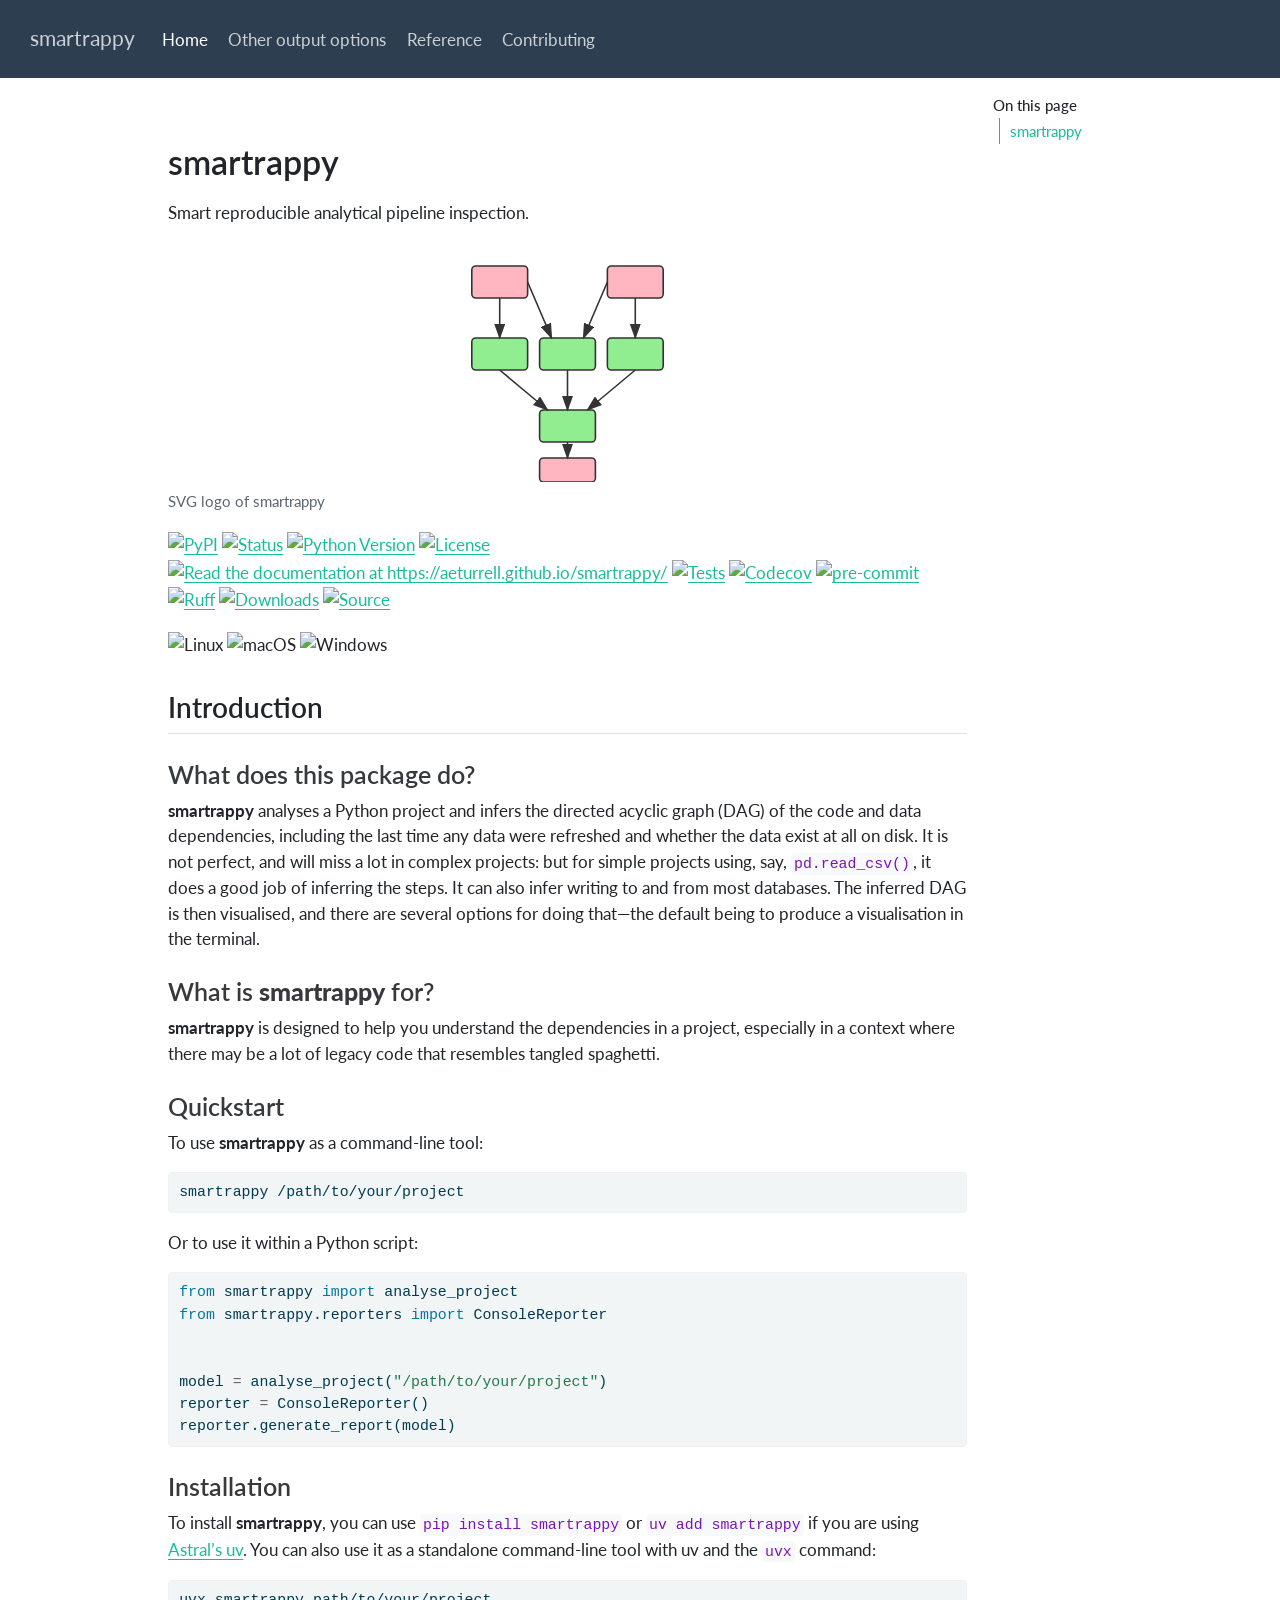
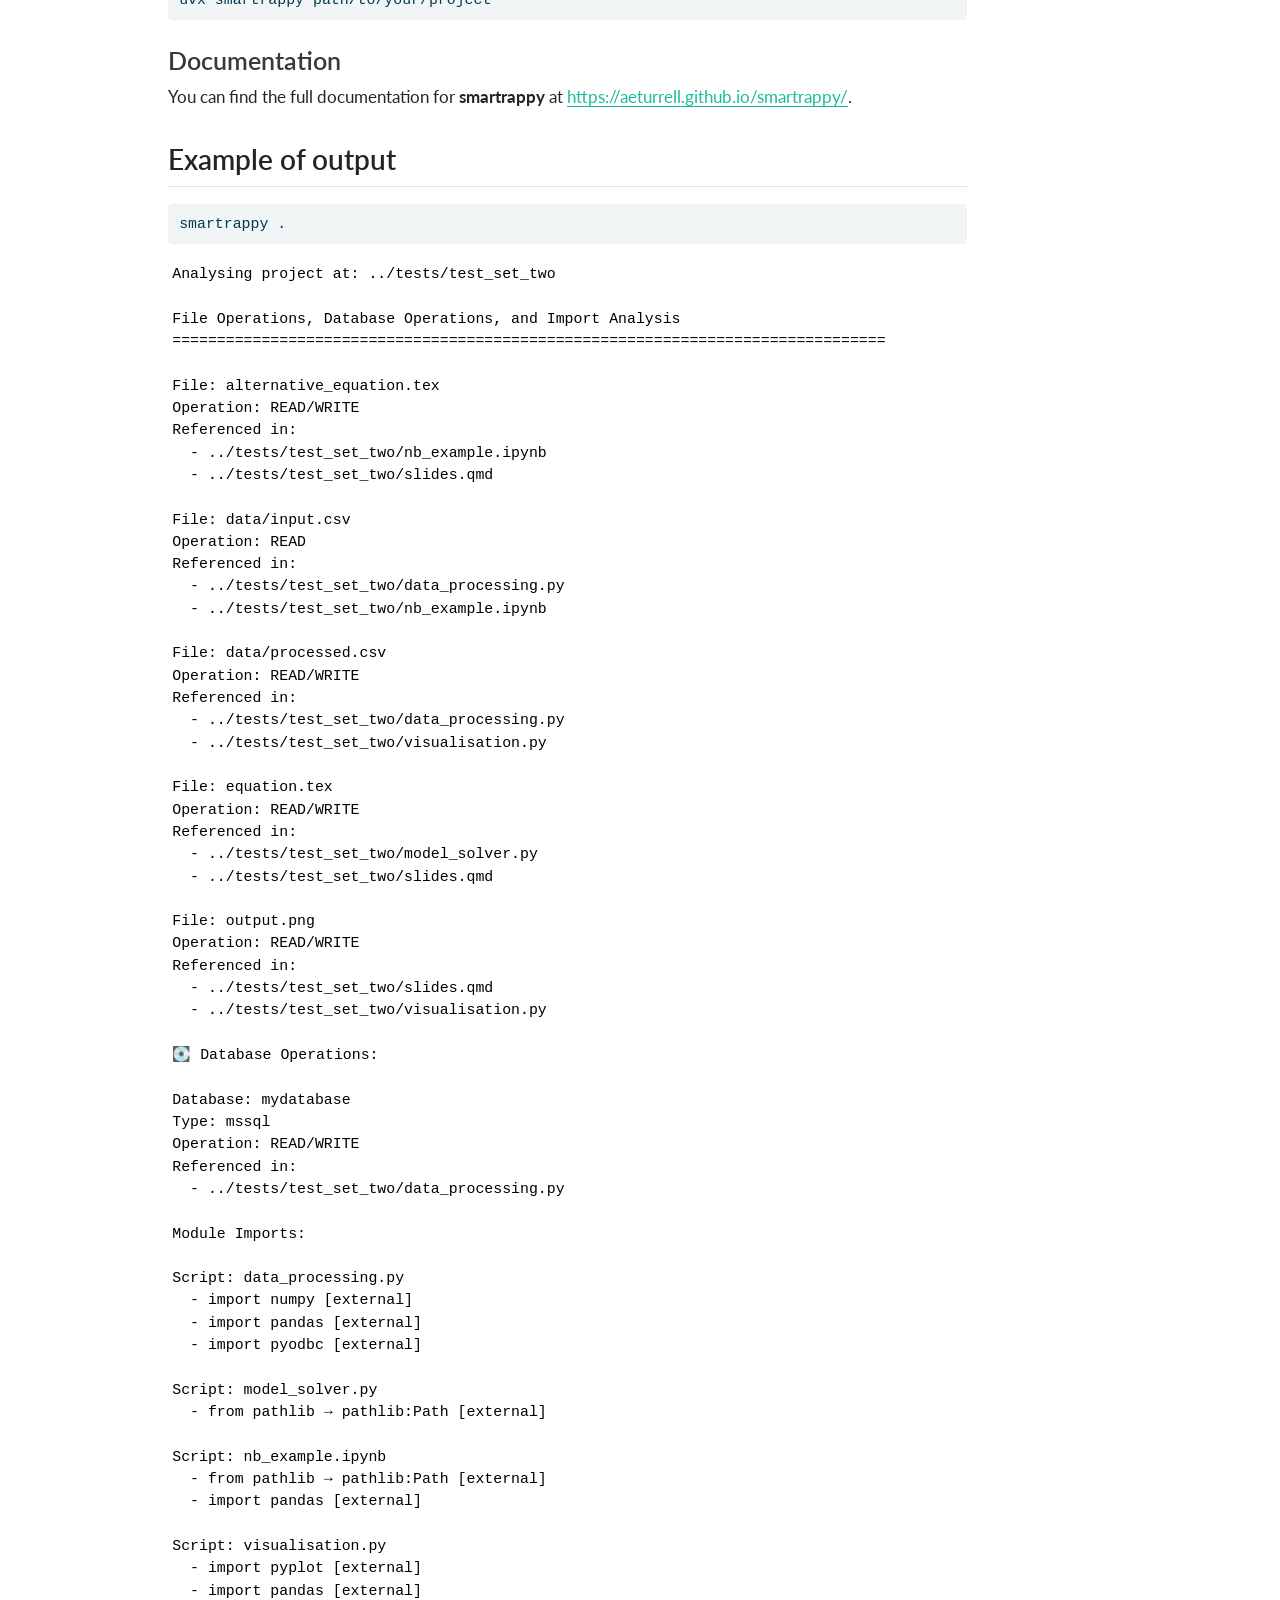
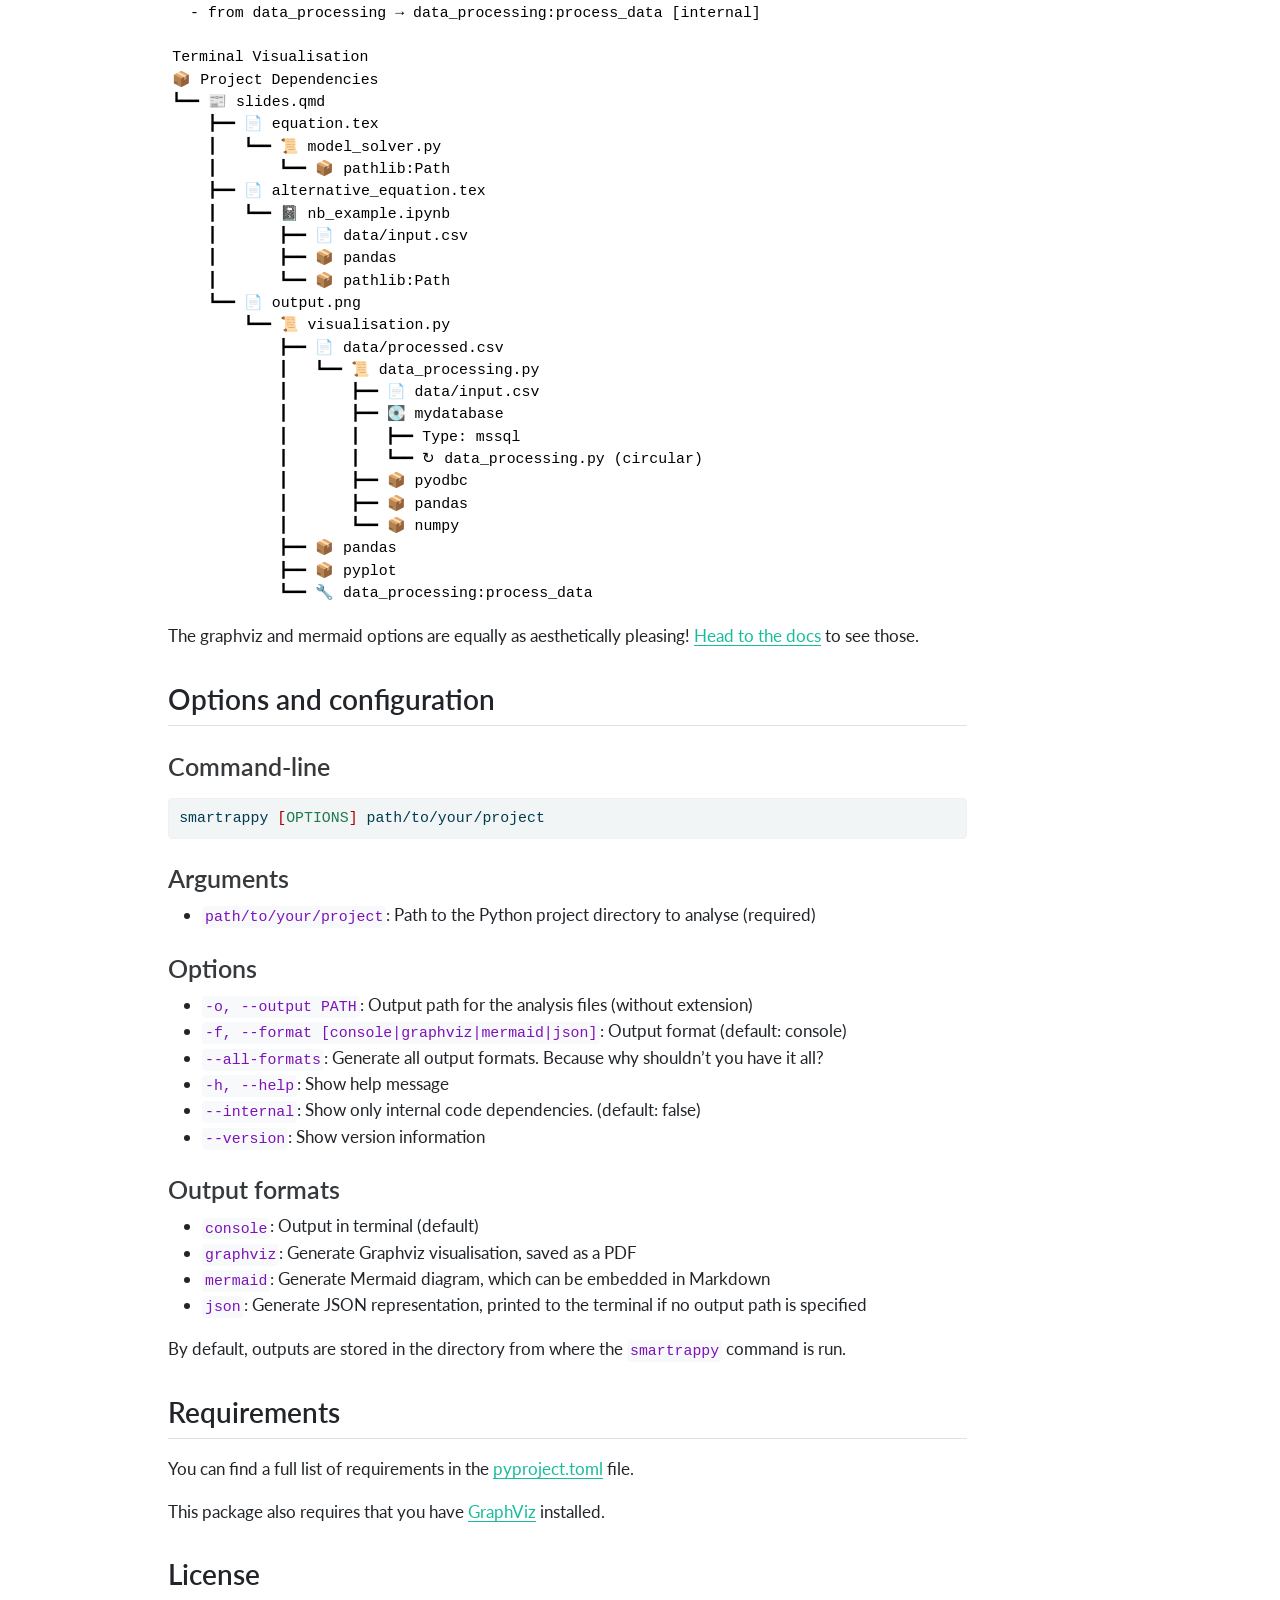
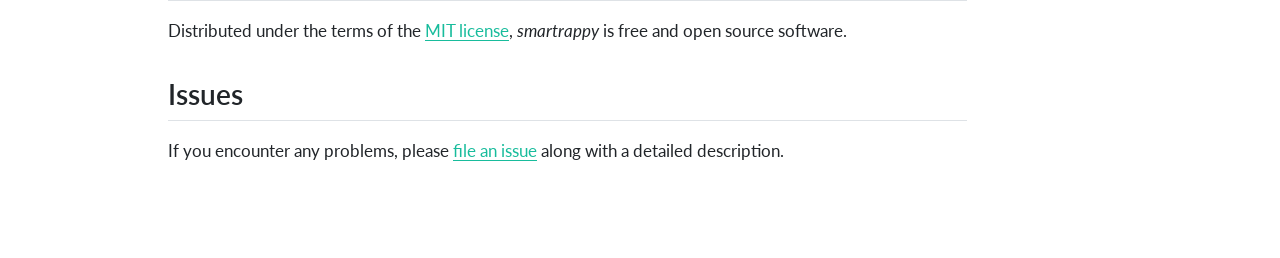
==== commit d04e69d2: "Built site for gh-pages" ====
--- a/index.html
+++ b/index.html
@@ -2,7 +2,7 @@
 <html xmlns="http://www.w3.org/1999/xhtml" lang="en" xml:lang="en"><head>
 
 <meta charset="utf-8">
-<meta name="generator" content="quarto-1.8.24">
+<meta name="generator" content="quarto-1.6.39">
 
 <meta name="viewport" content="width=device-width, initial-scale=1.0, user-scalable=yes">
 
@@ -21,9 +21,8 @@
   vertical-align: middle;
 }
 /* CSS for syntax highlighting */
-html { -webkit-text-size-adjust: 100%; }
 pre > code.sourceCode { white-space: pre; position: relative; }
-pre > code.sourceCode > span { display: inline-block; line-height: 1.25; }
+pre > code.sourceCode > span { line-height: 1.25; }
 pre > code.sourceCode > span:empty { height: 1.2em; }
 .sourceCode { overflow: visible; }
 code.sourceCode > span { color: inherit; text-decoration: inherit; }
@@ -34,7 +33,7 @@
 }
 @media print {
 pre > code.sourceCode { white-space: pre-wrap; }
-pre > code.sourceCode > span { text-indent: -5em; padding-left: 5em; }
+pre > code.sourceCode > span { display: inline-block; text-indent: -5em; padding-left: 5em; }
 }
 pre.numberSource code
   { counter-reset: source-line 0; }
@@ -66,17 +65,15 @@
 <script src="site_libs/quarto-search/quarto-search.js"></script>
 <meta name="quarto:offset" content="./">
 <link href="./favicon.png" rel="icon" type="image/png">
-<script src="site_libs/quarto-html/quarto.js" type="module"></script>
-<script src="site_libs/quarto-html/tabsets/tabsets.js" type="module"></script>
-<script src="site_libs/quarto-html/axe/axe-check.js" type="module"></script>
+<script src="site_libs/quarto-html/quarto.js"></script>
 <script src="site_libs/quarto-html/popper.min.js"></script>
 <script src="site_libs/quarto-html/tippy.umd.min.js"></script>
 <script src="site_libs/quarto-html/anchor.min.js"></script>
 <link href="site_libs/quarto-html/tippy.css" rel="stylesheet">
-<link href="site_libs/quarto-html/quarto-syntax-highlighting-dc55a5b9e770e841cd82e46aadbfb9b0.css" rel="stylesheet" id="quarto-text-highlighting-styles">
+<link href="site_libs/quarto-html/quarto-syntax-highlighting-e26003cea8cd680ca0c55a263523d882.css" rel="stylesheet" id="quarto-text-highlighting-styles">
 <script src="site_libs/bootstrap/bootstrap.min.js"></script>
 <link href="site_libs/bootstrap/bootstrap-icons.css" rel="stylesheet">
-<link href="site_libs/bootstrap/bootstrap-f93c2b1f3f0577f377aefa4848a86a36.min.css" rel="stylesheet" append-hash="true" id="quarto-bootstrap" data-mode="light">
+<link href="site_libs/bootstrap/bootstrap-c1ef1f14acc610acb7f84b3726103d52.min.css" rel="stylesheet" append-hash="true" id="quarto-bootstrap" data-mode="light">
 <script id="quarto-search-options" type="application/json">{
   "location": "navbar",
   "copy-button": false,
@@ -113,15 +110,13 @@
 <meta name="twitter:card" content="summary_large_image">
 </head>
 
-<body class="nav-fixed quarto-light">
+<body class="nav-fixed">
 
 <div id="quarto-search-results"></div>
   <header id="quarto-header" class="headroom fixed-top">
     <nav class="navbar navbar-expand-lg " data-bs-theme="dark">
       <div class="navbar-container container-fluid">
       <div class="navbar-brand-container mx-auto">
-    <a href="./index.html" class="navbar-brand navbar-brand-logo">
-    </a>
     <a class="navbar-brand" href="./index.html">
     <span class="navbar-title">smartrappy</span>
     </a>
@@ -219,20 +214,20 @@
 <section id="quickstart" class="level3">
 <h3 class="anchored" data-anchor-id="quickstart">Quickstart</h3>
 <p>To use <strong>smartrappy</strong> as a command-line tool:</p>
-<div class="code-copy-outer-scaffold"><div class="sourceCode" id="cb1"><pre class="sourceCode bash code-with-copy"><code class="sourceCode bash"><span id="cb1-1"><a href="#cb1-1" aria-hidden="true" tabindex="-1"></a><span class="ex">smartrappy</span> /path/to/your/project</span></code></pre></div><button title="Copy to Clipboard" class="code-copy-button"><i class="bi"></i></button></div>
+<div class="sourceCode" id="cb1"><pre class="sourceCode bash code-with-copy"><code class="sourceCode bash"><span id="cb1-1"><a href="#cb1-1" aria-hidden="true" tabindex="-1"></a><span class="ex">smartrappy</span> /path/to/your/project</span></code><button title="Copy to Clipboard" class="code-copy-button"><i class="bi"></i></button></pre></div>
 <p>Or to use it within a Python script:</p>
-<div class="code-copy-outer-scaffold"><div class="sourceCode" id="cb2"><pre class="sourceCode python code-with-copy"><code class="sourceCode python"><span id="cb2-1"><a href="#cb2-1" aria-hidden="true" tabindex="-1"></a><span class="im">from</span> smartrappy <span class="im">import</span> analyse_project</span>
+<div class="sourceCode" id="cb2"><pre class="sourceCode python code-with-copy"><code class="sourceCode python"><span id="cb2-1"><a href="#cb2-1" aria-hidden="true" tabindex="-1"></a><span class="im">from</span> smartrappy <span class="im">import</span> analyse_project</span>
 <span id="cb2-2"><a href="#cb2-2" aria-hidden="true" tabindex="-1"></a><span class="im">from</span> smartrappy.reporters <span class="im">import</span> ConsoleReporter</span>
 <span id="cb2-3"><a href="#cb2-3" aria-hidden="true" tabindex="-1"></a></span>
 <span id="cb2-4"><a href="#cb2-4" aria-hidden="true" tabindex="-1"></a></span>
 <span id="cb2-5"><a href="#cb2-5" aria-hidden="true" tabindex="-1"></a>model <span class="op">=</span> analyse_project(<span class="st">"/path/to/your/project"</span>)</span>
 <span id="cb2-6"><a href="#cb2-6" aria-hidden="true" tabindex="-1"></a>reporter <span class="op">=</span> ConsoleReporter()</span>
-<span id="cb2-7"><a href="#cb2-7" aria-hidden="true" tabindex="-1"></a>reporter.generate_report(model)</span></code></pre></div><button title="Copy to Clipboard" class="code-copy-button"><i class="bi"></i></button></div>
+<span id="cb2-7"><a href="#cb2-7" aria-hidden="true" tabindex="-1"></a>reporter.generate_report(model)</span></code><button title="Copy to Clipboard" class="code-copy-button"><i class="bi"></i></button></pre></div>
 </section>
 <section id="installation" class="level3">
 <h3 class="anchored" data-anchor-id="installation">Installation</h3>
 <p>To install <strong>smartrappy</strong>, you can use <code>pip install smartrappy</code> or <code>uv add smartrappy</code> if you are using <a href="https://docs.astral.sh/uv/">Astral’s uv</a>. You can also use it as a standalone command-line tool with uv and the <code>uvx</code> command:</p>
-<div class="code-copy-outer-scaffold"><div class="sourceCode" id="cb3"><pre class="sourceCode bash code-with-copy"><code class="sourceCode bash"><span id="cb3-1"><a href="#cb3-1" aria-hidden="true" tabindex="-1"></a><span class="ex">uvx</span> smartrappy path/to/your/project</span></code></pre></div><button title="Copy to Clipboard" class="code-copy-button"><i class="bi"></i></button></div>
+<div class="sourceCode" id="cb3"><pre class="sourceCode bash code-with-copy"><code class="sourceCode bash"><span id="cb3-1"><a href="#cb3-1" aria-hidden="true" tabindex="-1"></a><span class="ex">uvx</span> smartrappy path/to/your/project</span></code><button title="Copy to Clipboard" class="code-copy-button"><i class="bi"></i></button></pre></div>
 </section>
 <section id="documentation" class="level3">
 <h3 class="anchored" data-anchor-id="documentation">Documentation</h3>
@@ -241,189 +236,96 @@
 </section>
 <section id="example-of-output" class="level2">
 <h2 class="anchored" data-anchor-id="example-of-output">Example of output</h2>
-<div class="code-copy-outer-scaffold"><div class="sourceCode" id="cb4"><pre class="sourceCode bash code-with-copy"><code class="sourceCode bash"><span id="cb4-1"><a href="#cb4-1" aria-hidden="true" tabindex="-1"></a><span class="ex">smartrappy</span> .</span></code></pre></div><button title="Copy to Clipboard" class="code-copy-button"><i class="bi"></i></button></div>
+<div class="sourceCode" id="cb4"><pre class="sourceCode bash code-with-copy"><code class="sourceCode bash"><span id="cb4-1"><a href="#cb4-1" aria-hidden="true" tabindex="-1"></a><span class="ex">smartrappy</span> .</span></code><button title="Copy to Clipboard" class="code-copy-button"><i class="bi"></i></button></pre></div>
 <div id="cell-4" class="cell" data-execution_count="1">
 <div class="cell-output cell-output-stdout">
-<div class="ansi-escaped-output">
-<pre>Analysing project at: ../tests/test_set_two
-
-&lt;unknown&gt;:5: SyntaxWarning: invalid escape sequence '\d'
-
-&lt;unknown&gt;:3: SyntaxWarning: invalid escape sequence '\d'
-
-
-
-<span class="ansi-cyan-fg ansi-bold">File Operations, Database Operations, and Import Analysis</span>
-
+<pre><code>Analysing project at: ../tests/test_set_two
+
+File Operations, Database Operations, and Import Analysis
 ================================================================================
 
-
-
-<span class="ansi-bold">File:</span> alternative_equation.tex
-
-<span class="ansi-bold">Operation:</span> READ/WRITE
-
-<span class="ansi-bold">Referenced in:</span>
-
-  - ..<span class="ansi-magenta-fg">/tests/test_set_two/</span><span class="ansi-bright-magenta-fg">nb_example.ipynb</span>
-
-  - ..<span class="ansi-magenta-fg">/tests/test_set_two/</span><span class="ansi-bright-magenta-fg">slides.qmd</span>
-
-
-
-<span class="ansi-bold">File:</span> data/input.csv
-
-<span class="ansi-bold">Operation:</span> READ
-
-<span class="ansi-bold">Referenced in:</span>
-
-  - ..<span class="ansi-magenta-fg">/tests/test_set_two/</span><span class="ansi-bright-magenta-fg">data_processing.py</span>
-
-  - ..<span class="ansi-magenta-fg">/tests/test_set_two/</span><span class="ansi-bright-magenta-fg">nb_example.ipynb</span>
-
-
-
-<span class="ansi-bold">File:</span> data/processed.csv
-
-<span class="ansi-bold">Operation:</span> READ/WRITE
-
-<span class="ansi-bold">Referenced in:</span>
-
-  - ..<span class="ansi-magenta-fg">/tests/test_set_two/</span><span class="ansi-bright-magenta-fg">data_processing.py</span>
-
-  - ..<span class="ansi-magenta-fg">/tests/test_set_two/</span><span class="ansi-bright-magenta-fg">visualisation.py</span>
-
-
-
-<span class="ansi-bold">File:</span> equation.tex
-
-<span class="ansi-bold">Operation:</span> READ/WRITE
-
-<span class="ansi-bold">Referenced in:</span>
-
-  - ..<span class="ansi-magenta-fg">/tests/test_set_two/</span><span class="ansi-bright-magenta-fg">model_solver.py</span>
-
-  - ..<span class="ansi-magenta-fg">/tests/test_set_two/</span><span class="ansi-bright-magenta-fg">slides.qmd</span>
-
-
-
-<span class="ansi-bold">File:</span> output.png
-
-<span class="ansi-bold">Operation:</span> READ/WRITE
-
-<span class="ansi-bold">Referenced in:</span>
-
-  - ..<span class="ansi-magenta-fg">/tests/test_set_two/</span><span class="ansi-bright-magenta-fg">slides.qmd</span>
-
-  - ..<span class="ansi-magenta-fg">/tests/test_set_two/</span><span class="ansi-bright-magenta-fg">visualisation.py</span>
-
-
-
-<span style="font-weight:bold;color:rgb(175,0,255)">💽 Database Operations:</span>
-
-
-
-<span class="ansi-bold">Database:</span> mydatabase
-
-<span class="ansi-bold">Type:</span> mssql
-
-<span class="ansi-bold">Operation:</span> READ/WRITE
-
-<span class="ansi-bold">Referenced in:</span>
-
-  - ..<span class="ansi-magenta-fg">/tests/test_set_two/</span><span class="ansi-bright-magenta-fg">data_processing.py</span>
-
-
-
-<span class="ansi-bold">Module Imports:</span>
-
-
-
-<span class="ansi-bold">Script:</span> data_processing.py
-
-  - import numpy <span class="ansi-bold">[</span><span class="ansi-red-fg">external</span><span class="ansi-bold">]</span>
-
-  - import pandas <span class="ansi-bold">[</span><span class="ansi-red-fg">external</span><span class="ansi-bold">]</span>
-
-  - import pyodbc <span class="ansi-bold">[</span><span class="ansi-red-fg">external</span><span class="ansi-bold">]</span>
-
-
-
-<span class="ansi-bold">Script:</span> model_solver.py
-
-  - from pathlib → pathlib:Path <span class="ansi-bold">[</span><span class="ansi-red-fg">external</span><span class="ansi-bold">]</span>
-
-
-
-<span class="ansi-bold">Script:</span> nb_example.ipynb
-
-  - from pathlib → pathlib:Path <span class="ansi-bold">[</span><span class="ansi-red-fg">external</span><span class="ansi-bold">]</span>
-
-  - import pandas <span class="ansi-bold">[</span><span class="ansi-red-fg">external</span><span class="ansi-bold">]</span>
-
-
-
-<span class="ansi-bold">Script:</span> visualisation.py
-
-  - import pyplot <span class="ansi-bold">[</span><span class="ansi-red-fg">external</span><span class="ansi-bold">]</span>
-
-  - import pandas <span class="ansi-bold">[</span><span class="ansi-red-fg">external</span><span class="ansi-bold">]</span>
-
-  - from data_processing → data_processing:process_data <span class="ansi-bold">[</span><span class="ansi-blue-fg">internal</span><span class="ansi-bold">]</span>
-
-
-
-<span class="ansi-cyan-fg ansi-bold">Terminal Visualisation</span>
-
+File: alternative_equation.tex
+Operation: READ/WRITE
+Referenced in:
+  - ../tests/test_set_two/nb_example.ipynb
+  - ../tests/test_set_two/slides.qmd
+
+File: data/input.csv
+Operation: READ
+Referenced in:
+  - ../tests/test_set_two/data_processing.py
+  - ../tests/test_set_two/nb_example.ipynb
+
+File: data/processed.csv
+Operation: READ/WRITE
+Referenced in:
+  - ../tests/test_set_two/data_processing.py
+  - ../tests/test_set_two/visualisation.py
+
+File: equation.tex
+Operation: READ/WRITE
+Referenced in:
+  - ../tests/test_set_two/model_solver.py
+  - ../tests/test_set_two/slides.qmd
+
+File: output.png
+Operation: READ/WRITE
+Referenced in:
+  - ../tests/test_set_two/slides.qmd
+  - ../tests/test_set_two/visualisation.py
+
+💽 Database Operations:
+
+Database: mydatabase
+Type: mssql
+Operation: READ/WRITE
+Referenced in:
+  - ../tests/test_set_two/data_processing.py
+
+Module Imports:
+
+Script: data_processing.py
+  - import numpy [external]
+  - import pandas [external]
+  - import pyodbc [external]
+
+Script: model_solver.py
+  - from pathlib → pathlib:Path [external]
+
+Script: nb_example.ipynb
+  - from pathlib → pathlib:Path [external]
+  - import pandas [external]
+
+Script: visualisation.py
+  - import pyplot [external]
+  - import pandas [external]
+  - from data_processing → data_processing:process_data [internal]
+
+Terminal Visualisation
 📦 Project Dependencies
-
-<span class="ansi-cyan-fg">┗━━ </span><span class="ansi-cyan-fg">📰 slides.qmd</span>
-
-<span class="ansi-cyan-fg">    </span><span class="ansi-cyan-fg">┣━━ </span><span class="ansi-magenta-fg">📄 alternative_equation.tex</span>
-
-<span class="ansi-cyan-fg">    </span><span class="ansi-cyan-fg">┃   </span><span class="ansi-cyan-fg">┗━━ </span><span class="ansi-yellow-fg">📓 nb_example.ipynb</span>
-
-<span class="ansi-cyan-fg">    </span><span class="ansi-cyan-fg">┃   </span><span class="ansi-cyan-fg">    </span><span class="ansi-cyan-fg">┣━━ </span><span class="ansi-magenta-fg">📄 data/input.csv</span>
-
-<span class="ansi-cyan-fg">    </span><span class="ansi-cyan-fg">┃   </span><span class="ansi-cyan-fg">    </span><span class="ansi-cyan-fg">┣━━ </span><span class="ansi-red-fg">📦 pathlib:Path</span>
-
-<span class="ansi-cyan-fg">    </span><span class="ansi-cyan-fg">┃   </span><span class="ansi-cyan-fg">    </span><span class="ansi-cyan-fg">┗━━ </span><span class="ansi-red-fg">📦 pandas</span>
-
-<span class="ansi-cyan-fg">    </span><span class="ansi-cyan-fg">┣━━ </span><span class="ansi-magenta-fg">📄 output.png</span>
-
-<span class="ansi-cyan-fg">    </span><span class="ansi-cyan-fg">┃   </span><span class="ansi-cyan-fg">┗━━ </span><span class="ansi-green-fg">📜 visualisation.py</span>
-
-<span class="ansi-cyan-fg">    </span><span class="ansi-cyan-fg">┃   </span><span class="ansi-cyan-fg">    </span><span class="ansi-cyan-fg">┣━━ </span><span class="ansi-magenta-fg">📄 data/processed.csv</span>
-
-<span class="ansi-cyan-fg">    </span><span class="ansi-cyan-fg">┃   </span><span class="ansi-cyan-fg">    </span><span class="ansi-cyan-fg">┃   </span><span class="ansi-cyan-fg">┗━━ </span><span class="ansi-green-fg">📜 data_processing.py</span>
-
-<span class="ansi-cyan-fg">    </span><span class="ansi-cyan-fg">┃   </span><span class="ansi-cyan-fg">    </span><span class="ansi-cyan-fg">┃   </span><span class="ansi-cyan-fg">    </span><span class="ansi-cyan-fg">┣━━ </span><span class="ansi-magenta-fg">📄 data/input.csv</span>
-
-<span class="ansi-cyan-fg">    </span><span class="ansi-cyan-fg">┃   </span><span class="ansi-cyan-fg">    </span><span class="ansi-cyan-fg">┃   </span><span class="ansi-cyan-fg">    </span><span class="ansi-cyan-fg">┣━━ </span><span style="color:rgb(175,0,255)">💽 mydatabase</span>
-
-<span class="ansi-cyan-fg">    </span><span class="ansi-cyan-fg">┃   </span><span class="ansi-cyan-fg">    </span><span class="ansi-cyan-fg">┃   </span><span class="ansi-cyan-fg">    </span><span class="ansi-cyan-fg">┃   </span><span class="ansi-cyan-fg">┣━━ </span><span style="color:rgb(175,0,255)">Type: mssql</span>
-
-<span class="ansi-cyan-fg">    </span><span class="ansi-cyan-fg">┃   </span><span class="ansi-cyan-fg">    </span><span class="ansi-cyan-fg">┃   </span><span class="ansi-cyan-fg">    </span><span class="ansi-cyan-fg">┃   </span><span class="ansi-cyan-fg">┗━━ </span><span class="ansi-yellow-fg">↻ data_processing.py (circular)</span>
-
-<span class="ansi-cyan-fg">    </span><span class="ansi-cyan-fg">┃   </span><span class="ansi-cyan-fg">    </span><span class="ansi-cyan-fg">┃   </span><span class="ansi-cyan-fg">    </span><span class="ansi-cyan-fg">┣━━ </span><span class="ansi-red-fg">📦 pyodbc</span>
-
-<span class="ansi-cyan-fg">    </span><span class="ansi-cyan-fg">┃   </span><span class="ansi-cyan-fg">    </span><span class="ansi-cyan-fg">┃   </span><span class="ansi-cyan-fg">    </span><span class="ansi-cyan-fg">┣━━ </span><span class="ansi-red-fg">📦 pandas</span>
-
-<span class="ansi-cyan-fg">    </span><span class="ansi-cyan-fg">┃   </span><span class="ansi-cyan-fg">    </span><span class="ansi-cyan-fg">┃   </span><span class="ansi-cyan-fg">    </span><span class="ansi-cyan-fg">┗━━ </span><span class="ansi-red-fg">📦 numpy</span>
-
-<span class="ansi-cyan-fg">    </span><span class="ansi-cyan-fg">┃   </span><span class="ansi-cyan-fg">    </span><span class="ansi-cyan-fg">┣━━ </span><span class="ansi-red-fg">📦 pandas</span>
-
-<span class="ansi-cyan-fg">    </span><span class="ansi-cyan-fg">┃   </span><span class="ansi-cyan-fg">    </span><span class="ansi-cyan-fg">┣━━ </span><span class="ansi-red-fg">📦 pyplot</span>
-
-<span class="ansi-cyan-fg">    </span><span class="ansi-cyan-fg">┃   </span><span class="ansi-cyan-fg">    </span><span class="ansi-cyan-fg">┗━━ </span><span class="ansi-blue-fg">🔧 data_processing:process_data</span>
-
-<span class="ansi-cyan-fg">    </span><span class="ansi-cyan-fg">┗━━ </span><span class="ansi-magenta-fg">📄 equation.tex</span>
-
-<span class="ansi-cyan-fg">    </span><span class="ansi-cyan-fg">    </span><span class="ansi-cyan-fg">┗━━ </span><span class="ansi-green-fg">📜 model_solver.py</span>
-
-<span class="ansi-cyan-fg">    </span><span class="ansi-cyan-fg">    </span><span class="ansi-cyan-fg">    </span><span class="ansi-cyan-fg">┗━━ </span><span class="ansi-red-fg">📦 pathlib:Path</span>
-</pre>
-</div>
+┗━━ 📰 slides.qmd
+    ┣━━ 📄 equation.tex
+    ┃   ┗━━ 📜 model_solver.py
+    ┃       ┗━━ 📦 pathlib:Path
+    ┣━━ 📄 alternative_equation.tex
+    ┃   ┗━━ 📓 nb_example.ipynb
+    ┃       ┣━━ 📄 data/input.csv
+    ┃       ┣━━ 📦 pandas
+    ┃       ┗━━ 📦 pathlib:Path
+    ┗━━ 📄 output.png
+        ┗━━ 📜 visualisation.py
+            ┣━━ 📄 data/processed.csv
+            ┃   ┗━━ 📜 data_processing.py
+            ┃       ┣━━ 📄 data/input.csv
+            ┃       ┣━━ 💽 mydatabase
+            ┃       ┃   ┣━━ Type: mssql
+            ┃       ┃   ┗━━ ↻ data_processing.py (circular)
+            ┃       ┣━━ 📦 pyodbc
+            ┃       ┣━━ 📦 pandas
+            ┃       ┗━━ 📦 numpy
+            ┣━━ 📦 pandas
+            ┣━━ 📦 pyplot
+            ┗━━ 🔧 data_processing:process_data</code></pre>
 </div>
 </div>
 <p>The graphviz and mermaid options are equally as aesthetically pleasing! <a href="https://aeturrell.github.io/smartrappy/output_options.html">Head to the docs</a> to see those.</p>
@@ -432,7 +334,7 @@
 <h2 class="anchored" data-anchor-id="options-and-configuration">Options and configuration</h2>
 <section id="command-line" class="level3">
 <h3 class="anchored" data-anchor-id="command-line">Command-line</h3>
-<div class="code-copy-outer-scaffold"><div class="sourceCode" id="cb5"><pre class="sourceCode bash code-with-copy"><code class="sourceCode bash"><span id="cb5-1"><a href="#cb5-1" aria-hidden="true" tabindex="-1"></a><span class="ex">smartrappy</span> <span class="pp">[</span><span class="ss">OPTIONS</span><span class="pp">]</span> path/to/your/project</span></code></pre></div><button title="Copy to Clipboard" class="code-copy-button"><i class="bi"></i></button></div>
+<div class="sourceCode" id="cb6"><pre class="sourceCode bash code-with-copy"><code class="sourceCode bash"><span id="cb6-1"><a href="#cb6-1" aria-hidden="true" tabindex="-1"></a><span class="ex">smartrappy</span> <span class="pp">[</span><span class="ss">OPTIONS</span><span class="pp">]</span> path/to/your/project</span></code><button title="Copy to Clipboard" class="code-copy-button"><i class="bi"></i></button></pre></div>
 </section>
 <section id="arguments" class="level3">
 <h3 class="anchored" data-anchor-id="arguments">Arguments</h3>
@@ -481,243 +383,236 @@
 
 </main> <!-- /main -->
 <script id="quarto-html-after-body" type="application/javascript">
-  window.document.addEventListener("DOMContentLoaded", function (event) {
-    const icon = "";
-    const anchorJS = new window.AnchorJS();
-    anchorJS.options = {
-      placement: 'right',
-      icon: icon
-    };
-    anchorJS.add('.anchored');
-    const isCodeAnnotation = (el) => {
-      for (const clz of el.classList) {
-        if (clz.startsWith('code-annotation-')) {                     
-          return true;
-        }
-      }
-      return false;
-    }
-    const onCopySuccess = function(e) {
-      // button target
-      const button = e.trigger;
-      // don't keep focus
-      button.blur();
-      // flash "checked"
-      button.classList.add('code-copy-button-checked');
-      var currentTitle = button.getAttribute("title");
-      button.setAttribute("title", "Copied!");
-      let tooltip;
-      if (window.bootstrap) {
-        button.setAttribute("data-bs-toggle", "tooltip");
-        button.setAttribute("data-bs-placement", "left");
-        button.setAttribute("data-bs-title", "Copied!");
-        tooltip = new bootstrap.Tooltip(button, 
-          { trigger: "manual", 
-            customClass: "code-copy-button-tooltip",
-            offset: [0, -8]});
-        tooltip.show();    
-      }
-      setTimeout(function() {
-        if (tooltip) {
-          tooltip.hide();
-          button.removeAttribute("data-bs-title");
-          button.removeAttribute("data-bs-toggle");
-          button.removeAttribute("data-bs-placement");
-        }
-        button.setAttribute("title", currentTitle);
-        button.classList.remove('code-copy-button-checked');
-      }, 1000);
-      // clear code selection
-      e.clearSelection();
-    }
-    const getTextToCopy = function(trigger) {
-      const outerScaffold = trigger.parentElement.cloneNode(true);
-      const codeEl = outerScaffold.querySelector('code');
+window.document.addEventListener("DOMContentLoaded", function (event) {
+  const toggleBodyColorMode = (bsSheetEl) => {
+    const mode = bsSheetEl.getAttribute("data-mode");
+    const bodyEl = window.document.querySelector("body");
+    if (mode === "dark") {
+      bodyEl.classList.add("quarto-dark");
+      bodyEl.classList.remove("quarto-light");
+    } else {
+      bodyEl.classList.add("quarto-light");
+      bodyEl.classList.remove("quarto-dark");
+    }
+  }
+  const toggleBodyColorPrimary = () => {
+    const bsSheetEl = window.document.querySelector("link#quarto-bootstrap");
+    if (bsSheetEl) {
+      toggleBodyColorMode(bsSheetEl);
+    }
+  }
+  toggleBodyColorPrimary();  
+  const icon = "";
+  const anchorJS = new window.AnchorJS();
+  anchorJS.options = {
+    placement: 'right',
+    icon: icon
+  };
+  anchorJS.add('.anchored');
+  const isCodeAnnotation = (el) => {
+    for (const clz of el.classList) {
+      if (clz.startsWith('code-annotation-')) {                     
+        return true;
+      }
+    }
+    return false;
+  }
+  const onCopySuccess = function(e) {
+    // button target
+    const button = e.trigger;
+    // don't keep focus
+    button.blur();
+    // flash "checked"
+    button.classList.add('code-copy-button-checked');
+    var currentTitle = button.getAttribute("title");
+    button.setAttribute("title", "Copied!");
+    let tooltip;
+    if (window.bootstrap) {
+      button.setAttribute("data-bs-toggle", "tooltip");
+      button.setAttribute("data-bs-placement", "left");
+      button.setAttribute("data-bs-title", "Copied!");
+      tooltip = new bootstrap.Tooltip(button, 
+        { trigger: "manual", 
+          customClass: "code-copy-button-tooltip",
+          offset: [0, -8]});
+      tooltip.show();    
+    }
+    setTimeout(function() {
+      if (tooltip) {
+        tooltip.hide();
+        button.removeAttribute("data-bs-title");
+        button.removeAttribute("data-bs-toggle");
+        button.removeAttribute("data-bs-placement");
+      }
+      button.setAttribute("title", currentTitle);
+      button.classList.remove('code-copy-button-checked');
+    }, 1000);
+    // clear code selection
+    e.clearSelection();
+  }
+  const getTextToCopy = function(trigger) {
+      const codeEl = trigger.previousElementSibling.cloneNode(true);
       for (const childEl of codeEl.children) {
         if (isCodeAnnotation(childEl)) {
           childEl.remove();
         }
       }
       return codeEl.innerText;
-    }
-    const clipboard = new window.ClipboardJS('.code-copy-button:not([data-in-quarto-modal])', {
-      text: getTextToCopy
+  }
+  const clipboard = new window.ClipboardJS('.code-copy-button:not([data-in-quarto-modal])', {
+    text: getTextToCopy
+  });
+  clipboard.on('success', onCopySuccess);
+  if (window.document.getElementById('quarto-embedded-source-code-modal')) {
+    const clipboardModal = new window.ClipboardJS('.code-copy-button[data-in-quarto-modal]', {
+      text: getTextToCopy,
+      container: window.document.getElementById('quarto-embedded-source-code-modal')
     });
-    clipboard.on('success', onCopySuccess);
-    if (window.document.getElementById('quarto-embedded-source-code-modal')) {
-      const clipboardModal = new window.ClipboardJS('.code-copy-button[data-in-quarto-modal]', {
-        text: getTextToCopy,
-        container: window.document.getElementById('quarto-embedded-source-code-modal')
-      });
-      clipboardModal.on('success', onCopySuccess);
-    }
-      var localhostRegex = new RegExp(/^(?:http|https):\/\/localhost\:?[0-9]*\//);
-      var mailtoRegex = new RegExp(/^mailto:/);
-        var filterRegex = new RegExp('/' + window.location.host + '/');
-      var isInternal = (href) => {
-          return filterRegex.test(href) || localhostRegex.test(href) || mailtoRegex.test(href);
-      }
-      // Inspect non-navigation links and adorn them if external
-     var links = window.document.querySelectorAll('a[href]:not(.nav-link):not(.navbar-brand):not(.toc-action):not(.sidebar-link):not(.sidebar-item-toggle):not(.pagination-link):not(.no-external):not([aria-hidden]):not(.dropdown-item):not(.quarto-navigation-tool):not(.about-link)');
-      for (var i=0; i<links.length; i++) {
-        const link = links[i];
-        if (!isInternal(link.href)) {
-          // undo the damage that might have been done by quarto-nav.js in the case of
-          // links that we want to consider external
-          if (link.dataset.originalHref !== undefined) {
-            link.href = link.dataset.originalHref;
+    clipboardModal.on('success', onCopySuccess);
+  }
+    var localhostRegex = new RegExp(/^(?:http|https):\/\/localhost\:?[0-9]*\//);
+    var mailtoRegex = new RegExp(/^mailto:/);
+      var filterRegex = new RegExp('/' + window.location.host + '/');
+    var isInternal = (href) => {
+        return filterRegex.test(href) || localhostRegex.test(href) || mailtoRegex.test(href);
+    }
+    // Inspect non-navigation links and adorn them if external
+ 	var links = window.document.querySelectorAll('a[href]:not(.nav-link):not(.navbar-brand):not(.toc-action):not(.sidebar-link):not(.sidebar-item-toggle):not(.pagination-link):not(.no-external):not([aria-hidden]):not(.dropdown-item):not(.quarto-navigation-tool):not(.about-link)');
+    for (var i=0; i<links.length; i++) {
+      const link = links[i];
+      if (!isInternal(link.href)) {
+        // undo the damage that might have been done by quarto-nav.js in the case of
+        // links that we want to consider external
+        if (link.dataset.originalHref !== undefined) {
+          link.href = link.dataset.originalHref;
+        }
+      }
+    }
+  function tippyHover(el, contentFn, onTriggerFn, onUntriggerFn) {
+    const config = {
+      allowHTML: true,
+      maxWidth: 500,
+      delay: 100,
+      arrow: false,
+      appendTo: function(el) {
+          return el.parentElement;
+      },
+      interactive: true,
+      interactiveBorder: 10,
+      theme: 'quarto',
+      placement: 'bottom-start',
+    };
+    if (contentFn) {
+      config.content = contentFn;
+    }
+    if (onTriggerFn) {
+      config.onTrigger = onTriggerFn;
+    }
+    if (onUntriggerFn) {
+      config.onUntrigger = onUntriggerFn;
+    }
+    window.tippy(el, config); 
+  }
+  const noterefs = window.document.querySelectorAll('a[role="doc-noteref"]');
+  for (var i=0; i<noterefs.length; i++) {
+    const ref = noterefs[i];
+    tippyHover(ref, function() {
+      // use id or data attribute instead here
+      let href = ref.getAttribute('data-footnote-href') || ref.getAttribute('href');
+      try { href = new URL(href).hash; } catch {}
+      const id = href.replace(/^#\/?/, "");
+      const note = window.document.getElementById(id);
+      if (note) {
+        return note.innerHTML;
+      } else {
+        return "";
+      }
+    });
+  }
+  const xrefs = window.document.querySelectorAll('a.quarto-xref');
+  const processXRef = (id, note) => {
+    // Strip column container classes
+    const stripColumnClz = (el) => {
+      el.classList.remove("page-full", "page-columns");
+      if (el.children) {
+        for (const child of el.children) {
+          stripColumnClz(child);
+        }
+      }
+    }
+    stripColumnClz(note)
+    if (id === null || id.startsWith('sec-')) {
+      // Special case sections, only their first couple elements
+      const container = document.createElement("div");
+      if (note.children && note.children.length > 2) {
+        container.appendChild(note.children[0].cloneNode(true));
+        for (let i = 1; i < note.children.length; i++) {
+          const child = note.children[i];
+          if (child.tagName === "P" && child.innerText === "") {
+            continue;
+          } else {
+            container.appendChild(child.cloneNode(true));
+            break;
           }
         }
-      }
-    function tippyHover(el, contentFn, onTriggerFn, onUntriggerFn) {
-      const config = {
-        allowHTML: true,
-        maxWidth: 500,
-        delay: 100,
-        arrow: false,
-        appendTo: function(el) {
-            return el.parentElement;
-        },
-        interactive: true,
-        interactiveBorder: 10,
-        theme: 'quarto',
-        placement: 'bottom-start',
-      };
-      if (contentFn) {
-        config.content = contentFn;
-      }
-      if (onTriggerFn) {
-        config.onTrigger = onTriggerFn;
-      }
-      if (onUntriggerFn) {
-        config.onUntrigger = onUntriggerFn;
-      }
-      window.tippy(el, config); 
-    }
-    const noterefs = window.document.querySelectorAll('a[role="doc-noteref"]');
-    for (var i=0; i<noterefs.length; i++) {
-      const ref = noterefs[i];
-      tippyHover(ref, function() {
-        // use id or data attribute instead here
-        let href = ref.getAttribute('data-footnote-href') || ref.getAttribute('href');
-        try { href = new URL(href).hash; } catch {}
-        const id = href.replace(/^#\/?/, "");
-        const note = window.document.getElementById(id);
-        if (note) {
-          return note.innerHTML;
-        } else {
-          return "";
-        }
-      });
-    }
-    const xrefs = window.document.querySelectorAll('a.quarto-xref');
-    const processXRef = (id, note) => {
-      // Strip column container classes
-      const stripColumnClz = (el) => {
-        el.classList.remove("page-full", "page-columns");
-        if (el.children) {
-          for (const child of el.children) {
-            stripColumnClz(child);
-          }
-        }
-      }
-      stripColumnClz(note)
-      if (id === null || id.startsWith('sec-')) {
-        // Special case sections, only their first couple elements
-        const container = document.createElement("div");
-        if (note.children && note.children.length > 2) {
-          container.appendChild(note.children[0].cloneNode(true));
-          for (let i = 1; i < note.children.length; i++) {
-            const child = note.children[i];
-            if (child.tagName === "P" && child.innerText === "") {
-              continue;
-            } else {
-              container.appendChild(child.cloneNode(true));
-              break;
-            }
-          }
-          if (window.Quarto?.typesetMath) {
-            window.Quarto.typesetMath(container);
-          }
-          return container.innerHTML
-        } else {
-          if (window.Quarto?.typesetMath) {
-            window.Quarto.typesetMath(note);
-          }
-          return note.innerHTML;
-        }
+        if (window.Quarto?.typesetMath) {
+          window.Quarto.typesetMath(container);
+        }
+        return container.innerHTML
       } else {
-        // Remove any anchor links if they are present
-        const anchorLink = note.querySelector('a.anchorjs-link');
-        if (anchorLink) {
-          anchorLink.remove();
-        }
         if (window.Quarto?.typesetMath) {
           window.Quarto.typesetMath(note);
         }
-        if (note.classList.contains("callout")) {
-          return note.outerHTML;
-        } else {
-          return note.innerHTML;
-        }
-      }
-    }
-    for (var i=0; i<xrefs.length; i++) {
-      const xref = xrefs[i];
-      tippyHover(xref, undefined, function(instance) {
-        instance.disable();
-        let url = xref.getAttribute('href');
-        let hash = undefined; 
-        if (url.startsWith('#')) {
-          hash = url;
-        } else {
-          try { hash = new URL(url).hash; } catch {}
-        }
-        if (hash) {
-          const id = hash.replace(/^#\/?/, "");
-          const note = window.document.getElementById(id);
-          if (note !== null) {
-            try {
-              const html = processXRef(id, note.cloneNode(true));
-              instance.setContent(html);
-            } finally {
-              instance.enable();
-              instance.show();
-            }
-          } else {
-            // See if we can fetch this
-            fetch(url.split('#')[0])
-            .then(res => res.text())
-            .then(html => {
-              const parser = new DOMParser();
-              const htmlDoc = parser.parseFromString(html, "text/html");
-              const note = htmlDoc.getElementById(id);
-              if (note !== null) {
-                const html = processXRef(id, note);
-                instance.setContent(html);
-              } 
-            }).finally(() => {
-              instance.enable();
-              instance.show();
-            });
+        return note.innerHTML;
+      }
+    } else {
+      // Remove any anchor links if they are present
+      const anchorLink = note.querySelector('a.anchorjs-link');
+      if (anchorLink) {
+        anchorLink.remove();
+      }
+      if (window.Quarto?.typesetMath) {
+        window.Quarto.typesetMath(note);
+      }
+      if (note.classList.contains("callout")) {
+        return note.outerHTML;
+      } else {
+        return note.innerHTML;
+      }
+    }
+  }
+  for (var i=0; i<xrefs.length; i++) {
+    const xref = xrefs[i];
+    tippyHover(xref, undefined, function(instance) {
+      instance.disable();
+      let url = xref.getAttribute('href');
+      let hash = undefined; 
+      if (url.startsWith('#')) {
+        hash = url;
+      } else {
+        try { hash = new URL(url).hash; } catch {}
+      }
+      if (hash) {
+        const id = hash.replace(/^#\/?/, "");
+        const note = window.document.getElementById(id);
+        if (note !== null) {
+          try {
+            const html = processXRef(id, note.cloneNode(true));
+            instance.setContent(html);
+          } finally {
+            instance.enable();
+            instance.show();
           }
         } else {
-          // See if we can fetch a full url (with no hash to target)
-          // This is a special case and we should probably do some content thinning / targeting
-          fetch(url)
+          // See if we can fetch this
+          fetch(url.split('#')[0])
           .then(res => res.text())
           .then(html => {
             const parser = new DOMParser();
             const htmlDoc = parser.parseFromString(html, "text/html");
-            const note = htmlDoc.querySelector('main.content');
+            const note = htmlDoc.getElementById(id);
             if (note !== null) {
-              // This should only happen for chapter cross references
-              // (since there is no id in the URL)
-              // remove the first header
-              if (note.children.length > 0 && note.children[0].tagName === "HEADER") {
-                note.children[0].remove();
-              }
-              const html = processXRef(null, note);
+              const html = processXRef(id, note);
               instance.setContent(html);
             } 
           }).finally(() => {
@@ -725,161 +620,185 @@
             instance.show();
           });
         }
-      }, function(instance) {
+      } else {
+        // See if we can fetch a full url (with no hash to target)
+        // This is a special case and we should probably do some content thinning / targeting
+        fetch(url)
+        .then(res => res.text())
+        .then(html => {
+          const parser = new DOMParser();
+          const htmlDoc = parser.parseFromString(html, "text/html");
+          const note = htmlDoc.querySelector('main.content');
+          if (note !== null) {
+            // This should only happen for chapter cross references
+            // (since there is no id in the URL)
+            // remove the first header
+            if (note.children.length > 0 && note.children[0].tagName === "HEADER") {
+              note.children[0].remove();
+            }
+            const html = processXRef(null, note);
+            instance.setContent(html);
+          } 
+        }).finally(() => {
+          instance.enable();
+          instance.show();
+        });
+      }
+    }, function(instance) {
+    });
+  }
+      let selectedAnnoteEl;
+      const selectorForAnnotation = ( cell, annotation) => {
+        let cellAttr = 'data-code-cell="' + cell + '"';
+        let lineAttr = 'data-code-annotation="' +  annotation + '"';
+        const selector = 'span[' + cellAttr + '][' + lineAttr + ']';
+        return selector;
+      }
+      const selectCodeLines = (annoteEl) => {
+        const doc = window.document;
+        const targetCell = annoteEl.getAttribute("data-target-cell");
+        const targetAnnotation = annoteEl.getAttribute("data-target-annotation");
+        const annoteSpan = window.document.querySelector(selectorForAnnotation(targetCell, targetAnnotation));
+        const lines = annoteSpan.getAttribute("data-code-lines").split(",");
+        const lineIds = lines.map((line) => {
+          return targetCell + "-" + line;
+        })
+        let top = null;
+        let height = null;
+        let parent = null;
+        if (lineIds.length > 0) {
+            //compute the position of the single el (top and bottom and make a div)
+            const el = window.document.getElementById(lineIds[0]);
+            top = el.offsetTop;
+            height = el.offsetHeight;
+            parent = el.parentElement.parentElement;
+          if (lineIds.length > 1) {
+            const lastEl = window.document.getElementById(lineIds[lineIds.length - 1]);
+            const bottom = lastEl.offsetTop + lastEl.offsetHeight;
+            height = bottom - top;
+          }
+          if (top !== null && height !== null && parent !== null) {
+            // cook up a div (if necessary) and position it 
+            let div = window.document.getElementById("code-annotation-line-highlight");
+            if (div === null) {
+              div = window.document.createElement("div");
+              div.setAttribute("id", "code-annotation-line-highlight");
+              div.style.position = 'absolute';
+              parent.appendChild(div);
+            }
+            div.style.top = top - 2 + "px";
+            div.style.height = height + 4 + "px";
+            div.style.left = 0;
+            let gutterDiv = window.document.getElementById("code-annotation-line-highlight-gutter");
+            if (gutterDiv === null) {
+              gutterDiv = window.document.createElement("div");
+              gutterDiv.setAttribute("id", "code-annotation-line-highlight-gutter");
+              gutterDiv.style.position = 'absolute';
+              const codeCell = window.document.getElementById(targetCell);
+              const gutter = codeCell.querySelector('.code-annotation-gutter');
+              gutter.appendChild(gutterDiv);
+            }
+            gutterDiv.style.top = top - 2 + "px";
+            gutterDiv.style.height = height + 4 + "px";
+          }
+          selectedAnnoteEl = annoteEl;
+        }
+      };
+      const unselectCodeLines = () => {
+        const elementsIds = ["code-annotation-line-highlight", "code-annotation-line-highlight-gutter"];
+        elementsIds.forEach((elId) => {
+          const div = window.document.getElementById(elId);
+          if (div) {
+            div.remove();
+          }
+        });
+        selectedAnnoteEl = undefined;
+      };
+        // Handle positioning of the toggle
+    window.addEventListener(
+      "resize",
+      throttle(() => {
+        elRect = undefined;
+        if (selectedAnnoteEl) {
+          selectCodeLines(selectedAnnoteEl);
+        }
+      }, 10)
+    );
+    function throttle(fn, ms) {
+    let throttle = false;
+    let timer;
+      return (...args) => {
+        if(!throttle) { // first call gets through
+            fn.apply(this, args);
+            throttle = true;
+        } else { // all the others get throttled
+            if(timer) clearTimeout(timer); // cancel #2
+            timer = setTimeout(() => {
+              fn.apply(this, args);
+              timer = throttle = false;
+            }, ms);
+        }
+      };
+    }
+      // Attach click handler to the DT
+      const annoteDls = window.document.querySelectorAll('dt[data-target-cell]');
+      for (const annoteDlNode of annoteDls) {
+        annoteDlNode.addEventListener('click', (event) => {
+          const clickedEl = event.target;
+          if (clickedEl !== selectedAnnoteEl) {
+            unselectCodeLines();
+            const activeEl = window.document.querySelector('dt[data-target-cell].code-annotation-active');
+            if (activeEl) {
+              activeEl.classList.remove('code-annotation-active');
+            }
+            selectCodeLines(clickedEl);
+            clickedEl.classList.add('code-annotation-active');
+          } else {
+            // Unselect the line
+            unselectCodeLines();
+            clickedEl.classList.remove('code-annotation-active');
+          }
+        });
+      }
+  const findCites = (el) => {
+    const parentEl = el.parentElement;
+    if (parentEl) {
+      const cites = parentEl.dataset.cites;
+      if (cites) {
+        return {
+          el,
+          cites: cites.split(' ')
+        };
+      } else {
+        return findCites(el.parentElement)
+      }
+    } else {
+      return undefined;
+    }
+  };
+  var bibliorefs = window.document.querySelectorAll('a[role="doc-biblioref"]');
+  for (var i=0; i<bibliorefs.length; i++) {
+    const ref = bibliorefs[i];
+    const citeInfo = findCites(ref);
+    if (citeInfo) {
+      tippyHover(citeInfo.el, function() {
+        var popup = window.document.createElement('div');
+        citeInfo.cites.forEach(function(cite) {
+          var citeDiv = window.document.createElement('div');
+          citeDiv.classList.add('hanging-indent');
+          citeDiv.classList.add('csl-entry');
+          var biblioDiv = window.document.getElementById('ref-' + cite);
+          if (biblioDiv) {
+            citeDiv.innerHTML = biblioDiv.innerHTML;
+          }
+          popup.appendChild(citeDiv);
+        });
+        return popup.innerHTML;
       });
     }
-        let selectedAnnoteEl;
-        const selectorForAnnotation = ( cell, annotation) => {
-          let cellAttr = 'data-code-cell="' + cell + '"';
-          let lineAttr = 'data-code-annotation="' +  annotation + '"';
-          const selector = 'span[' + cellAttr + '][' + lineAttr + ']';
-          return selector;
-        }
-        const selectCodeLines = (annoteEl) => {
-          const doc = window.document;
-          const targetCell = annoteEl.getAttribute("data-target-cell");
-          const targetAnnotation = annoteEl.getAttribute("data-target-annotation");
-          const annoteSpan = window.document.querySelector(selectorForAnnotation(targetCell, targetAnnotation));
-          const lines = annoteSpan.getAttribute("data-code-lines").split(",");
-          const lineIds = lines.map((line) => {
-            return targetCell + "-" + line;
-          })
-          let top = null;
-          let height = null;
-          let parent = null;
-          if (lineIds.length > 0) {
-              //compute the position of the single el (top and bottom and make a div)
-              const el = window.document.getElementById(lineIds[0]);
-              top = el.offsetTop;
-              height = el.offsetHeight;
-              parent = el.parentElement.parentElement;
-            if (lineIds.length > 1) {
-              const lastEl = window.document.getElementById(lineIds[lineIds.length - 1]);
-              const bottom = lastEl.offsetTop + lastEl.offsetHeight;
-              height = bottom - top;
-            }
-            if (top !== null && height !== null && parent !== null) {
-              // cook up a div (if necessary) and position it 
-              let div = window.document.getElementById("code-annotation-line-highlight");
-              if (div === null) {
-                div = window.document.createElement("div");
-                div.setAttribute("id", "code-annotation-line-highlight");
-                div.style.position = 'absolute';
-                parent.appendChild(div);
-              }
-              div.style.top = top - 2 + "px";
-              div.style.height = height + 4 + "px";
-              div.style.left = 0;
-              let gutterDiv = window.document.getElementById("code-annotation-line-highlight-gutter");
-              if (gutterDiv === null) {
-                gutterDiv = window.document.createElement("div");
-                gutterDiv.setAttribute("id", "code-annotation-line-highlight-gutter");
-                gutterDiv.style.position = 'absolute';
-                const codeCell = window.document.getElementById(targetCell);
-                const gutter = codeCell.querySelector('.code-annotation-gutter');
-                gutter.appendChild(gutterDiv);
-              }
-              gutterDiv.style.top = top - 2 + "px";
-              gutterDiv.style.height = height + 4 + "px";
-            }
-            selectedAnnoteEl = annoteEl;
-          }
-        };
-        const unselectCodeLines = () => {
-          const elementsIds = ["code-annotation-line-highlight", "code-annotation-line-highlight-gutter"];
-          elementsIds.forEach((elId) => {
-            const div = window.document.getElementById(elId);
-            if (div) {
-              div.remove();
-            }
-          });
-          selectedAnnoteEl = undefined;
-        };
-          // Handle positioning of the toggle
-      window.addEventListener(
-        "resize",
-        throttle(() => {
-          elRect = undefined;
-          if (selectedAnnoteEl) {
-            selectCodeLines(selectedAnnoteEl);
-          }
-        }, 10)
-      );
-      function throttle(fn, ms) {
-      let throttle = false;
-      let timer;
-        return (...args) => {
-          if(!throttle) { // first call gets through
-              fn.apply(this, args);
-              throttle = true;
-          } else { // all the others get throttled
-              if(timer) clearTimeout(timer); // cancel #2
-              timer = setTimeout(() => {
-                fn.apply(this, args);
-                timer = throttle = false;
-              }, ms);
-          }
-        };
-      }
-        // Attach click handler to the DT
-        const annoteDls = window.document.querySelectorAll('dt[data-target-cell]');
-        for (const annoteDlNode of annoteDls) {
-          annoteDlNode.addEventListener('click', (event) => {
-            const clickedEl = event.target;
-            if (clickedEl !== selectedAnnoteEl) {
-              unselectCodeLines();
-              const activeEl = window.document.querySelector('dt[data-target-cell].code-annotation-active');
-              if (activeEl) {
-                activeEl.classList.remove('code-annotation-active');
-              }
-              selectCodeLines(clickedEl);
-              clickedEl.classList.add('code-annotation-active');
-            } else {
-              // Unselect the line
-              unselectCodeLines();
-              clickedEl.classList.remove('code-annotation-active');
-            }
-          });
-        }
-    const findCites = (el) => {
-      const parentEl = el.parentElement;
-      if (parentEl) {
-        const cites = parentEl.dataset.cites;
-        if (cites) {
-          return {
-            el,
-            cites: cites.split(' ')
-          };
-        } else {
-          return findCites(el.parentElement)
-        }
-      } else {
-        return undefined;
-      }
-    };
-    var bibliorefs = window.document.querySelectorAll('a[role="doc-biblioref"]');
-    for (var i=0; i<bibliorefs.length; i++) {
-      const ref = bibliorefs[i];
-      const citeInfo = findCites(ref);
-      if (citeInfo) {
-        tippyHover(citeInfo.el, function() {
-          var popup = window.document.createElement('div');
-          citeInfo.cites.forEach(function(cite) {
-            var citeDiv = window.document.createElement('div');
-            citeDiv.classList.add('hanging-indent');
-            citeDiv.classList.add('csl-entry');
-            var biblioDiv = window.document.getElementById('ref-' + cite);
-            if (biblioDiv) {
-              citeDiv.innerHTML = biblioDiv.innerHTML;
-            }
-            popup.appendChild(citeDiv);
-          });
-          return popup.innerHTML;
-        });
-      }
-    }
-  });
-  </script>
+  }
+});
+</script>
 </div> <!-- /content -->
 
 
--- a/site_libs/quarto-html/quarto-syntax-highlighting-e26003cea8cd680ca0c55a263523d882.css
+++ b/site_libs/quarto-html/quarto-syntax-highlighting-e26003cea8cd680ca0c55a263523d882.css
@@ -0,0 +1,205 @@
+/* quarto syntax highlight colors */
+:root {
+  --quarto-hl-ot-color: #003B4F;
+  --quarto-hl-at-color: #657422;
+  --quarto-hl-ss-color: #20794D;
+  --quarto-hl-an-color: #5E5E5E;
+  --quarto-hl-fu-color: #4758AB;
+  --quarto-hl-st-color: #20794D;
+  --quarto-hl-cf-color: #003B4F;
+  --quarto-hl-op-color: #5E5E5E;
+  --quarto-hl-er-color: #AD0000;
+  --quarto-hl-bn-color: #AD0000;
+  --quarto-hl-al-color: #AD0000;
+  --quarto-hl-va-color: #111111;
+  --quarto-hl-bu-color: inherit;
+  --quarto-hl-ex-color: inherit;
+  --quarto-hl-pp-color: #AD0000;
+  --quarto-hl-in-color: #5E5E5E;
+  --quarto-hl-vs-color: #20794D;
+  --quarto-hl-wa-color: #5E5E5E;
+  --quarto-hl-do-color: #5E5E5E;
+  --quarto-hl-im-color: #00769E;
+  --quarto-hl-ch-color: #20794D;
+  --quarto-hl-dt-color: #AD0000;
+  --quarto-hl-fl-color: #AD0000;
+  --quarto-hl-co-color: #5E5E5E;
+  --quarto-hl-cv-color: #5E5E5E;
+  --quarto-hl-cn-color: #8f5902;
+  --quarto-hl-sc-color: #5E5E5E;
+  --quarto-hl-dv-color: #AD0000;
+  --quarto-hl-kw-color: #003B4F;
+}
+
+/* other quarto variables */
+:root {
+  --quarto-font-monospace: SFMono-Regular, Menlo, Monaco, Consolas, "Liberation Mono", "Courier New", monospace;
+}
+
+pre > code.sourceCode > span {
+  color: #003B4F;
+}
+
+code span {
+  color: #003B4F;
+}
+
+code.sourceCode > span {
+  color: #003B4F;
+}
+
+div.sourceCode,
+div.sourceCode pre.sourceCode {
+  color: #003B4F;
+}
+
+code span.ot {
+  color: #003B4F;
+  font-style: inherit;
+}
+
+code span.at {
+  color: #657422;
+  font-style: inherit;
+}
+
+code span.ss {
+  color: #20794D;
+  font-style: inherit;
+}
+
+code span.an {
+  color: #5E5E5E;
+  font-style: inherit;
+}
+
+code span.fu {
+  color: #4758AB;
+  font-style: inherit;
+}
+
+code span.st {
+  color: #20794D;
+  font-style: inherit;
+}
+
+code span.cf {
+  color: #003B4F;
+  font-weight: bold;
+  font-style: inherit;
+}
+
+code span.op {
+  color: #5E5E5E;
+  font-style: inherit;
+}
+
+code span.er {
+  color: #AD0000;
+  font-style: inherit;
+}
+
+code span.bn {
+  color: #AD0000;
+  font-style: inherit;
+}
+
+code span.al {
+  color: #AD0000;
+  font-style: inherit;
+}
+
+code span.va {
+  color: #111111;
+  font-style: inherit;
+}
+
+code span.bu {
+  font-style: inherit;
+}
+
+code span.ex {
+  font-style: inherit;
+}
+
+code span.pp {
+  color: #AD0000;
+  font-style: inherit;
+}
+
+code span.in {
+  color: #5E5E5E;
+  font-style: inherit;
+}
+
+code span.vs {
+  color: #20794D;
+  font-style: inherit;
+}
+
+code span.wa {
+  color: #5E5E5E;
+  font-style: italic;
+}
+
+code span.do {
+  color: #5E5E5E;
+  font-style: italic;
+}
+
+code span.im {
+  color: #00769E;
+  font-style: inherit;
+}
+
+code span.ch {
+  color: #20794D;
+  font-style: inherit;
+}
+
+code span.dt {
+  color: #AD0000;
+  font-style: inherit;
+}
+
+code span.fl {
+  color: #AD0000;
+  font-style: inherit;
+}
+
+code span.co {
+  color: #5E5E5E;
+  font-style: inherit;
+}
+
+code span.cv {
+  color: #5E5E5E;
+  font-style: italic;
+}
+
+code span.cn {
+  color: #8f5902;
+  font-style: inherit;
+}
+
+code span.sc {
+  color: #5E5E5E;
+  font-style: inherit;
+}
+
+code span.dv {
+  color: #AD0000;
+  font-style: inherit;
+}
+
+code span.kw {
+  color: #003B4F;
+  font-weight: bold;
+  font-style: inherit;
+}
+
+.prevent-inlining {
+  content: "</";
+}
+
+/*# sourceMappingURL=e90e9ab646ea9b1aaa61e089606e0f97.css.map */
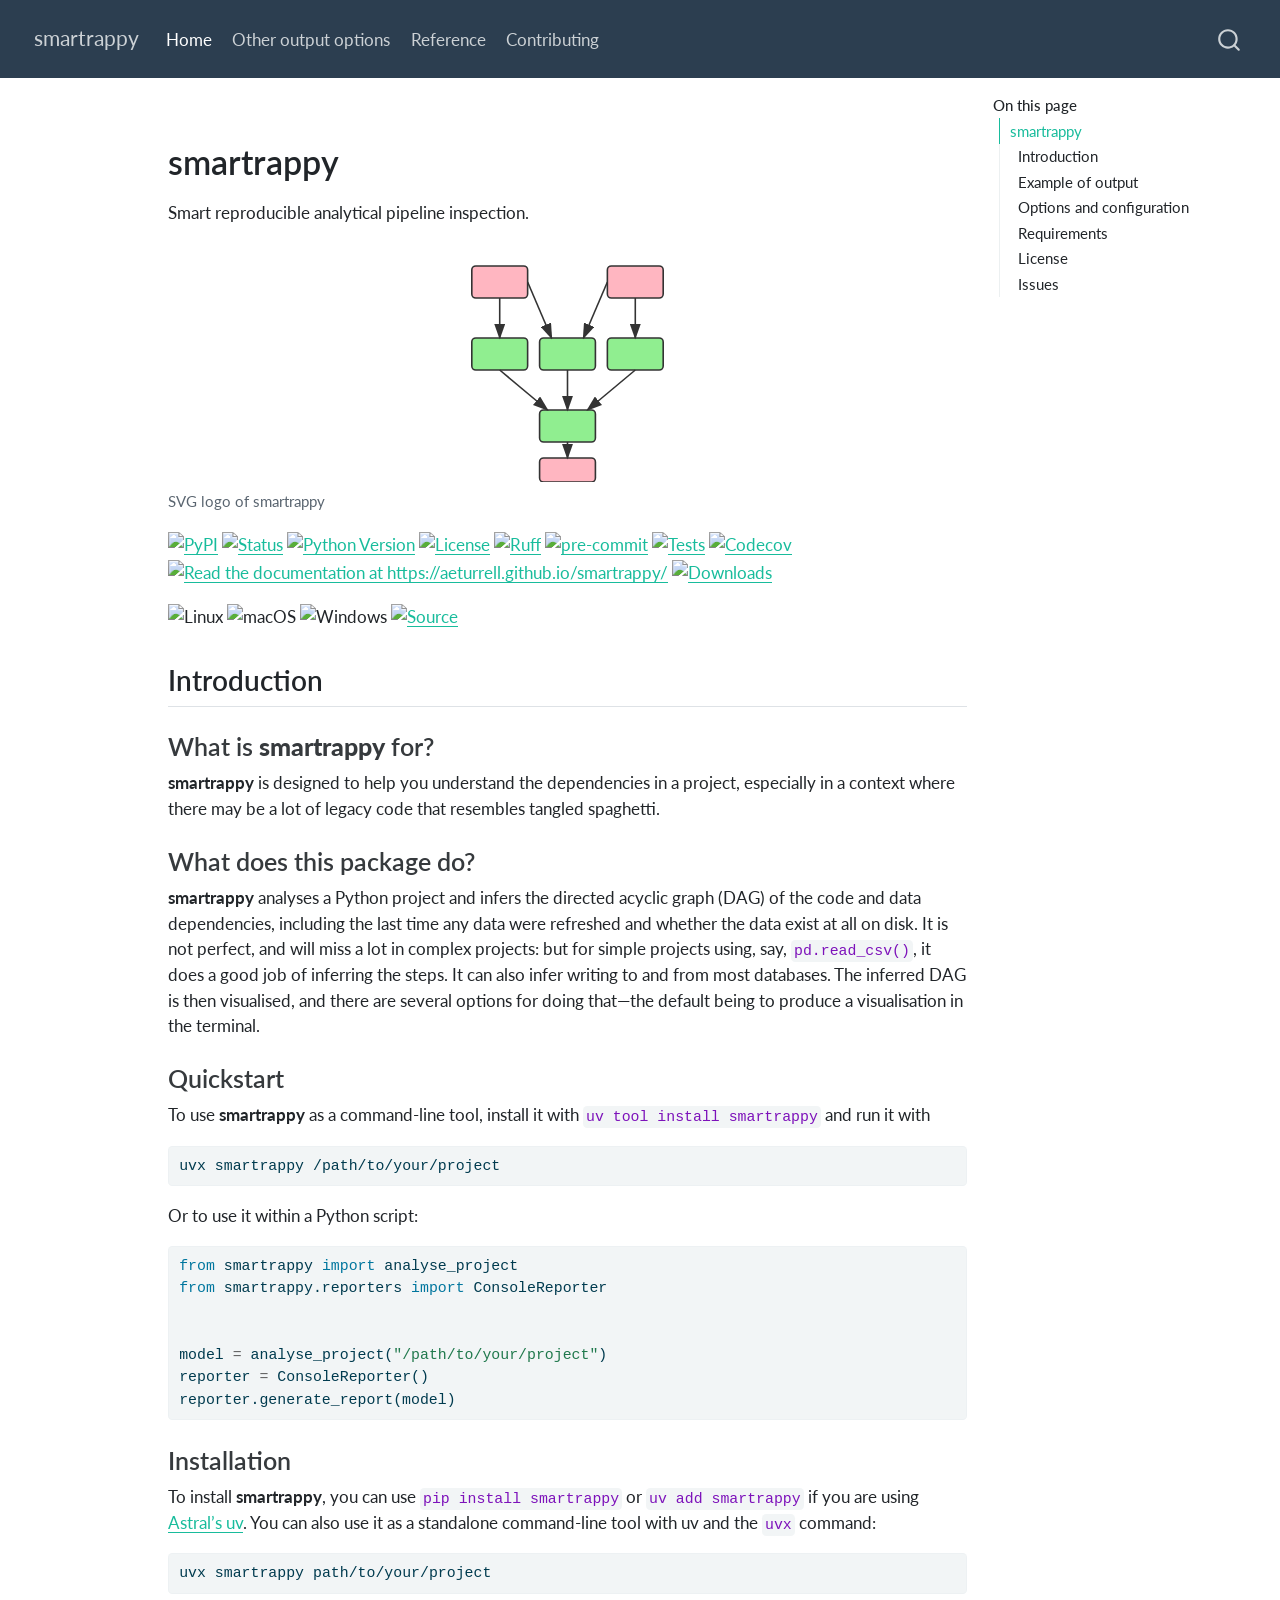
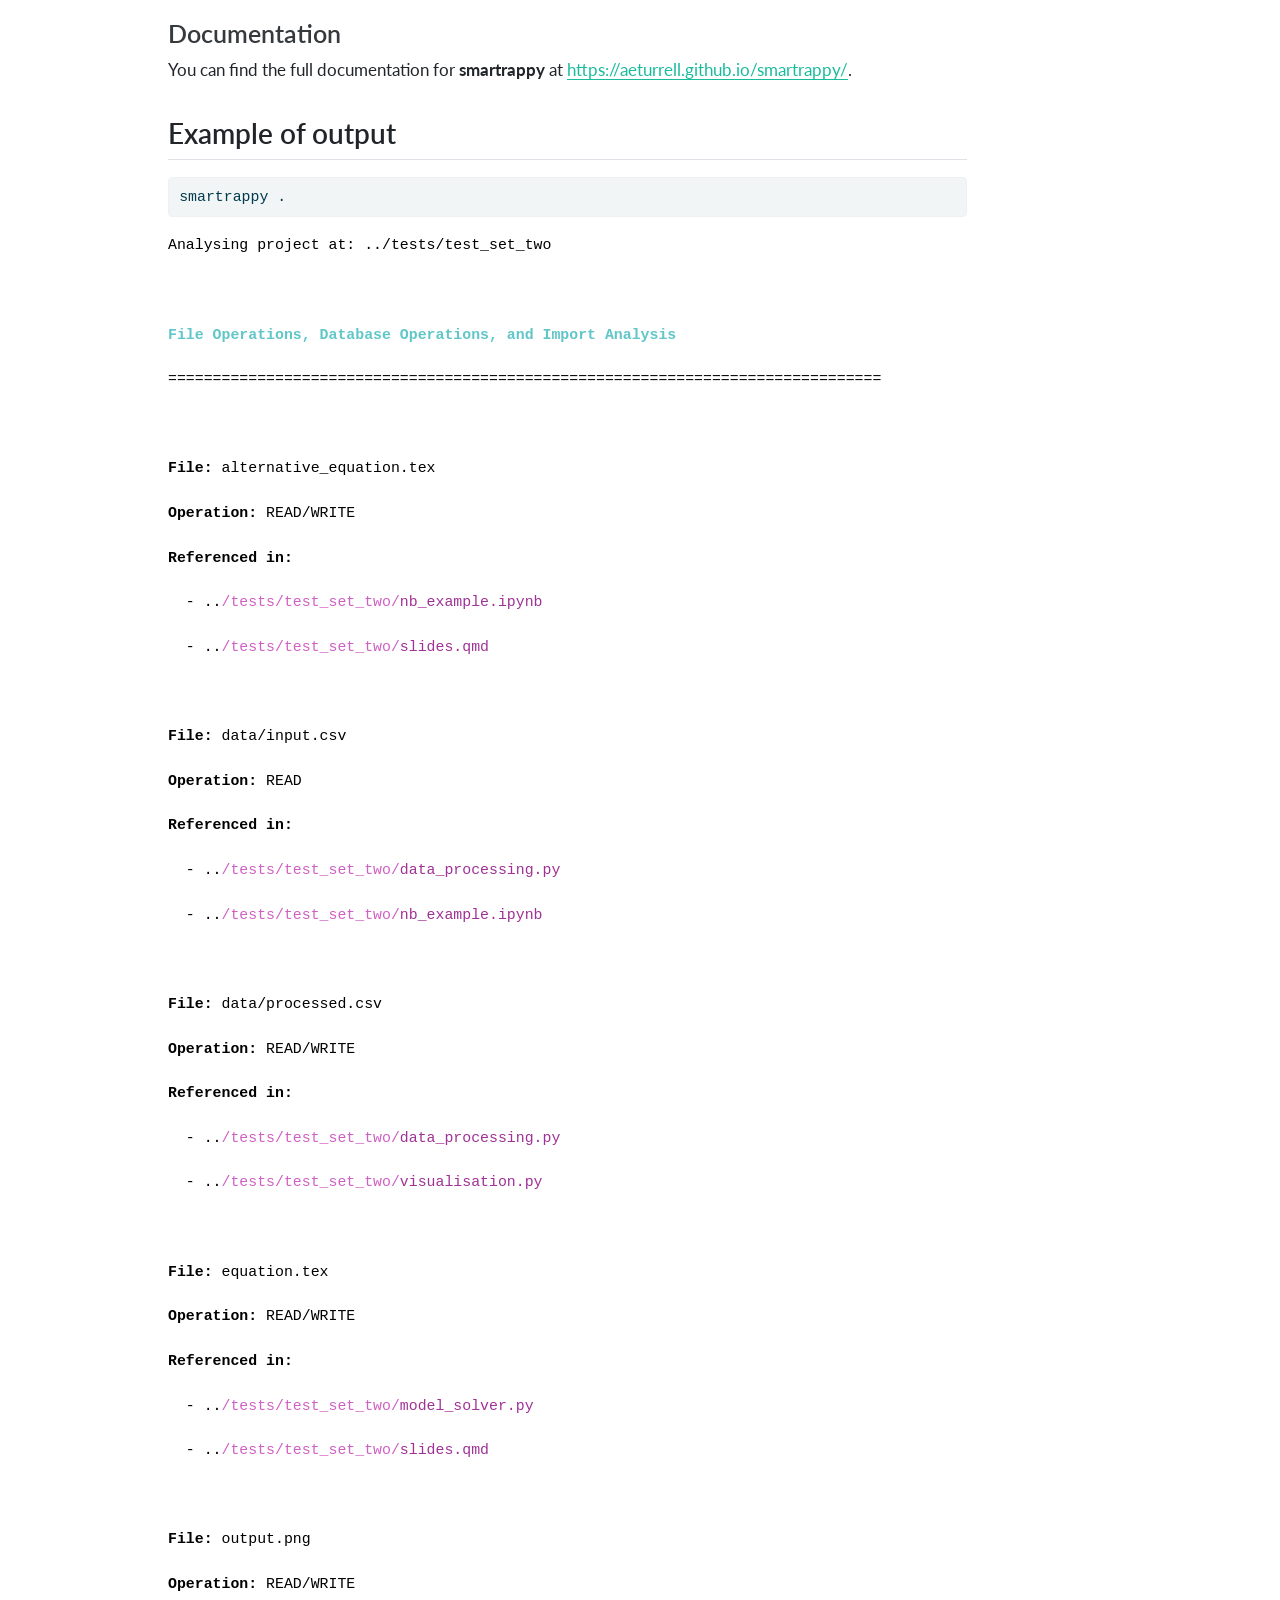
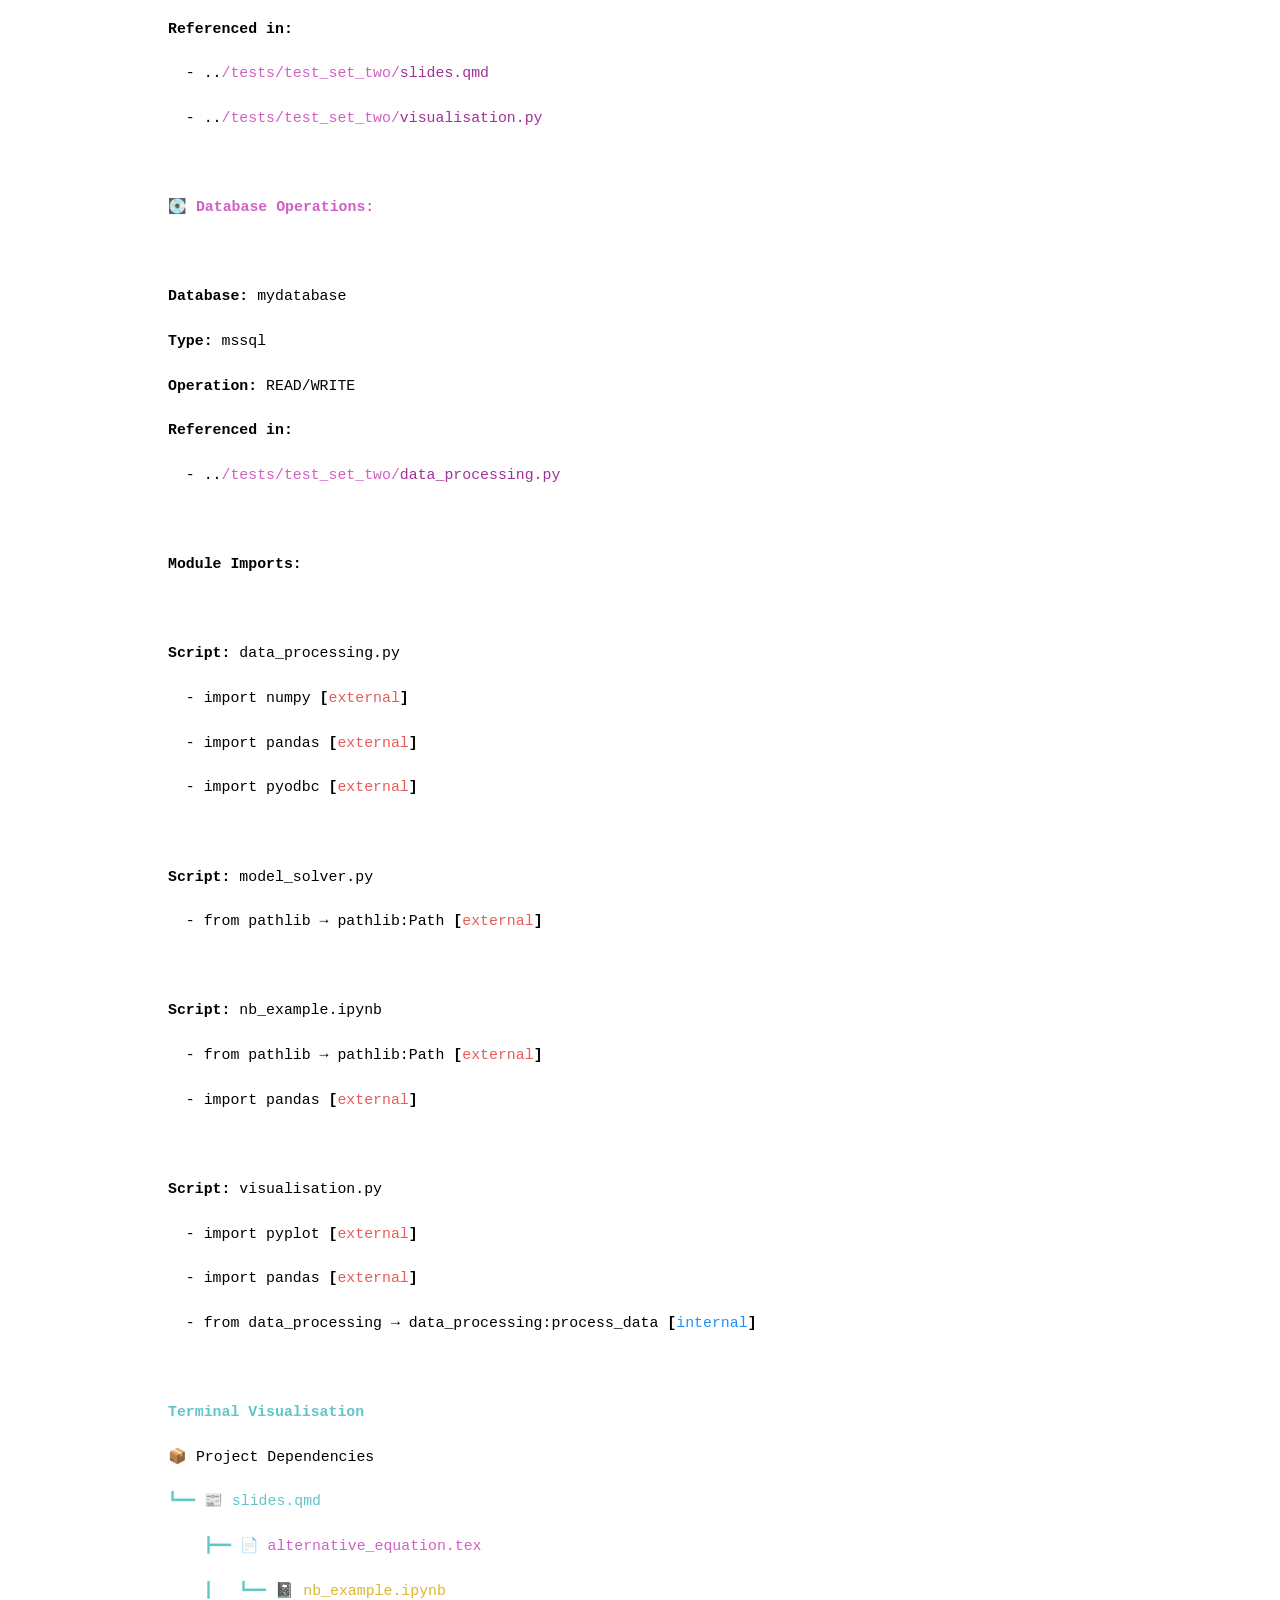
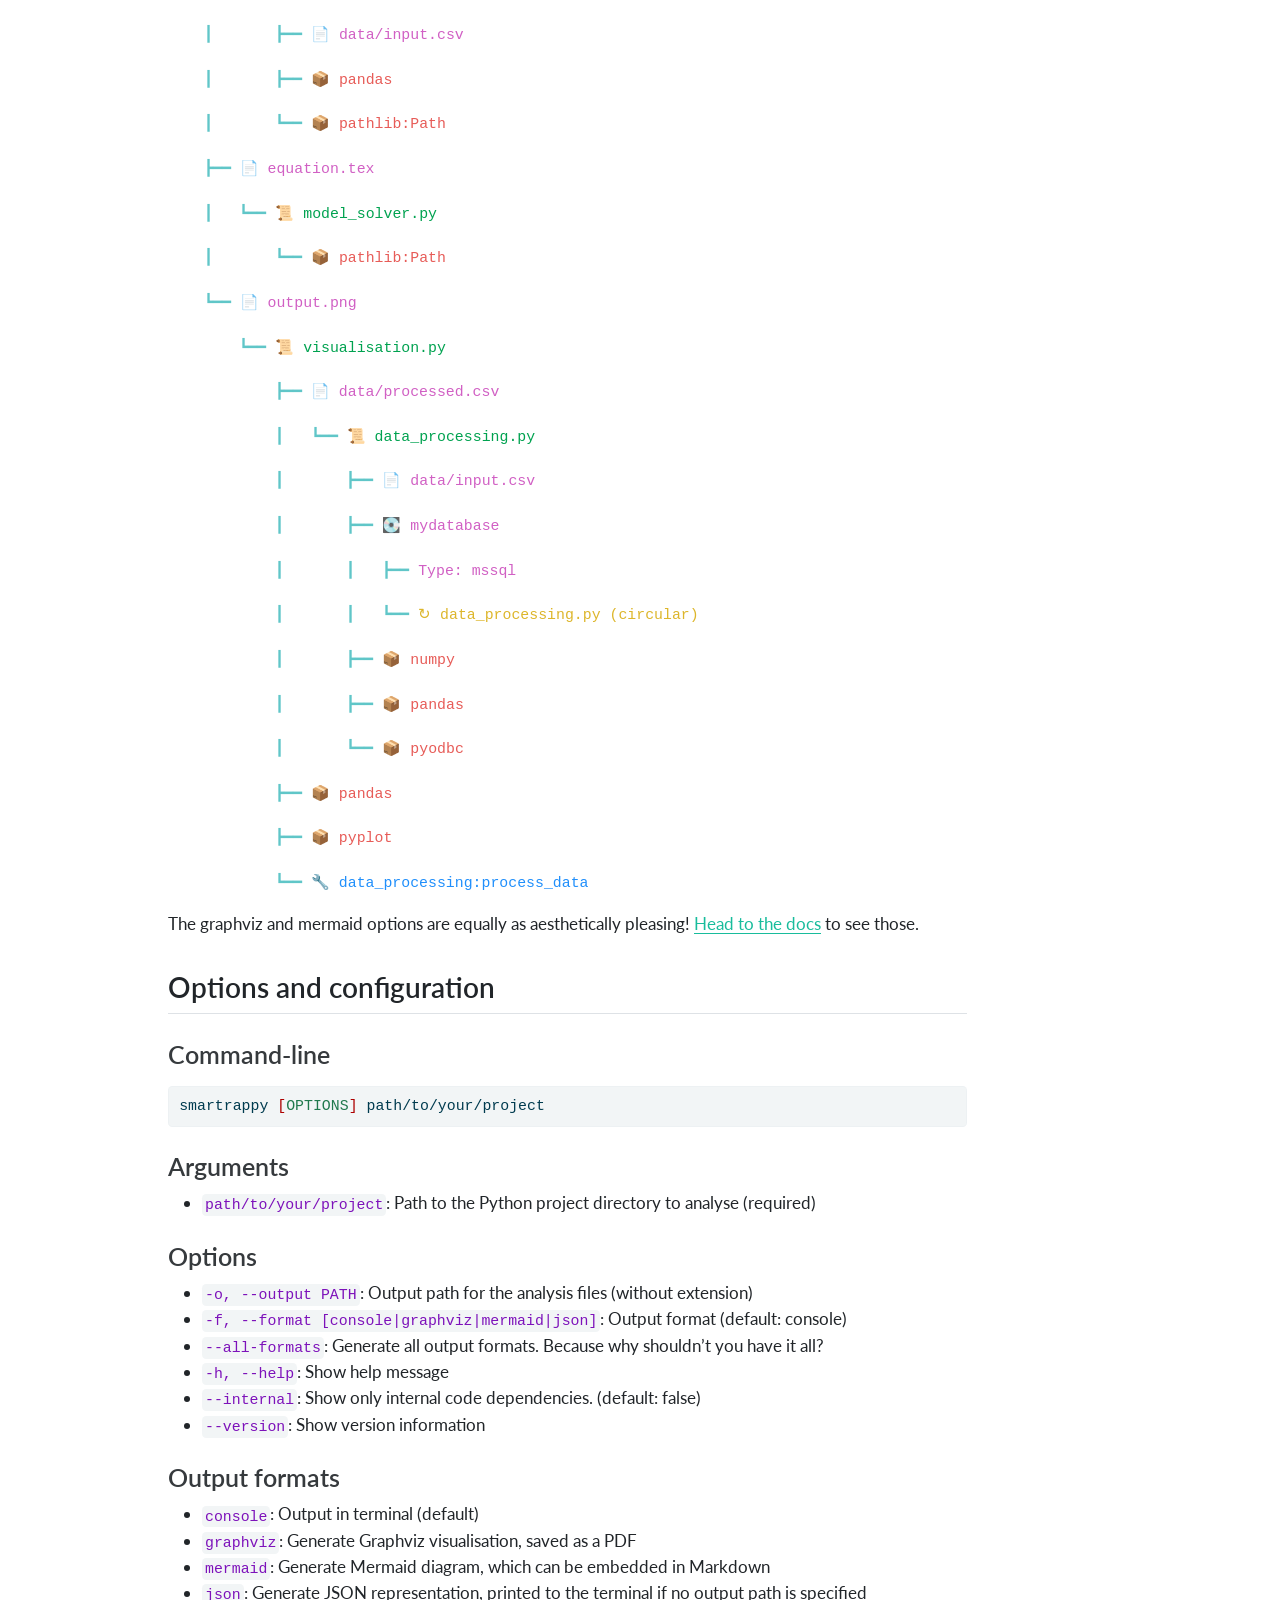
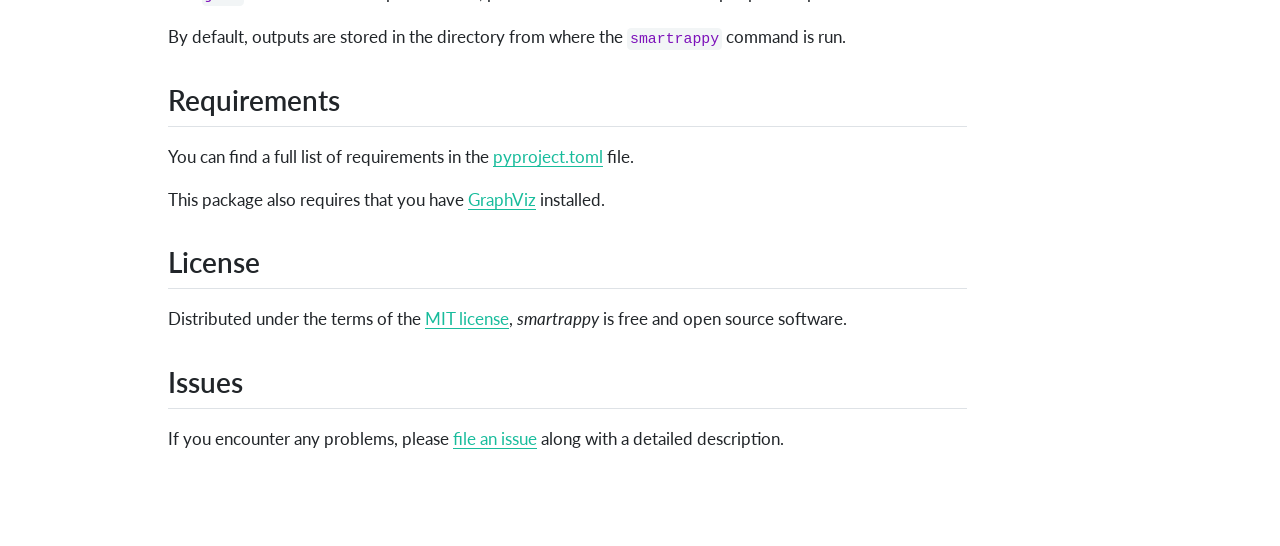
==== commit 6f946e50: "Built site for gh-pages" ====
--- a/index.html
+++ b/index.html
@@ -2,7 +2,7 @@
 <html xmlns="http://www.w3.org/1999/xhtml" lang="en" xml:lang="en"><head>
 
 <meta charset="utf-8">
-<meta name="generator" content="quarto-1.6.39">
+<meta name="generator" content="quarto-1.8.24">
 
 <meta name="viewport" content="width=device-width, initial-scale=1.0, user-scalable=yes">
 
@@ -21,8 +21,9 @@
   vertical-align: middle;
 }
 /* CSS for syntax highlighting */
+html { -webkit-text-size-adjust: 100%; }
 pre > code.sourceCode { white-space: pre; position: relative; }
-pre > code.sourceCode > span { line-height: 1.25; }
+pre > code.sourceCode > span { display: inline-block; line-height: 1.25; }
 pre > code.sourceCode > span:empty { height: 1.2em; }
 .sourceCode { overflow: visible; }
 code.sourceCode > span { color: inherit; text-decoration: inherit; }
@@ -33,7 +34,7 @@
 }
 @media print {
 pre > code.sourceCode { white-space: pre-wrap; }
-pre > code.sourceCode > span { display: inline-block; text-indent: -5em; padding-left: 5em; }
+pre > code.sourceCode > span { text-indent: -5em; padding-left: 5em; }
 }
 pre.numberSource code
   { counter-reset: source-line 0; }
@@ -65,15 +66,17 @@
 <script src="site_libs/quarto-search/quarto-search.js"></script>
 <meta name="quarto:offset" content="./">
 <link href="./favicon.png" rel="icon" type="image/png">
-<script src="site_libs/quarto-html/quarto.js"></script>
+<script src="site_libs/quarto-html/quarto.js" type="module"></script>
+<script src="site_libs/quarto-html/tabsets/tabsets.js" type="module"></script>
+<script src="site_libs/quarto-html/axe/axe-check.js" type="module"></script>
 <script src="site_libs/quarto-html/popper.min.js"></script>
 <script src="site_libs/quarto-html/tippy.umd.min.js"></script>
 <script src="site_libs/quarto-html/anchor.min.js"></script>
 <link href="site_libs/quarto-html/tippy.css" rel="stylesheet">
-<link href="site_libs/quarto-html/quarto-syntax-highlighting-e26003cea8cd680ca0c55a263523d882.css" rel="stylesheet" id="quarto-text-highlighting-styles">
+<link href="site_libs/quarto-html/quarto-syntax-highlighting-dc55a5b9e770e841cd82e46aadbfb9b0.css" rel="stylesheet" id="quarto-text-highlighting-styles">
 <script src="site_libs/bootstrap/bootstrap.min.js"></script>
 <link href="site_libs/bootstrap/bootstrap-icons.css" rel="stylesheet">
-<link href="site_libs/bootstrap/bootstrap-c1ef1f14acc610acb7f84b3726103d52.min.css" rel="stylesheet" append-hash="true" id="quarto-bootstrap" data-mode="light">
+<link href="site_libs/bootstrap/bootstrap-960d9d362f81d399278ec3e29b622b37.min.css" rel="stylesheet" append-hash="true" id="quarto-bootstrap" data-mode="light">
 <script id="quarto-search-options" type="application/json">{
   "location": "navbar",
   "copy-button": false,
@@ -110,13 +113,15 @@
 <meta name="twitter:card" content="summary_large_image">
 </head>
 
-<body class="nav-fixed">
+<body class="nav-fixed quarto-light">
 
 <div id="quarto-search-results"></div>
   <header id="quarto-header" class="headroom fixed-top">
     <nav class="navbar navbar-expand-lg " data-bs-theme="dark">
       <div class="navbar-container container-fluid">
       <div class="navbar-brand-container mx-auto">
+    <a href="./index.html" class="navbar-brand navbar-brand-logo">
+    </a>
     <a class="navbar-brand" href="./index.html">
     <span class="navbar-title">smartrappy</span>
     </a>
@@ -163,8 +168,8 @@
   <ul class="collapse">
   <li><a href="#introduction" id="toc-introduction" class="nav-link" data-scroll-target="#introduction">Introduction</a>
   <ul class="collapse">
+  <li><a href="#what-is-smartrappy-for" id="toc-what-is-smartrappy-for" class="nav-link" data-scroll-target="#what-is-smartrappy-for">What is <strong>smartrappy</strong> for?</a></li>
   <li><a href="#what-does-this-package-do" id="toc-what-does-this-package-do" class="nav-link" data-scroll-target="#what-does-this-package-do">What does this package do?</a></li>
-  <li><a href="#what-is-smartrappy-for" id="toc-what-is-smartrappy-for" class="nav-link" data-scroll-target="#what-is-smartrappy-for">What is <strong>smartrappy</strong> for?</a></li>
   <li><a href="#quickstart" id="toc-quickstart" class="nav-link" data-scroll-target="#quickstart">Quickstart</a></li>
   <li><a href="#installation" id="toc-installation" class="nav-link" data-scroll-target="#installation">Installation</a></li>
   <li><a href="#documentation" id="toc-documentation" class="nav-link" data-scroll-target="#documentation">Documentation</a></li>
@@ -199,35 +204,35 @@
 <figcaption>SVG logo of smartrappy</figcaption>
 </figure>
 </div>
-<p><a href="https://pypi.org/project/smartrappy/"><img src="https://img.shields.io/pypi/v/smartrappy.svg" class="img-fluid" alt="PyPI"></a> <a href="https://pypi.org/project/smartrappy/"><img src="https://img.shields.io/pypi/status/smartrappy.svg" class="img-fluid" alt="Status"></a> <a href="https://pypi.org/project/smartrappy"><img src="https://img.shields.io/pypi/pyversions/smartrappy.png" class="img-fluid" alt="Python Version"></a> <a href="https://opensource.org/licenses/MIT"><img src="https://img.shields.io/pypi/l/smartrappy.png" class="img-fluid" alt="License"></a> <a href="https://aeturrell.github.io/smartrappy/"><img src="https://img.shields.io/badge/docs-passing-brightgreen.png" class="img-fluid" alt="Read the documentation at https://aeturrell.github.io/smartrappy/"></a> <a href="https://github.com/aeturrell/smartrappy/actions?workflow=Tests"><img src="https://github.com/aeturrell/smartrappy/workflows/Tests/badge.svg" class="img-fluid" alt="Tests"></a> <a href="https://codecov.io/gh/aeturrell/smartrappy"><img src="https://codecov.io/gh/aeturrell/smartrappy/branch/main/graph/badge.svg" class="img-fluid" alt="Codecov"></a> <a href="https://github.com/pre-commit/pre-commit"><img src="https://img.shields.io/badge/pre--commit-enabled-brightgreen?logo=pre-commit&amp;logoColor=white.png" class="img-fluid" alt="pre-commit"></a> <a href="https://github.com/astral-sh/ruff"><img src="https://img.shields.io/endpoint?url=https://raw.githubusercontent.com/astral-sh/ruff/main/assets/badge/v2.json" class="img-fluid" alt="Ruff"></a> <a href="https://pepy.tech/project/smartrappy"><img src="https://static.pepy.tech/badge/smartrappy.png" class="img-fluid" alt="Downloads"></a> <a href="https://github.com/aeturrell/smartrappy"><img src="https://img.shields.io/badge/source%20code-github-lightgrey?style=for-the-badge.png" class="img-fluid" alt="Source"></a></p>
-<p><img src="https://img.shields.io/badge/Linux-FCC624?style=for-the-badge&amp;logo=linux&amp;logoColor=black.png" class="img-fluid" alt="Linux"> <img src="https://img.shields.io/badge/mac%20os-000000?style=for-the-badge&amp;logo=macos&amp;logoColor=F0F0F0.png" class="img-fluid" alt="macOS"> <img src="https://img.shields.io/badge/Windows-0078D6?style=for-the-badge&amp;logo=windows&amp;logoColor=white.png" class="img-fluid" alt="Windows"></p>
+<p><a href="https://pypi.org/project/smartrappy/"><img src="https://img.shields.io/pypi/v/smartrappy.svg" class="img-fluid" alt="PyPI"></a> <a href="https://pypi.org/project/smartrappy/"><img src="https://img.shields.io/pypi/status/smartrappy.svg" class="img-fluid" alt="Status"></a> <a href="https://pypi.org/project/smartrappy"><img src="https://img.shields.io/pypi/pyversions/smartrappy.png" class="img-fluid" alt="Python Version"></a> <a href="https://opensource.org/licenses/MIT"><img src="https://img.shields.io/pypi/l/smartrappy.png" class="img-fluid" alt="License"></a> <a href="https://github.com/astral-sh/ruff"><img src="https://img.shields.io/endpoint?url=https://raw.githubusercontent.com/astral-sh/ruff/main/assets/badge/v2.json" class="img-fluid" alt="Ruff"></a> <a href="https://github.com/pre-commit/pre-commit"><img src="https://img.shields.io/badge/pre--commit-enabled-brightgreen?logo=pre-commit&amp;logoColor=white.png" class="img-fluid" alt="pre-commit"></a> <a href="https://github.com/aeturrell/smartrappy/actions?workflow=Tests"><img src="https://github.com/aeturrell/smartrappy/workflows/Tests/badge.svg" class="img-fluid" alt="Tests"></a> <a href="https://codecov.io/gh/aeturrell/smartrappy"><img src="https://codecov.io/gh/aeturrell/smartrappy/branch/main/graph/badge.svg" class="img-fluid" alt="Codecov"></a> <a href="https://aeturrell.github.io/smartrappy/"><img src="https://img.shields.io/badge/docs-passing-brightgreen.png" class="img-fluid" alt="Read the documentation at https://aeturrell.github.io/smartrappy/"></a> <a href="https://pepy.tech/project/smartrappy"><img src="https://static.pepy.tech/badge/smartrappy.png" class="img-fluid" alt="Downloads"></a></p>
+<p><img src="https://img.shields.io/badge/Linux-FCC624?style=for-the-badge&amp;logo=linux&amp;logoColor=black.png" class="img-fluid" alt="Linux"> <img src="https://img.shields.io/badge/mac%20os-000000?style=for-the-badge&amp;logo=macos&amp;logoColor=F0F0F0.png" class="img-fluid" alt="macOS"> <img src="https://img.shields.io/badge/Windows-0078D6?style=for-the-badge&amp;logo=windows&amp;logoColor=white.png" class="img-fluid" alt="Windows"> <a href="https://github.com/aeturrell/smartrappy"><img src="https://img.shields.io/badge/source%20code-github-lightgrey?style=for-the-badge.png" class="img-fluid" alt="Source"></a></p>
 <section id="introduction" class="level2">
 <h2 class="anchored" data-anchor-id="introduction">Introduction</h2>
+<section id="what-is-smartrappy-for" class="level3">
+<h3 class="anchored" data-anchor-id="what-is-smartrappy-for">What is <strong>smartrappy</strong> for?</h3>
+<p><strong>smartrappy</strong> is designed to help you understand the dependencies in a project, especially in a context where there may be a lot of legacy code that resembles tangled spaghetti.</p>
+</section>
 <section id="what-does-this-package-do" class="level3">
 <h3 class="anchored" data-anchor-id="what-does-this-package-do">What does this package do?</h3>
 <p><strong>smartrappy</strong> analyses a Python project and infers the directed acyclic graph (DAG) of the code and data dependencies, including the last time any data were refreshed and whether the data exist at all on disk. It is not perfect, and will miss a lot in complex projects: but for simple projects using, say, <code>pd.read_csv()</code>, it does a good job of inferring the steps. It can also infer writing to and from most databases. The inferred DAG is then visualised, and there are several options for doing that—the default being to produce a visualisation in the terminal.</p>
 </section>
-<section id="what-is-smartrappy-for" class="level3">
-<h3 class="anchored" data-anchor-id="what-is-smartrappy-for">What is <strong>smartrappy</strong> for?</h3>
-<p><strong>smartrappy</strong> is designed to help you understand the dependencies in a project, especially in a context where there may be a lot of legacy code that resembles tangled spaghetti.</p>
-</section>
 <section id="quickstart" class="level3">
 <h3 class="anchored" data-anchor-id="quickstart">Quickstart</h3>
-<p>To use <strong>smartrappy</strong> as a command-line tool:</p>
-<div class="sourceCode" id="cb1"><pre class="sourceCode bash code-with-copy"><code class="sourceCode bash"><span id="cb1-1"><a href="#cb1-1" aria-hidden="true" tabindex="-1"></a><span class="ex">smartrappy</span> /path/to/your/project</span></code><button title="Copy to Clipboard" class="code-copy-button"><i class="bi"></i></button></pre></div>
+<p>To use <strong>smartrappy</strong> as a command-line tool, install it with <code>uv tool install smartrappy</code> and run it with</p>
+<div class="code-copy-outer-scaffold"><div class="sourceCode" id="cb1"><pre class="sourceCode bash code-with-copy"><code class="sourceCode bash"><span id="cb1-1"><a href="#cb1-1" aria-hidden="true" tabindex="-1"></a><span class="ex">uvx</span> smartrappy /path/to/your/project</span></code></pre></div><button title="Copy to Clipboard" class="code-copy-button"><i class="bi"></i></button></div>
 <p>Or to use it within a Python script:</p>
-<div class="sourceCode" id="cb2"><pre class="sourceCode python code-with-copy"><code class="sourceCode python"><span id="cb2-1"><a href="#cb2-1" aria-hidden="true" tabindex="-1"></a><span class="im">from</span> smartrappy <span class="im">import</span> analyse_project</span>
+<div class="code-copy-outer-scaffold"><div class="sourceCode" id="cb2"><pre class="sourceCode python code-with-copy"><code class="sourceCode python"><span id="cb2-1"><a href="#cb2-1" aria-hidden="true" tabindex="-1"></a><span class="im">from</span> smartrappy <span class="im">import</span> analyse_project</span>
 <span id="cb2-2"><a href="#cb2-2" aria-hidden="true" tabindex="-1"></a><span class="im">from</span> smartrappy.reporters <span class="im">import</span> ConsoleReporter</span>
 <span id="cb2-3"><a href="#cb2-3" aria-hidden="true" tabindex="-1"></a></span>
 <span id="cb2-4"><a href="#cb2-4" aria-hidden="true" tabindex="-1"></a></span>
 <span id="cb2-5"><a href="#cb2-5" aria-hidden="true" tabindex="-1"></a>model <span class="op">=</span> analyse_project(<span class="st">"/path/to/your/project"</span>)</span>
 <span id="cb2-6"><a href="#cb2-6" aria-hidden="true" tabindex="-1"></a>reporter <span class="op">=</span> ConsoleReporter()</span>
-<span id="cb2-7"><a href="#cb2-7" aria-hidden="true" tabindex="-1"></a>reporter.generate_report(model)</span></code><button title="Copy to Clipboard" class="code-copy-button"><i class="bi"></i></button></pre></div>
+<span id="cb2-7"><a href="#cb2-7" aria-hidden="true" tabindex="-1"></a>reporter.generate_report(model)</span></code></pre></div><button title="Copy to Clipboard" class="code-copy-button"><i class="bi"></i></button></div>
 </section>
 <section id="installation" class="level3">
 <h3 class="anchored" data-anchor-id="installation">Installation</h3>
 <p>To install <strong>smartrappy</strong>, you can use <code>pip install smartrappy</code> or <code>uv add smartrappy</code> if you are using <a href="https://docs.astral.sh/uv/">Astral’s uv</a>. You can also use it as a standalone command-line tool with uv and the <code>uvx</code> command:</p>
-<div class="sourceCode" id="cb3"><pre class="sourceCode bash code-with-copy"><code class="sourceCode bash"><span id="cb3-1"><a href="#cb3-1" aria-hidden="true" tabindex="-1"></a><span class="ex">uvx</span> smartrappy path/to/your/project</span></code><button title="Copy to Clipboard" class="code-copy-button"><i class="bi"></i></button></pre></div>
+<div class="code-copy-outer-scaffold"><div class="sourceCode" id="cb3"><pre class="sourceCode bash code-with-copy"><code class="sourceCode bash"><span id="cb3-1"><a href="#cb3-1" aria-hidden="true" tabindex="-1"></a><span class="ex">uvx</span> smartrappy path/to/your/project</span></code></pre></div><button title="Copy to Clipboard" class="code-copy-button"><i class="bi"></i></button></div>
 </section>
 <section id="documentation" class="level3">
 <h3 class="anchored" data-anchor-id="documentation">Documentation</h3>
@@ -236,96 +241,185 @@
 </section>
 <section id="example-of-output" class="level2">
 <h2 class="anchored" data-anchor-id="example-of-output">Example of output</h2>
-<div class="sourceCode" id="cb4"><pre class="sourceCode bash code-with-copy"><code class="sourceCode bash"><span id="cb4-1"><a href="#cb4-1" aria-hidden="true" tabindex="-1"></a><span class="ex">smartrappy</span> .</span></code><button title="Copy to Clipboard" class="code-copy-button"><i class="bi"></i></button></pre></div>
+<div class="code-copy-outer-scaffold"><div class="sourceCode" id="cb4"><pre class="sourceCode bash code-with-copy"><code class="sourceCode bash"><span id="cb4-1"><a href="#cb4-1" aria-hidden="true" tabindex="-1"></a><span class="ex">smartrappy</span> .</span></code></pre></div><button title="Copy to Clipboard" class="code-copy-button"><i class="bi"></i></button></div>
 <div id="cell-4" class="cell" data-execution_count="1">
 <div class="cell-output cell-output-stdout">
-<pre><code>Analysing project at: ../tests/test_set_two
-
-File Operations, Database Operations, and Import Analysis
+<div class="ansi-escaped-output">
+<pre>Analysing project at: ../tests/test_set_two
+
+
+
+<span class="ansi-cyan-fg ansi-bold">File Operations, Database Operations, and Import Analysis</span>
+
 ================================================================================
 
-File: alternative_equation.tex
-Operation: READ/WRITE
-Referenced in:
-  - ../tests/test_set_two/nb_example.ipynb
-  - ../tests/test_set_two/slides.qmd
-
-File: data/input.csv
-Operation: READ
-Referenced in:
-  - ../tests/test_set_two/data_processing.py
-  - ../tests/test_set_two/nb_example.ipynb
-
-File: data/processed.csv
-Operation: READ/WRITE
-Referenced in:
-  - ../tests/test_set_two/data_processing.py
-  - ../tests/test_set_two/visualisation.py
-
-File: equation.tex
-Operation: READ/WRITE
-Referenced in:
-  - ../tests/test_set_two/model_solver.py
-  - ../tests/test_set_two/slides.qmd
-
-File: output.png
-Operation: READ/WRITE
-Referenced in:
-  - ../tests/test_set_two/slides.qmd
-  - ../tests/test_set_two/visualisation.py
-
-💽 Database Operations:
-
-Database: mydatabase
-Type: mssql
-Operation: READ/WRITE
-Referenced in:
-  - ../tests/test_set_two/data_processing.py
-
-Module Imports:
-
-Script: data_processing.py
-  - import numpy [external]
-  - import pandas [external]
-  - import pyodbc [external]
-
-Script: model_solver.py
-  - from pathlib → pathlib:Path [external]
-
-Script: nb_example.ipynb
-  - from pathlib → pathlib:Path [external]
-  - import pandas [external]
-
-Script: visualisation.py
-  - import pyplot [external]
-  - import pandas [external]
-  - from data_processing → data_processing:process_data [internal]
-
-Terminal Visualisation
+
+
+<span class="ansi-bold">File:</span> alternative_equation.tex
+
+<span class="ansi-bold">Operation:</span> READ/WRITE
+
+<span class="ansi-bold">Referenced in:</span>
+
+  - ..<span class="ansi-magenta-fg">/tests/test_set_two/</span><span class="ansi-bright-magenta-fg">nb_example.ipynb</span>
+
+  - ..<span class="ansi-magenta-fg">/tests/test_set_two/</span><span class="ansi-bright-magenta-fg">slides.qmd</span>
+
+
+
+<span class="ansi-bold">File:</span> data/input.csv
+
+<span class="ansi-bold">Operation:</span> READ
+
+<span class="ansi-bold">Referenced in:</span>
+
+  - ..<span class="ansi-magenta-fg">/tests/test_set_two/</span><span class="ansi-bright-magenta-fg">data_processing.py</span>
+
+  - ..<span class="ansi-magenta-fg">/tests/test_set_two/</span><span class="ansi-bright-magenta-fg">nb_example.ipynb</span>
+
+
+
+<span class="ansi-bold">File:</span> data/processed.csv
+
+<span class="ansi-bold">Operation:</span> READ/WRITE
+
+<span class="ansi-bold">Referenced in:</span>
+
+  - ..<span class="ansi-magenta-fg">/tests/test_set_two/</span><span class="ansi-bright-magenta-fg">data_processing.py</span>
+
+  - ..<span class="ansi-magenta-fg">/tests/test_set_two/</span><span class="ansi-bright-magenta-fg">visualisation.py</span>
+
+
+
+<span class="ansi-bold">File:</span> equation.tex
+
+<span class="ansi-bold">Operation:</span> READ/WRITE
+
+<span class="ansi-bold">Referenced in:</span>
+
+  - ..<span class="ansi-magenta-fg">/tests/test_set_two/</span><span class="ansi-bright-magenta-fg">model_solver.py</span>
+
+  - ..<span class="ansi-magenta-fg">/tests/test_set_two/</span><span class="ansi-bright-magenta-fg">slides.qmd</span>
+
+
+
+<span class="ansi-bold">File:</span> output.png
+
+<span class="ansi-bold">Operation:</span> READ/WRITE
+
+<span class="ansi-bold">Referenced in:</span>
+
+  - ..<span class="ansi-magenta-fg">/tests/test_set_two/</span><span class="ansi-bright-magenta-fg">slides.qmd</span>
+
+  - ..<span class="ansi-magenta-fg">/tests/test_set_two/</span><span class="ansi-bright-magenta-fg">visualisation.py</span>
+
+
+
+<span class="ansi-magenta-fg ansi-bold">💽 Database Operations:</span>
+
+
+
+<span class="ansi-bold">Database:</span> mydatabase
+
+<span class="ansi-bold">Type:</span> mssql
+
+<span class="ansi-bold">Operation:</span> READ/WRITE
+
+<span class="ansi-bold">Referenced in:</span>
+
+  - ..<span class="ansi-magenta-fg">/tests/test_set_two/</span><span class="ansi-bright-magenta-fg">data_processing.py</span>
+
+
+
+<span class="ansi-bold">Module Imports:</span>
+
+
+
+<span class="ansi-bold">Script:</span> data_processing.py
+
+  - import numpy <span class="ansi-bold">[</span><span class="ansi-red-fg">external</span><span class="ansi-bold">]</span>
+
+  - import pandas <span class="ansi-bold">[</span><span class="ansi-red-fg">external</span><span class="ansi-bold">]</span>
+
+  - import pyodbc <span class="ansi-bold">[</span><span class="ansi-red-fg">external</span><span class="ansi-bold">]</span>
+
+
+
+<span class="ansi-bold">Script:</span> model_solver.py
+
+  - from pathlib → pathlib:Path <span class="ansi-bold">[</span><span class="ansi-red-fg">external</span><span class="ansi-bold">]</span>
+
+
+
+<span class="ansi-bold">Script:</span> nb_example.ipynb
+
+  - from pathlib → pathlib:Path <span class="ansi-bold">[</span><span class="ansi-red-fg">external</span><span class="ansi-bold">]</span>
+
+  - import pandas <span class="ansi-bold">[</span><span class="ansi-red-fg">external</span><span class="ansi-bold">]</span>
+
+
+
+<span class="ansi-bold">Script:</span> visualisation.py
+
+  - import pyplot <span class="ansi-bold">[</span><span class="ansi-red-fg">external</span><span class="ansi-bold">]</span>
+
+  - import pandas <span class="ansi-bold">[</span><span class="ansi-red-fg">external</span><span class="ansi-bold">]</span>
+
+  - from data_processing → data_processing:process_data <span class="ansi-bold">[</span><span class="ansi-blue-fg">internal</span><span class="ansi-bold">]</span>
+
+
+
+<span class="ansi-cyan-fg ansi-bold">Terminal Visualisation</span>
+
 📦 Project Dependencies
-┗━━ 📰 slides.qmd
-    ┣━━ 📄 equation.tex
-    ┃   ┗━━ 📜 model_solver.py
-    ┃       ┗━━ 📦 pathlib:Path
-    ┣━━ 📄 alternative_equation.tex
-    ┃   ┗━━ 📓 nb_example.ipynb
-    ┃       ┣━━ 📄 data/input.csv
-    ┃       ┣━━ 📦 pandas
-    ┃       ┗━━ 📦 pathlib:Path
-    ┗━━ 📄 output.png
-        ┗━━ 📜 visualisation.py
-            ┣━━ 📄 data/processed.csv
-            ┃   ┗━━ 📜 data_processing.py
-            ┃       ┣━━ 📄 data/input.csv
-            ┃       ┣━━ 💽 mydatabase
-            ┃       ┃   ┣━━ Type: mssql
-            ┃       ┃   ┗━━ ↻ data_processing.py (circular)
-            ┃       ┣━━ 📦 pyodbc
-            ┃       ┣━━ 📦 pandas
-            ┃       ┗━━ 📦 numpy
-            ┣━━ 📦 pandas
-            ┣━━ 📦 pyplot
-            ┗━━ 🔧 data_processing:process_data</code></pre>
+
+<span class="ansi-cyan-fg">┗━━ </span><span class="ansi-cyan-fg">📰 slides.qmd</span>
+
+<span class="ansi-cyan-fg">    </span><span class="ansi-cyan-fg">┣━━ </span><span class="ansi-magenta-fg">📄 alternative_equation.tex</span>
+
+<span class="ansi-cyan-fg">    </span><span class="ansi-cyan-fg">┃   </span><span class="ansi-cyan-fg">┗━━ </span><span class="ansi-yellow-fg">📓 nb_example.ipynb</span>
+
+<span class="ansi-cyan-fg">    </span><span class="ansi-cyan-fg">┃   </span><span class="ansi-cyan-fg">    </span><span class="ansi-cyan-fg">┣━━ </span><span class="ansi-magenta-fg">📄 data/input.csv</span>
+
+<span class="ansi-cyan-fg">    </span><span class="ansi-cyan-fg">┃   </span><span class="ansi-cyan-fg">    </span><span class="ansi-cyan-fg">┣━━ </span><span class="ansi-red-fg">📦 pandas</span>
+
+<span class="ansi-cyan-fg">    </span><span class="ansi-cyan-fg">┃   </span><span class="ansi-cyan-fg">    </span><span class="ansi-cyan-fg">┗━━ </span><span class="ansi-red-fg">📦 pathlib:Path</span>
+
+<span class="ansi-cyan-fg">    </span><span class="ansi-cyan-fg">┣━━ </span><span class="ansi-magenta-fg">📄 equation.tex</span>
+
+<span class="ansi-cyan-fg">    </span><span class="ansi-cyan-fg">┃   </span><span class="ansi-cyan-fg">┗━━ </span><span class="ansi-green-fg">📜 model_solver.py</span>
+
+<span class="ansi-cyan-fg">    </span><span class="ansi-cyan-fg">┃   </span><span class="ansi-cyan-fg">    </span><span class="ansi-cyan-fg">┗━━ </span><span class="ansi-red-fg">📦 pathlib:Path</span>
+
+<span class="ansi-cyan-fg">    </span><span class="ansi-cyan-fg">┗━━ </span><span class="ansi-magenta-fg">📄 output.png</span>
+
+<span class="ansi-cyan-fg">    </span><span class="ansi-cyan-fg">    </span><span class="ansi-cyan-fg">┗━━ </span><span class="ansi-green-fg">📜 visualisation.py</span>
+
+<span class="ansi-cyan-fg">    </span><span class="ansi-cyan-fg">    </span><span class="ansi-cyan-fg">    </span><span class="ansi-cyan-fg">┣━━ </span><span class="ansi-magenta-fg">📄 data/processed.csv</span>
+
+<span class="ansi-cyan-fg">    </span><span class="ansi-cyan-fg">    </span><span class="ansi-cyan-fg">    </span><span class="ansi-cyan-fg">┃   </span><span class="ansi-cyan-fg">┗━━ </span><span class="ansi-green-fg">📜 data_processing.py</span>
+
+<span class="ansi-cyan-fg">    </span><span class="ansi-cyan-fg">    </span><span class="ansi-cyan-fg">    </span><span class="ansi-cyan-fg">┃   </span><span class="ansi-cyan-fg">    </span><span class="ansi-cyan-fg">┣━━ </span><span class="ansi-magenta-fg">📄 data/input.csv</span>
+
+<span class="ansi-cyan-fg">    </span><span class="ansi-cyan-fg">    </span><span class="ansi-cyan-fg">    </span><span class="ansi-cyan-fg">┃   </span><span class="ansi-cyan-fg">    </span><span class="ansi-cyan-fg">┣━━ </span><span class="ansi-magenta-fg">💽 mydatabase</span>
+
+<span class="ansi-cyan-fg">    </span><span class="ansi-cyan-fg">    </span><span class="ansi-cyan-fg">    </span><span class="ansi-cyan-fg">┃   </span><span class="ansi-cyan-fg">    </span><span class="ansi-cyan-fg">┃   </span><span class="ansi-cyan-fg">┣━━ </span><span class="ansi-magenta-fg">Type: mssql</span>
+
+<span class="ansi-cyan-fg">    </span><span class="ansi-cyan-fg">    </span><span class="ansi-cyan-fg">    </span><span class="ansi-cyan-fg">┃   </span><span class="ansi-cyan-fg">    </span><span class="ansi-cyan-fg">┃   </span><span class="ansi-cyan-fg">┗━━ </span><span class="ansi-yellow-fg">↻ data_processing.py (circular)</span>
+
+<span class="ansi-cyan-fg">    </span><span class="ansi-cyan-fg">    </span><span class="ansi-cyan-fg">    </span><span class="ansi-cyan-fg">┃   </span><span class="ansi-cyan-fg">    </span><span class="ansi-cyan-fg">┣━━ </span><span class="ansi-red-fg">📦 numpy</span>
+
+<span class="ansi-cyan-fg">    </span><span class="ansi-cyan-fg">    </span><span class="ansi-cyan-fg">    </span><span class="ansi-cyan-fg">┃   </span><span class="ansi-cyan-fg">    </span><span class="ansi-cyan-fg">┣━━ </span><span class="ansi-red-fg">📦 pandas</span>
+
+<span class="ansi-cyan-fg">    </span><span class="ansi-cyan-fg">    </span><span class="ansi-cyan-fg">    </span><span class="ansi-cyan-fg">┃   </span><span class="ansi-cyan-fg">    </span><span class="ansi-cyan-fg">┗━━ </span><span class="ansi-red-fg">📦 pyodbc</span>
+
+<span class="ansi-cyan-fg">    </span><span class="ansi-cyan-fg">    </span><span class="ansi-cyan-fg">    </span><span class="ansi-cyan-fg">┣━━ </span><span class="ansi-red-fg">📦 pandas</span>
+
+<span class="ansi-cyan-fg">    </span><span class="ansi-cyan-fg">    </span><span class="ansi-cyan-fg">    </span><span class="ansi-cyan-fg">┣━━ </span><span class="ansi-red-fg">📦 pyplot</span>
+
+<span class="ansi-cyan-fg">    </span><span class="ansi-cyan-fg">    </span><span class="ansi-cyan-fg">    </span><span class="ansi-cyan-fg">┗━━ </span><span class="ansi-blue-fg">🔧 data_processing:process_data</span>
+</pre>
+</div>
 </div>
 </div>
 <p>The graphviz and mermaid options are equally as aesthetically pleasing! <a href="https://aeturrell.github.io/smartrappy/output_options.html">Head to the docs</a> to see those.</p>
@@ -334,7 +428,7 @@
 <h2 class="anchored" data-anchor-id="options-and-configuration">Options and configuration</h2>
 <section id="command-line" class="level3">
 <h3 class="anchored" data-anchor-id="command-line">Command-line</h3>
-<div class="sourceCode" id="cb6"><pre class="sourceCode bash code-with-copy"><code class="sourceCode bash"><span id="cb6-1"><a href="#cb6-1" aria-hidden="true" tabindex="-1"></a><span class="ex">smartrappy</span> <span class="pp">[</span><span class="ss">OPTIONS</span><span class="pp">]</span> path/to/your/project</span></code><button title="Copy to Clipboard" class="code-copy-button"><i class="bi"></i></button></pre></div>
+<div class="code-copy-outer-scaffold"><div class="sourceCode" id="cb5"><pre class="sourceCode bash code-with-copy"><code class="sourceCode bash"><span id="cb5-1"><a href="#cb5-1" aria-hidden="true" tabindex="-1"></a><span class="ex">smartrappy</span> <span class="pp">[</span><span class="ss">OPTIONS</span><span class="pp">]</span> path/to/your/project</span></code></pre></div><button title="Copy to Clipboard" class="code-copy-button"><i class="bi"></i></button></div>
 </section>
 <section id="arguments" class="level3">
 <h3 class="anchored" data-anchor-id="arguments">Arguments</h3>
@@ -383,236 +477,243 @@
 
 </main> <!-- /main -->
 <script id="quarto-html-after-body" type="application/javascript">
-window.document.addEventListener("DOMContentLoaded", function (event) {
-  const toggleBodyColorMode = (bsSheetEl) => {
-    const mode = bsSheetEl.getAttribute("data-mode");
-    const bodyEl = window.document.querySelector("body");
-    if (mode === "dark") {
-      bodyEl.classList.add("quarto-dark");
-      bodyEl.classList.remove("quarto-light");
-    } else {
-      bodyEl.classList.add("quarto-light");
-      bodyEl.classList.remove("quarto-dark");
+  window.document.addEventListener("DOMContentLoaded", function (event) {
+    const icon = "";
+    const anchorJS = new window.AnchorJS();
+    anchorJS.options = {
+      placement: 'right',
+      icon: icon
+    };
+    anchorJS.add('.anchored');
+    const isCodeAnnotation = (el) => {
+      for (const clz of el.classList) {
+        if (clz.startsWith('code-annotation-')) {                     
+          return true;
+        }
+      }
+      return false;
     }
-  }
-  const toggleBodyColorPrimary = () => {
-    const bsSheetEl = window.document.querySelector("link#quarto-bootstrap");
-    if (bsSheetEl) {
-      toggleBodyColorMode(bsSheetEl);
+    const onCopySuccess = function(e) {
+      // button target
+      const button = e.trigger;
+      // don't keep focus
+      button.blur();
+      // flash "checked"
+      button.classList.add('code-copy-button-checked');
+      var currentTitle = button.getAttribute("title");
+      button.setAttribute("title", "Copied!");
+      let tooltip;
+      if (window.bootstrap) {
+        button.setAttribute("data-bs-toggle", "tooltip");
+        button.setAttribute("data-bs-placement", "left");
+        button.setAttribute("data-bs-title", "Copied!");
+        tooltip = new bootstrap.Tooltip(button, 
+          { trigger: "manual", 
+            customClass: "code-copy-button-tooltip",
+            offset: [0, -8]});
+        tooltip.show();    
+      }
+      setTimeout(function() {
+        if (tooltip) {
+          tooltip.hide();
+          button.removeAttribute("data-bs-title");
+          button.removeAttribute("data-bs-toggle");
+          button.removeAttribute("data-bs-placement");
+        }
+        button.setAttribute("title", currentTitle);
+        button.classList.remove('code-copy-button-checked');
+      }, 1000);
+      // clear code selection
+      e.clearSelection();
     }
-  }
-  toggleBodyColorPrimary();  
-  const icon = "";
-  const anchorJS = new window.AnchorJS();
-  anchorJS.options = {
-    placement: 'right',
-    icon: icon
-  };
-  anchorJS.add('.anchored');
-  const isCodeAnnotation = (el) => {
-    for (const clz of el.classList) {
-      if (clz.startsWith('code-annotation-')) {                     
-        return true;
-      }
-    }
-    return false;
-  }
-  const onCopySuccess = function(e) {
-    // button target
-    const button = e.trigger;
-    // don't keep focus
-    button.blur();
-    // flash "checked"
-    button.classList.add('code-copy-button-checked');
-    var currentTitle = button.getAttribute("title");
-    button.setAttribute("title", "Copied!");
-    let tooltip;
-    if (window.bootstrap) {
-      button.setAttribute("data-bs-toggle", "tooltip");
-      button.setAttribute("data-bs-placement", "left");
-      button.setAttribute("data-bs-title", "Copied!");
-      tooltip = new bootstrap.Tooltip(button, 
-        { trigger: "manual", 
-          customClass: "code-copy-button-tooltip",
-          offset: [0, -8]});
-      tooltip.show();    
-    }
-    setTimeout(function() {
-      if (tooltip) {
-        tooltip.hide();
-        button.removeAttribute("data-bs-title");
-        button.removeAttribute("data-bs-toggle");
-        button.removeAttribute("data-bs-placement");
-      }
-      button.setAttribute("title", currentTitle);
-      button.classList.remove('code-copy-button-checked');
-    }, 1000);
-    // clear code selection
-    e.clearSelection();
-  }
-  const getTextToCopy = function(trigger) {
-      const codeEl = trigger.previousElementSibling.cloneNode(true);
+    const getTextToCopy = function(trigger) {
+      const outerScaffold = trigger.parentElement.cloneNode(true);
+      const codeEl = outerScaffold.querySelector('code');
       for (const childEl of codeEl.children) {
         if (isCodeAnnotation(childEl)) {
           childEl.remove();
         }
       }
       return codeEl.innerText;
-  }
-  const clipboard = new window.ClipboardJS('.code-copy-button:not([data-in-quarto-modal])', {
-    text: getTextToCopy
-  });
-  clipboard.on('success', onCopySuccess);
-  if (window.document.getElementById('quarto-embedded-source-code-modal')) {
-    const clipboardModal = new window.ClipboardJS('.code-copy-button[data-in-quarto-modal]', {
-      text: getTextToCopy,
-      container: window.document.getElementById('quarto-embedded-source-code-modal')
+    }
+    const clipboard = new window.ClipboardJS('.code-copy-button:not([data-in-quarto-modal])', {
+      text: getTextToCopy
     });
-    clipboardModal.on('success', onCopySuccess);
-  }
-    var localhostRegex = new RegExp(/^(?:http|https):\/\/localhost\:?[0-9]*\//);
-    var mailtoRegex = new RegExp(/^mailto:/);
-      var filterRegex = new RegExp('/' + window.location.host + '/');
-    var isInternal = (href) => {
-        return filterRegex.test(href) || localhostRegex.test(href) || mailtoRegex.test(href);
+    clipboard.on('success', onCopySuccess);
+    if (window.document.getElementById('quarto-embedded-source-code-modal')) {
+      const clipboardModal = new window.ClipboardJS('.code-copy-button[data-in-quarto-modal]', {
+        text: getTextToCopy,
+        container: window.document.getElementById('quarto-embedded-source-code-modal')
+      });
+      clipboardModal.on('success', onCopySuccess);
     }
-    // Inspect non-navigation links and adorn them if external
- 	var links = window.document.querySelectorAll('a[href]:not(.nav-link):not(.navbar-brand):not(.toc-action):not(.sidebar-link):not(.sidebar-item-toggle):not(.pagination-link):not(.no-external):not([aria-hidden]):not(.dropdown-item):not(.quarto-navigation-tool):not(.about-link)');
-    for (var i=0; i<links.length; i++) {
-      const link = links[i];
-      if (!isInternal(link.href)) {
-        // undo the damage that might have been done by quarto-nav.js in the case of
-        // links that we want to consider external
-        if (link.dataset.originalHref !== undefined) {
-          link.href = link.dataset.originalHref;
-        }
-      }
+      var localhostRegex = new RegExp(/^(?:http|https):\/\/localhost\:?[0-9]*\//);
+      var mailtoRegex = new RegExp(/^mailto:/);
+        var filterRegex = new RegExp('/' + window.location.host + '/');
+      var isInternal = (href) => {
+          return filterRegex.test(href) || localhostRegex.test(href) || mailtoRegex.test(href);
+      }
+      // Inspect non-navigation links and adorn them if external
+     var links = window.document.querySelectorAll('a[href]:not(.nav-link):not(.navbar-brand):not(.toc-action):not(.sidebar-link):not(.sidebar-item-toggle):not(.pagination-link):not(.no-external):not([aria-hidden]):not(.dropdown-item):not(.quarto-navigation-tool):not(.about-link)');
+      for (var i=0; i<links.length; i++) {
+        const link = links[i];
+        if (!isInternal(link.href)) {
+          // undo the damage that might have been done by quarto-nav.js in the case of
+          // links that we want to consider external
+          if (link.dataset.originalHref !== undefined) {
+            link.href = link.dataset.originalHref;
+          }
+        }
+      }
+    function tippyHover(el, contentFn, onTriggerFn, onUntriggerFn) {
+      const config = {
+        allowHTML: true,
+        maxWidth: 500,
+        delay: 100,
+        arrow: false,
+        appendTo: function(el) {
+            return el.parentElement;
+        },
+        interactive: true,
+        interactiveBorder: 10,
+        theme: 'quarto',
+        placement: 'bottom-start',
+      };
+      if (contentFn) {
+        config.content = contentFn;
+      }
+      if (onTriggerFn) {
+        config.onTrigger = onTriggerFn;
+      }
+      if (onUntriggerFn) {
+        config.onUntrigger = onUntriggerFn;
+      }
+      window.tippy(el, config); 
     }
-  function tippyHover(el, contentFn, onTriggerFn, onUntriggerFn) {
-    const config = {
-      allowHTML: true,
-      maxWidth: 500,
-      delay: 100,
-      arrow: false,
-      appendTo: function(el) {
-          return el.parentElement;
-      },
-      interactive: true,
-      interactiveBorder: 10,
-      theme: 'quarto',
-      placement: 'bottom-start',
-    };
-    if (contentFn) {
-      config.content = contentFn;
+    const noterefs = window.document.querySelectorAll('a[role="doc-noteref"]');
+    for (var i=0; i<noterefs.length; i++) {
+      const ref = noterefs[i];
+      tippyHover(ref, function() {
+        // use id or data attribute instead here
+        let href = ref.getAttribute('data-footnote-href') || ref.getAttribute('href');
+        try { href = new URL(href).hash; } catch {}
+        const id = href.replace(/^#\/?/, "");
+        const note = window.document.getElementById(id);
+        if (note) {
+          return note.innerHTML;
+        } else {
+          return "";
+        }
+      });
     }
-    if (onTriggerFn) {
-      config.onTrigger = onTriggerFn;
-    }
-    if (onUntriggerFn) {
-      config.onUntrigger = onUntriggerFn;
-    }
-    window.tippy(el, config); 
-  }
-  const noterefs = window.document.querySelectorAll('a[role="doc-noteref"]');
-  for (var i=0; i<noterefs.length; i++) {
-    const ref = noterefs[i];
-    tippyHover(ref, function() {
-      // use id or data attribute instead here
-      let href = ref.getAttribute('data-footnote-href') || ref.getAttribute('href');
-      try { href = new URL(href).hash; } catch {}
-      const id = href.replace(/^#\/?/, "");
-      const note = window.document.getElementById(id);
-      if (note) {
-        return note.innerHTML;
+    const xrefs = window.document.querySelectorAll('a.quarto-xref');
+    const processXRef = (id, note) => {
+      // Strip column container classes
+      const stripColumnClz = (el) => {
+        el.classList.remove("page-full", "page-columns");
+        if (el.children) {
+          for (const child of el.children) {
+            stripColumnClz(child);
+          }
+        }
+      }
+      stripColumnClz(note)
+      if (id === null || id.startsWith('sec-')) {
+        // Special case sections, only their first couple elements
+        const container = document.createElement("div");
+        if (note.children && note.children.length > 2) {
+          container.appendChild(note.children[0].cloneNode(true));
+          for (let i = 1; i < note.children.length; i++) {
+            const child = note.children[i];
+            if (child.tagName === "P" && child.innerText === "") {
+              continue;
+            } else {
+              container.appendChild(child.cloneNode(true));
+              break;
+            }
+          }
+          if (window.Quarto?.typesetMath) {
+            window.Quarto.typesetMath(container);
+          }
+          return container.innerHTML
+        } else {
+          if (window.Quarto?.typesetMath) {
+            window.Quarto.typesetMath(note);
+          }
+          return note.innerHTML;
+        }
       } else {
-        return "";
-      }
-    });
-  }
-  const xrefs = window.document.querySelectorAll('a.quarto-xref');
-  const processXRef = (id, note) => {
-    // Strip column container classes
-    const stripColumnClz = (el) => {
-      el.classList.remove("page-full", "page-columns");
-      if (el.children) {
-        for (const child of el.children) {
-          stripColumnClz(child);
-        }
-      }
-    }
-    stripColumnClz(note)
-    if (id === null || id.startsWith('sec-')) {
-      // Special case sections, only their first couple elements
-      const container = document.createElement("div");
-      if (note.children && note.children.length > 2) {
-        container.appendChild(note.children[0].cloneNode(true));
-        for (let i = 1; i < note.children.length; i++) {
-          const child = note.children[i];
-          if (child.tagName === "P" && child.innerText === "") {
-            continue;
-          } else {
-            container.appendChild(child.cloneNode(true));
-            break;
-          }
-        }
-        if (window.Quarto?.typesetMath) {
-          window.Quarto.typesetMath(container);
-        }
-        return container.innerHTML
-      } else {
+        // Remove any anchor links if they are present
+        const anchorLink = note.querySelector('a.anchorjs-link');
+        if (anchorLink) {
+          anchorLink.remove();
+        }
         if (window.Quarto?.typesetMath) {
           window.Quarto.typesetMath(note);
         }
-        return note.innerHTML;
-      }
-    } else {
-      // Remove any anchor links if they are present
-      const anchorLink = note.querySelector('a.anchorjs-link');
-      if (anchorLink) {
-        anchorLink.remove();
-      }
-      if (window.Quarto?.typesetMath) {
-        window.Quarto.typesetMath(note);
-      }
-      if (note.classList.contains("callout")) {
-        return note.outerHTML;
-      } else {
-        return note.innerHTML;
+        if (note.classList.contains("callout")) {
+          return note.outerHTML;
+        } else {
+          return note.innerHTML;
+        }
       }
     }
-  }
-  for (var i=0; i<xrefs.length; i++) {
-    const xref = xrefs[i];
-    tippyHover(xref, undefined, function(instance) {
-      instance.disable();
-      let url = xref.getAttribute('href');
-      let hash = undefined; 
-      if (url.startsWith('#')) {
-        hash = url;
-      } else {
-        try { hash = new URL(url).hash; } catch {}
-      }
-      if (hash) {
-        const id = hash.replace(/^#\/?/, "");
-        const note = window.document.getElementById(id);
-        if (note !== null) {
-          try {
-            const html = processXRef(id, note.cloneNode(true));
-            instance.setContent(html);
-          } finally {
-            instance.enable();
-            instance.show();
+    for (var i=0; i<xrefs.length; i++) {
+      const xref = xrefs[i];
+      tippyHover(xref, undefined, function(instance) {
+        instance.disable();
+        let url = xref.getAttribute('href');
+        let hash = undefined; 
+        if (url.startsWith('#')) {
+          hash = url;
+        } else {
+          try { hash = new URL(url).hash; } catch {}
+        }
+        if (hash) {
+          const id = hash.replace(/^#\/?/, "");
+          const note = window.document.getElementById(id);
+          if (note !== null) {
+            try {
+              const html = processXRef(id, note.cloneNode(true));
+              instance.setContent(html);
+            } finally {
+              instance.enable();
+              instance.show();
+            }
+          } else {
+            // See if we can fetch this
+            fetch(url.split('#')[0])
+            .then(res => res.text())
+            .then(html => {
+              const parser = new DOMParser();
+              const htmlDoc = parser.parseFromString(html, "text/html");
+              const note = htmlDoc.getElementById(id);
+              if (note !== null) {
+                const html = processXRef(id, note);
+                instance.setContent(html);
+              } 
+            }).finally(() => {
+              instance.enable();
+              instance.show();
+            });
           }
         } else {
-          // See if we can fetch this
-          fetch(url.split('#')[0])
+          // See if we can fetch a full url (with no hash to target)
+          // This is a special case and we should probably do some content thinning / targeting
+          fetch(url)
           .then(res => res.text())
           .then(html => {
             const parser = new DOMParser();
             const htmlDoc = parser.parseFromString(html, "text/html");
-            const note = htmlDoc.getElementById(id);
+            const note = htmlDoc.querySelector('main.content');
             if (note !== null) {
-              const html = processXRef(id, note);
+              // This should only happen for chapter cross references
+              // (since there is no id in the URL)
+              // remove the first header
+              if (note.children.length > 0 && note.children[0].tagName === "HEADER") {
+                note.children[0].remove();
+              }
+              const html = processXRef(null, note);
               instance.setContent(html);
             } 
           }).finally(() => {
@@ -620,185 +721,161 @@
             instance.show();
           });
         }
-      } else {
-        // See if we can fetch a full url (with no hash to target)
-        // This is a special case and we should probably do some content thinning / targeting
-        fetch(url)
-        .then(res => res.text())
-        .then(html => {
-          const parser = new DOMParser();
-          const htmlDoc = parser.parseFromString(html, "text/html");
-          const note = htmlDoc.querySelector('main.content');
-          if (note !== null) {
-            // This should only happen for chapter cross references
-            // (since there is no id in the URL)
-            // remove the first header
-            if (note.children.length > 0 && note.children[0].tagName === "HEADER") {
-              note.children[0].remove();
-            }
-            const html = processXRef(null, note);
-            instance.setContent(html);
-          } 
-        }).finally(() => {
-          instance.enable();
-          instance.show();
-        });
-      }
-    }, function(instance) {
-    });
-  }
-      let selectedAnnoteEl;
-      const selectorForAnnotation = ( cell, annotation) => {
-        let cellAttr = 'data-code-cell="' + cell + '"';
-        let lineAttr = 'data-code-annotation="' +  annotation + '"';
-        const selector = 'span[' + cellAttr + '][' + lineAttr + ']';
-        return selector;
-      }
-      const selectCodeLines = (annoteEl) => {
-        const doc = window.document;
-        const targetCell = annoteEl.getAttribute("data-target-cell");
-        const targetAnnotation = annoteEl.getAttribute("data-target-annotation");
-        const annoteSpan = window.document.querySelector(selectorForAnnotation(targetCell, targetAnnotation));
-        const lines = annoteSpan.getAttribute("data-code-lines").split(",");
-        const lineIds = lines.map((line) => {
-          return targetCell + "-" + line;
-        })
-        let top = null;
-        let height = null;
-        let parent = null;
-        if (lineIds.length > 0) {
-            //compute the position of the single el (top and bottom and make a div)
-            const el = window.document.getElementById(lineIds[0]);
-            top = el.offsetTop;
-            height = el.offsetHeight;
-            parent = el.parentElement.parentElement;
-          if (lineIds.length > 1) {
-            const lastEl = window.document.getElementById(lineIds[lineIds.length - 1]);
-            const bottom = lastEl.offsetTop + lastEl.offsetHeight;
-            height = bottom - top;
-          }
-          if (top !== null && height !== null && parent !== null) {
-            // cook up a div (if necessary) and position it 
-            let div = window.document.getElementById("code-annotation-line-highlight");
-            if (div === null) {
-              div = window.document.createElement("div");
-              div.setAttribute("id", "code-annotation-line-highlight");
-              div.style.position = 'absolute';
-              parent.appendChild(div);
-            }
-            div.style.top = top - 2 + "px";
-            div.style.height = height + 4 + "px";
-            div.style.left = 0;
-            let gutterDiv = window.document.getElementById("code-annotation-line-highlight-gutter");
-            if (gutterDiv === null) {
-              gutterDiv = window.document.createElement("div");
-              gutterDiv.setAttribute("id", "code-annotation-line-highlight-gutter");
-              gutterDiv.style.position = 'absolute';
-              const codeCell = window.document.getElementById(targetCell);
-              const gutter = codeCell.querySelector('.code-annotation-gutter');
-              gutter.appendChild(gutterDiv);
-            }
-            gutterDiv.style.top = top - 2 + "px";
-            gutterDiv.style.height = height + 4 + "px";
-          }
-          selectedAnnoteEl = annoteEl;
-        }
-      };
-      const unselectCodeLines = () => {
-        const elementsIds = ["code-annotation-line-highlight", "code-annotation-line-highlight-gutter"];
-        elementsIds.forEach((elId) => {
-          const div = window.document.getElementById(elId);
-          if (div) {
-            div.remove();
-          }
-        });
-        selectedAnnoteEl = undefined;
-      };
-        // Handle positioning of the toggle
-    window.addEventListener(
-      "resize",
-      throttle(() => {
-        elRect = undefined;
-        if (selectedAnnoteEl) {
-          selectCodeLines(selectedAnnoteEl);
-        }
-      }, 10)
-    );
-    function throttle(fn, ms) {
-    let throttle = false;
-    let timer;
-      return (...args) => {
-        if(!throttle) { // first call gets through
-            fn.apply(this, args);
-            throttle = true;
-        } else { // all the others get throttled
-            if(timer) clearTimeout(timer); // cancel #2
-            timer = setTimeout(() => {
-              fn.apply(this, args);
-              timer = throttle = false;
-            }, ms);
-        }
-      };
-    }
-      // Attach click handler to the DT
-      const annoteDls = window.document.querySelectorAll('dt[data-target-cell]');
-      for (const annoteDlNode of annoteDls) {
-        annoteDlNode.addEventListener('click', (event) => {
-          const clickedEl = event.target;
-          if (clickedEl !== selectedAnnoteEl) {
-            unselectCodeLines();
-            const activeEl = window.document.querySelector('dt[data-target-cell].code-annotation-active');
-            if (activeEl) {
-              activeEl.classList.remove('code-annotation-active');
-            }
-            selectCodeLines(clickedEl);
-            clickedEl.classList.add('code-annotation-active');
-          } else {
-            // Unselect the line
-            unselectCodeLines();
-            clickedEl.classList.remove('code-annotation-active');
-          }
-        });
-      }
-  const findCites = (el) => {
-    const parentEl = el.parentElement;
-    if (parentEl) {
-      const cites = parentEl.dataset.cites;
-      if (cites) {
-        return {
-          el,
-          cites: cites.split(' ')
-        };
-      } else {
-        return findCites(el.parentElement)
-      }
-    } else {
-      return undefined;
-    }
-  };
-  var bibliorefs = window.document.querySelectorAll('a[role="doc-biblioref"]');
-  for (var i=0; i<bibliorefs.length; i++) {
-    const ref = bibliorefs[i];
-    const citeInfo = findCites(ref);
-    if (citeInfo) {
-      tippyHover(citeInfo.el, function() {
-        var popup = window.document.createElement('div');
-        citeInfo.cites.forEach(function(cite) {
-          var citeDiv = window.document.createElement('div');
-          citeDiv.classList.add('hanging-indent');
-          citeDiv.classList.add('csl-entry');
-          var biblioDiv = window.document.getElementById('ref-' + cite);
-          if (biblioDiv) {
-            citeDiv.innerHTML = biblioDiv.innerHTML;
-          }
-          popup.appendChild(citeDiv);
-        });
-        return popup.innerHTML;
+      }, function(instance) {
       });
     }
-  }
-});
-</script>
+        let selectedAnnoteEl;
+        const selectorForAnnotation = ( cell, annotation) => {
+          let cellAttr = 'data-code-cell="' + cell + '"';
+          let lineAttr = 'data-code-annotation="' +  annotation + '"';
+          const selector = 'span[' + cellAttr + '][' + lineAttr + ']';
+          return selector;
+        }
+        const selectCodeLines = (annoteEl) => {
+          const doc = window.document;
+          const targetCell = annoteEl.getAttribute("data-target-cell");
+          const targetAnnotation = annoteEl.getAttribute("data-target-annotation");
+          const annoteSpan = window.document.querySelector(selectorForAnnotation(targetCell, targetAnnotation));
+          const lines = annoteSpan.getAttribute("data-code-lines").split(",");
+          const lineIds = lines.map((line) => {
+            return targetCell + "-" + line;
+          })
+          let top = null;
+          let height = null;
+          let parent = null;
+          if (lineIds.length > 0) {
+              //compute the position of the single el (top and bottom and make a div)
+              const el = window.document.getElementById(lineIds[0]);
+              top = el.offsetTop;
+              height = el.offsetHeight;
+              parent = el.parentElement.parentElement;
+            if (lineIds.length > 1) {
+              const lastEl = window.document.getElementById(lineIds[lineIds.length - 1]);
+              const bottom = lastEl.offsetTop + lastEl.offsetHeight;
+              height = bottom - top;
+            }
+            if (top !== null && height !== null && parent !== null) {
+              // cook up a div (if necessary) and position it 
+              let div = window.document.getElementById("code-annotation-line-highlight");
+              if (div === null) {
+                div = window.document.createElement("div");
+                div.setAttribute("id", "code-annotation-line-highlight");
+                div.style.position = 'absolute';
+                parent.appendChild(div);
+              }
+              div.style.top = top - 2 + "px";
+              div.style.height = height + 4 + "px";
+              div.style.left = 0;
+              let gutterDiv = window.document.getElementById("code-annotation-line-highlight-gutter");
+              if (gutterDiv === null) {
+                gutterDiv = window.document.createElement("div");
+                gutterDiv.setAttribute("id", "code-annotation-line-highlight-gutter");
+                gutterDiv.style.position = 'absolute';
+                const codeCell = window.document.getElementById(targetCell);
+                const gutter = codeCell.querySelector('.code-annotation-gutter');
+                gutter.appendChild(gutterDiv);
+              }
+              gutterDiv.style.top = top - 2 + "px";
+              gutterDiv.style.height = height + 4 + "px";
+            }
+            selectedAnnoteEl = annoteEl;
+          }
+        };
+        const unselectCodeLines = () => {
+          const elementsIds = ["code-annotation-line-highlight", "code-annotation-line-highlight-gutter"];
+          elementsIds.forEach((elId) => {
+            const div = window.document.getElementById(elId);
+            if (div) {
+              div.remove();
+            }
+          });
+          selectedAnnoteEl = undefined;
+        };
+          // Handle positioning of the toggle
+      window.addEventListener(
+        "resize",
+        throttle(() => {
+          elRect = undefined;
+          if (selectedAnnoteEl) {
+            selectCodeLines(selectedAnnoteEl);
+          }
+        }, 10)
+      );
+      function throttle(fn, ms) {
+      let throttle = false;
+      let timer;
+        return (...args) => {
+          if(!throttle) { // first call gets through
+              fn.apply(this, args);
+              throttle = true;
+          } else { // all the others get throttled
+              if(timer) clearTimeout(timer); // cancel #2
+              timer = setTimeout(() => {
+                fn.apply(this, args);
+                timer = throttle = false;
+              }, ms);
+          }
+        };
+      }
+        // Attach click handler to the DT
+        const annoteDls = window.document.querySelectorAll('dt[data-target-cell]');
+        for (const annoteDlNode of annoteDls) {
+          annoteDlNode.addEventListener('click', (event) => {
+            const clickedEl = event.target;
+            if (clickedEl !== selectedAnnoteEl) {
+              unselectCodeLines();
+              const activeEl = window.document.querySelector('dt[data-target-cell].code-annotation-active');
+              if (activeEl) {
+                activeEl.classList.remove('code-annotation-active');
+              }
+              selectCodeLines(clickedEl);
+              clickedEl.classList.add('code-annotation-active');
+            } else {
+              // Unselect the line
+              unselectCodeLines();
+              clickedEl.classList.remove('code-annotation-active');
+            }
+          });
+        }
+    const findCites = (el) => {
+      const parentEl = el.parentElement;
+      if (parentEl) {
+        const cites = parentEl.dataset.cites;
+        if (cites) {
+          return {
+            el,
+            cites: cites.split(' ')
+          };
+        } else {
+          return findCites(el.parentElement)
+        }
+      } else {
+        return undefined;
+      }
+    };
+    var bibliorefs = window.document.querySelectorAll('a[role="doc-biblioref"]');
+    for (var i=0; i<bibliorefs.length; i++) {
+      const ref = bibliorefs[i];
+      const citeInfo = findCites(ref);
+      if (citeInfo) {
+        tippyHover(citeInfo.el, function() {
+          var popup = window.document.createElement('div');
+          citeInfo.cites.forEach(function(cite) {
+            var citeDiv = window.document.createElement('div');
+            citeDiv.classList.add('hanging-indent');
+            citeDiv.classList.add('csl-entry');
+            var biblioDiv = window.document.getElementById('ref-' + cite);
+            if (biblioDiv) {
+              citeDiv.innerHTML = biblioDiv.innerHTML;
+            }
+            popup.appendChild(citeDiv);
+          });
+          return popup.innerHTML;
+        });
+      }
+    }
+  });
+  </script>
 </div> <!-- /content -->
 
 
--- a/site_libs/quarto-html/quarto-syntax-highlighting-dc55a5b9e770e841cd82e46aadbfb9b0.css
+++ b/site_libs/quarto-html/quarto-syntax-highlighting-dc55a5b9e770e841cd82e46aadbfb9b0.css
@@ -0,0 +1,236 @@
+/* quarto syntax highlight colors */
+:root {
+  --quarto-hl-ot-color: #003B4F;
+  --quarto-hl-at-color: #657422;
+  --quarto-hl-ss-color: #20794D;
+  --quarto-hl-an-color: #5E5E5E;
+  --quarto-hl-fu-color: #4758AB;
+  --quarto-hl-st-color: #20794D;
+  --quarto-hl-cf-color: #003B4F;
+  --quarto-hl-op-color: #5E5E5E;
+  --quarto-hl-er-color: #AD0000;
+  --quarto-hl-bn-color: #AD0000;
+  --quarto-hl-al-color: #AD0000;
+  --quarto-hl-va-color: #111111;
+  --quarto-hl-bu-color: inherit;
+  --quarto-hl-ex-color: inherit;
+  --quarto-hl-pp-color: #AD0000;
+  --quarto-hl-in-color: #5E5E5E;
+  --quarto-hl-vs-color: #20794D;
+  --quarto-hl-wa-color: #5E5E5E;
+  --quarto-hl-do-color: #5E5E5E;
+  --quarto-hl-im-color: #00769E;
+  --quarto-hl-ch-color: #20794D;
+  --quarto-hl-dt-color: #AD0000;
+  --quarto-hl-fl-color: #AD0000;
+  --quarto-hl-co-color: #5E5E5E;
+  --quarto-hl-cv-color: #5E5E5E;
+  --quarto-hl-cn-color: #8f5902;
+  --quarto-hl-sc-color: #5E5E5E;
+  --quarto-hl-dv-color: #AD0000;
+  --quarto-hl-kw-color: #003B4F;
+}
+
+/* other quarto variables */
+:root {
+  --quarto-font-monospace: SFMono-Regular, Menlo, Monaco, Consolas, "Liberation Mono", "Courier New", monospace;
+}
+
+/* syntax highlight based on Pandoc's rules */
+pre > code.sourceCode > span {
+  color: #003B4F;
+}
+
+code.sourceCode > span {
+  color: #003B4F;
+}
+
+div.sourceCode,
+div.sourceCode pre.sourceCode {
+  color: #003B4F;
+}
+
+/* Normal */
+code span {
+  color: #003B4F;
+}
+
+/* Alert */
+code span.al {
+  color: #AD0000;
+  font-style: inherit;
+}
+
+/* Annotation */
+code span.an {
+  color: #5E5E5E;
+  font-style: inherit;
+}
+
+/* Attribute */
+code span.at {
+  color: #657422;
+  font-style: inherit;
+}
+
+/* BaseN */
+code span.bn {
+  color: #AD0000;
+  font-style: inherit;
+}
+
+/* BuiltIn */
+code span.bu {
+  font-style: inherit;
+}
+
+/* ControlFlow */
+code span.cf {
+  color: #003B4F;
+  font-weight: bold;
+  font-style: inherit;
+}
+
+/* Char */
+code span.ch {
+  color: #20794D;
+  font-style: inherit;
+}
+
+/* Constant */
+code span.cn {
+  color: #8f5902;
+  font-style: inherit;
+}
+
+/* Comment */
+code span.co {
+  color: #5E5E5E;
+  font-style: inherit;
+}
+
+/* CommentVar */
+code span.cv {
+  color: #5E5E5E;
+  font-style: italic;
+}
+
+/* Documentation */
+code span.do {
+  color: #5E5E5E;
+  font-style: italic;
+}
+
+/* DataType */
+code span.dt {
+  color: #AD0000;
+  font-style: inherit;
+}
+
+/* DecVal */
+code span.dv {
+  color: #AD0000;
+  font-style: inherit;
+}
+
+/* Error */
+code span.er {
+  color: #AD0000;
+  font-style: inherit;
+}
+
+/* Extension */
+code span.ex {
+  font-style: inherit;
+}
+
+/* Float */
+code span.fl {
+  color: #AD0000;
+  font-style: inherit;
+}
+
+/* Function */
+code span.fu {
+  color: #4758AB;
+  font-style: inherit;
+}
+
+/* Import */
+code span.im {
+  color: #00769E;
+  font-style: inherit;
+}
+
+/* Information */
+code span.in {
+  color: #5E5E5E;
+  font-style: inherit;
+}
+
+/* Keyword */
+code span.kw {
+  color: #003B4F;
+  font-weight: bold;
+  font-style: inherit;
+}
+
+/* Operator */
+code span.op {
+  color: #5E5E5E;
+  font-style: inherit;
+}
+
+/* Other */
+code span.ot {
+  color: #003B4F;
+  font-style: inherit;
+}
+
+/* Preprocessor */
+code span.pp {
+  color: #AD0000;
+  font-style: inherit;
+}
+
+/* SpecialChar */
+code span.sc {
+  color: #5E5E5E;
+  font-style: inherit;
+}
+
+/* SpecialString */
+code span.ss {
+  color: #20794D;
+  font-style: inherit;
+}
+
+/* String */
+code span.st {
+  color: #20794D;
+  font-style: inherit;
+}
+
+/* Variable */
+code span.va {
+  color: #111111;
+  font-style: inherit;
+}
+
+/* VerbatimString */
+code span.vs {
+  color: #20794D;
+  font-style: inherit;
+}
+
+/* Warning */
+code span.wa {
+  color: #5E5E5E;
+  font-style: italic;
+}
+
+.prevent-inlining {
+  content: "</";
+}
+
+/*# sourceMappingURL=21f0b8dca5c347bd0a806dc2ce2adfe3.css.map */
